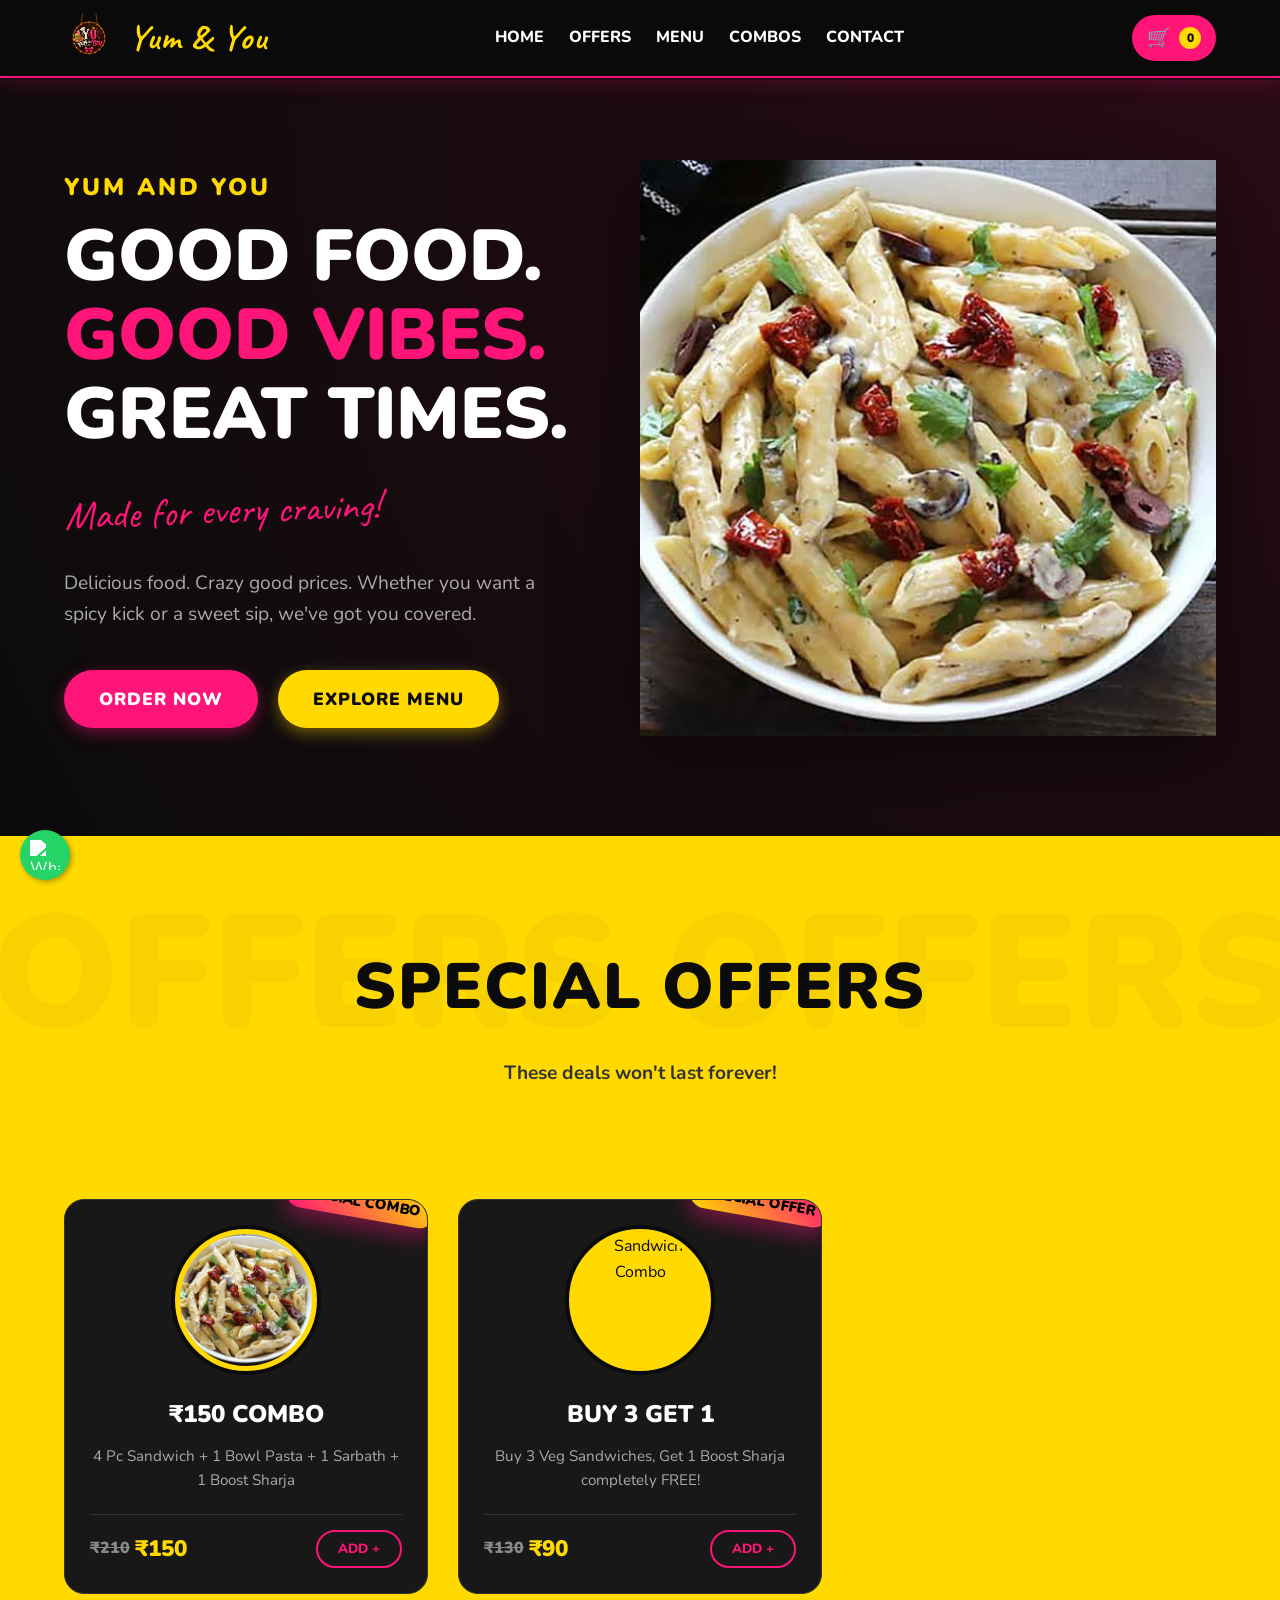
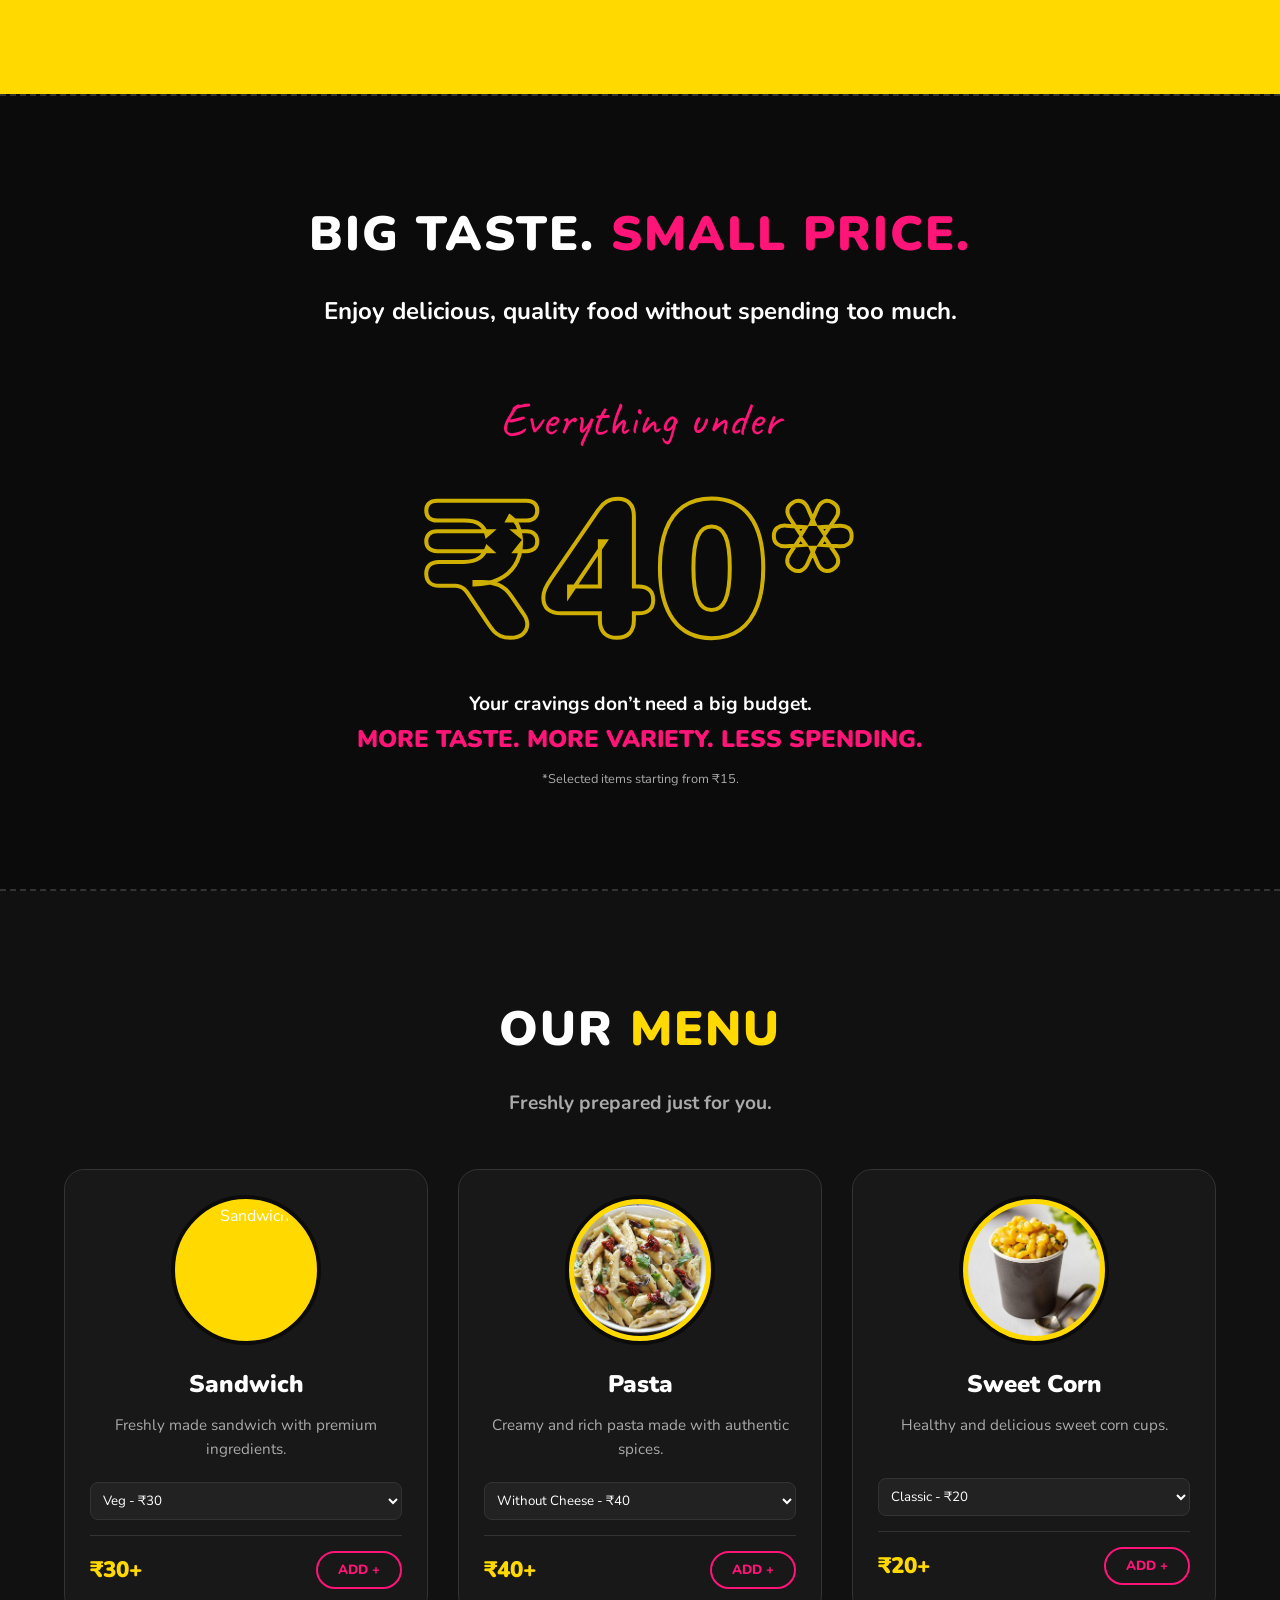
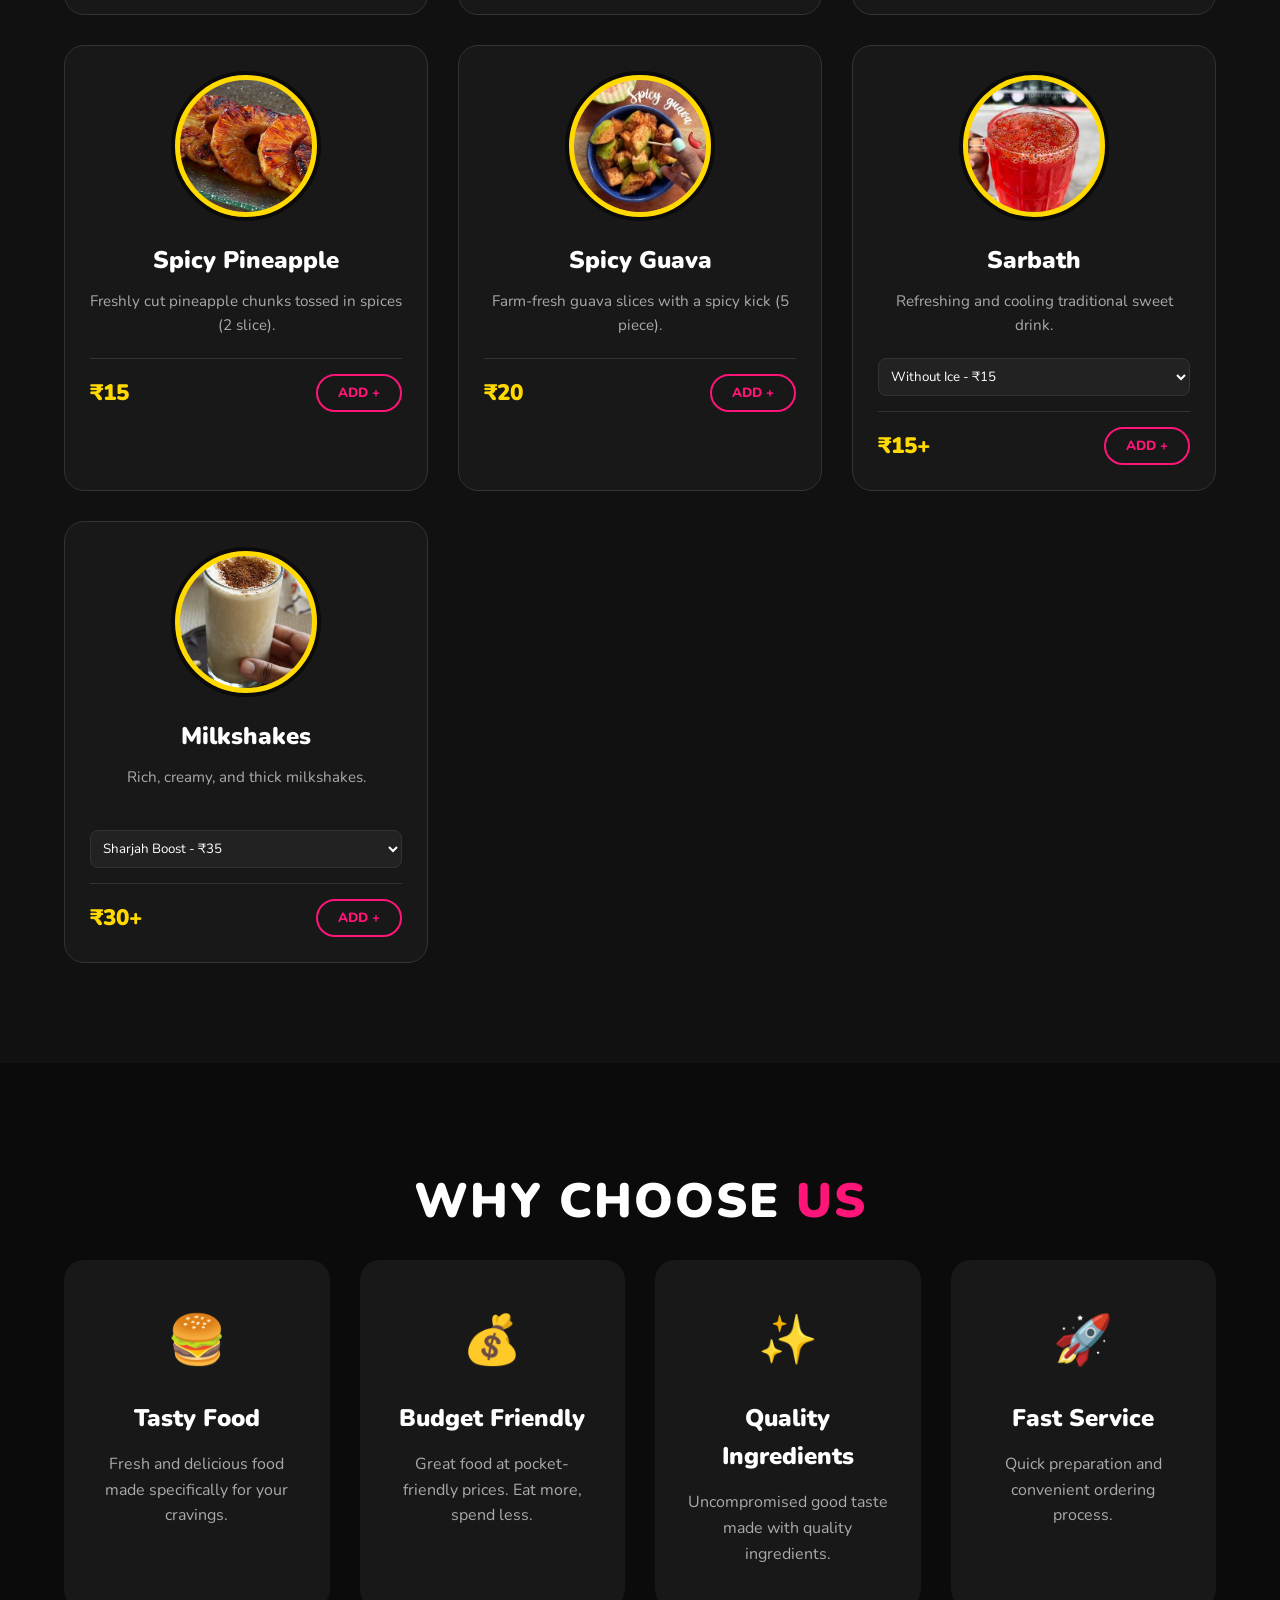
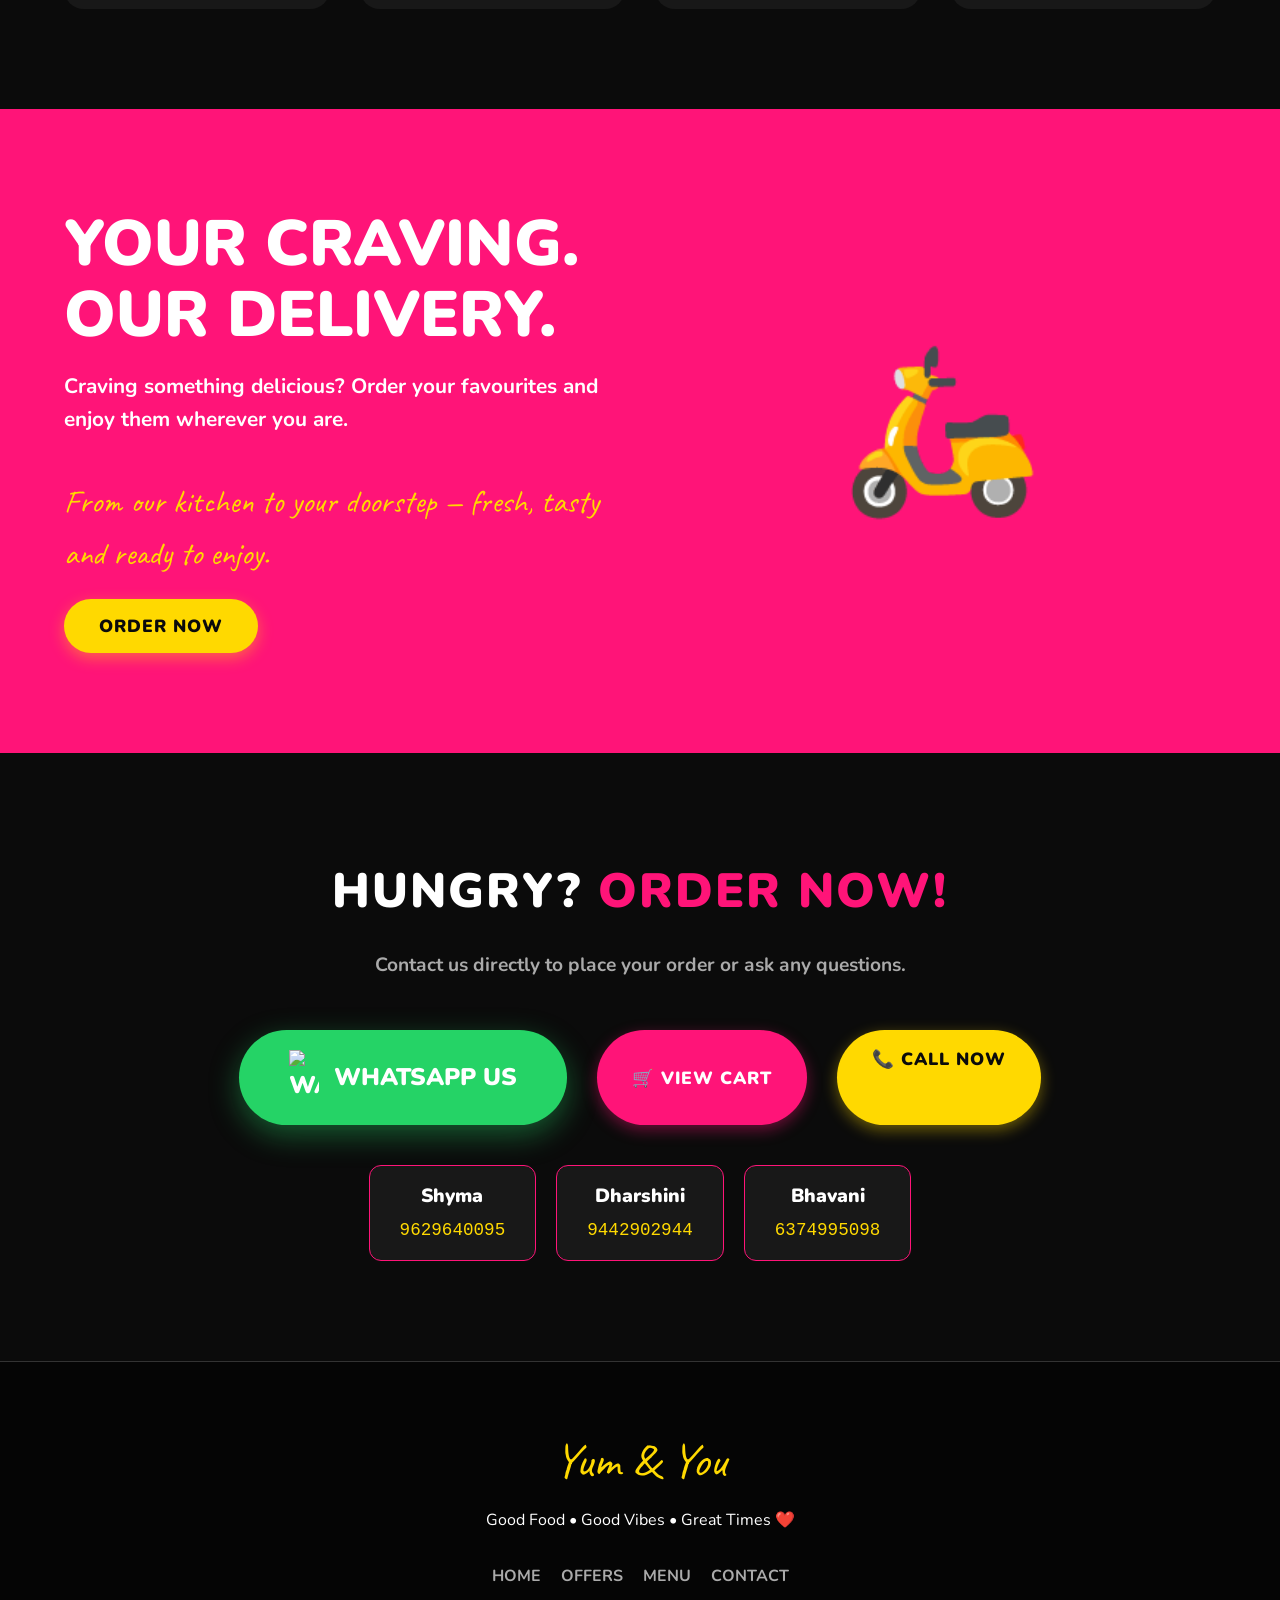
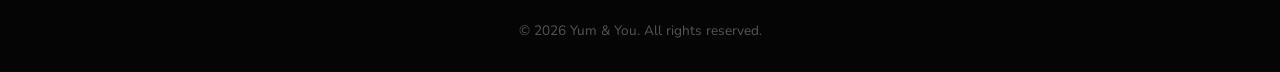
==== index.html @ 2651e168 "Update Special Offers to match menu cards with top-right badges and fix Combos link" ====
<!DOCTYPE html>
<html lang="en">
<head>
    <meta charset="UTF-8">
    <meta name="viewport" content="width=device-width, initial-scale=1.0">
    <title>YUM AND YOU | Crazy Good Prices</title>
    <link rel="stylesheet" href="style.css">
</head>
<body>

<!-- HEADER -->
<header>
    <div class="logo-container">
        <img src="Images/Logo.png" class="logo-icon" alt="Yum & You Logo" onerror="this.src='[data-uri]'">
        <span class="brand-text">Yum & You</span>
    </div>
    
    <nav class="nav-links">
        <a href="#home">Home</a>
        <a href="#offers">Offers</a>
        <a href="#menu">Menu</a>
        <a href="#offers">Combos</a>
        <a href="#contact">Contact</a>
    </nav>
    
    <div class="header-actions">
        <button class="cart-btn" onclick="openCart()">
            🛒 <span class="cart-badge-header" id="cartCount">0</span>
        </button>
    </div>
</header>

<!-- HERO SECTION -->
<section class="hero" id="home">
    <div class="hero-text">
        <div class="hero-title-top">YUM AND YOU</div>
        <h1 class="hero-title">Good Food.<br><span class="highlight-pink">Good Vibes.</span><br>Great Times.</h1>
        <div class="hero-tagline">Made for every craving!</div>
        <p class="hero-desc">Delicious food. Crazy good prices. Whether you want a spicy kick or a sweet sip, we've got you covered.</p>
        <div class="hero-buttons">
            <a href="#offers" class="btn-primary">ORDER NOW</a>
            <a href="#menu" class="btn-secondary">EXPLORE MENU</a>
        </div>
    </div>
    <div class="hero-image-wrapper">
        <img src="Images/Pasta.png" alt="Delicious Food" class="hero-image">
    </div>
</section>

<!-- SPECIAL OFFERS SECTION -->
<section class="offers-section" id="offers">
    <h2 class="section-title" style="color: var(--bg-main);">SPECIAL OFFERS</h2>
    <p class="section-subtitle" style="color: #333;">These deals won't last forever!</p>
    
    <div class="offers-grid" style="display: grid; grid-template-columns: repeat(auto-fill, minmax(280px, 1fr)); gap: 30px; margin-top: 50px;">
        <!-- OFFER 1 -->
        <div class="menu-card" style="margin-top: 60px;">
            <div class="offer-badge" style="background: linear-gradient(45deg, var(--primary-pink), var(--primary-yellow)); font-size: 0.9rem; padding: 5px 15px; top: -15px; right: -10px; transform: rotate(10deg); color: #000;">SPECIAL COMBO</div>
            <div class="menu-img"><img src="Images/Pasta.png" alt="Combo Offer"></div>
            <h3 class="menu-name">₹150 COMBO</h3>
            <p class="menu-desc" style="min-height: 50px;">4 Pc Sandwich + 1 Bowl Pasta + 1 Sarbath + 1 Boost Sharja</p>
            <div class="menu-footer" style="margin-top: 15px; border-top: 1px solid #333; padding-top: 15px;">
                <span class="menu-price" style="display: flex; align-items: center; gap: 5px;">
                    <span style="text-decoration: line-through; color: #888; font-size: 1rem;">₹210</span>
                    ₹150
                </span>
                <button class="menu-btn" onclick="addItem('₹150 Super Combo', 150)">ADD +</button>
            </div>
        </div>
        
        <!-- OFFER 2 -->
        <div class="menu-card" style="margin-top: 60px;">
            <div class="offer-badge" style="background: linear-gradient(45deg, var(--primary-yellow), var(--primary-pink)); font-size: 0.9rem; padding: 5px 15px; top: -15px; right: -10px; transform: rotate(10deg); color: #000;">SPECIAL OFFER</div>
            <div class="menu-img"><img src="https://images.unsplash.com/photo-1528735602780-2552fd46c7af?auto=format&fit=crop&w=500&q=60" alt="Sandwich Combo"></div>
            <h3 class="menu-name">BUY 3 GET 1</h3>
            <p class="menu-desc" style="min-height: 50px;">Buy 3 Veg Sandwiches, Get 1 Boost Sharja completely FREE!</p>
            <div class="menu-footer" style="margin-top: 15px; border-top: 1px solid #333; padding-top: 15px;">
                <span class="menu-price" style="display: flex; align-items: center; gap: 5px;">
                    <span style="text-decoration: line-through; color: #888; font-size: 1rem;">₹130</span>
                    ₹90
                </span>
                <button class="menu-btn" onclick="addItem('Buy 3 Sandwich Get 1 Sharja Free', 90)">ADD +</button>
            </div>
        </div>
    </div>
</section>

<!-- AFFORDABLE MESSAGE -->
<section class="affordable-section">
    <h2 class="section-title">BIG TASTE. <span class="highlight-pink">SMALL PRICE.</span></h2>
    <p class="section-subtitle" style="color: white; font-size: 1.5rem;">Enjoy delicious, quality food without spending too much.</p>
    
    <div class="affordable-text">Everything under</div>
    <div class="huge-price">₹40*</div>
    
    <p style="font-size: 1.2rem; margin-top: 20px; font-weight: 700;">Your cravings don’t need a big budget.</p>
    <p style="color: var(--primary-pink); font-weight: 900; font-size: 1.5rem; text-transform: uppercase;">More taste. More variety. Less spending.</p>
    <p style="color: var(--text-muted); font-size: 0.8rem; margin-top: 10px;">*Selected items starting from ₹15.</p>
</section>

<!-- MENU SECTION -->
<section class="menu-section" id="menu">
    <h2 class="section-title">OUR <span class="highlight-yellow">MENU</span></h2>
    <p class="section-subtitle">Freshly prepared just for you.</p>

    <div class="menu-grid">
        <div class="menu-card">
            <div class="menu-img"><img src="https://images.unsplash.com/photo-1528735602780-2552fd46c7af?auto=format&fit=crop&w=500&q=60" alt="Sandwich"></div>
            <h3 class="menu-name">Sandwich</h3>
            <p class="menu-desc">Freshly made sandwich with premium ingredients.</p>
            <select id="sandwichSelect" class="variant-select" style="width: 100%; padding: 8px; margin-bottom: 15px; background: #222; color: white; border: 1px solid var(--border-color); border-radius: 8px; outline: none; font-family: inherit;">
                <option value="Sandwich Veg|30">Veg - ₹30</option>
                <option value="Sandwich Non-Veg|35">Non Veg - ₹35</option>
            </select>
            <div class="menu-footer">
                <span class="menu-price">₹30+</span>
                <button class="menu-btn" onclick="addVariantItem('sandwichSelect')">ADD +</button>
            </div>
        </div>

        <div class="menu-card">
            <div class="menu-img"><img src="Images/Pasta.png" alt="Pasta"></div>
            <h3 class="menu-name">Pasta</h3>
            <p class="menu-desc">Creamy and rich pasta made with authentic spices.</p>
            <select id="pastaSelect" class="variant-select" style="width: 100%; padding: 8px; margin-bottom: 15px; background: #222; color: white; border: 1px solid var(--border-color); border-radius: 8px; outline: none; font-family: inherit;">
                <option value="Pasta without cheese|40">Without Cheese - ₹40</option>
                <option value="Pasta with cheese|45">With Cheese - ₹45</option>
            </select>
            <div class="menu-footer">
                <span class="menu-price">₹40+</span>
                <button class="menu-btn" onclick="addVariantItem('pastaSelect')">ADD +</button>
            </div>
        </div>

        <div class="menu-card">
            <div class="menu-img"><img src="Images/Corn.png" alt="Sweet Corn"></div>
            <h3 class="menu-name">Sweet Corn</h3>
            <p class="menu-desc">Healthy and delicious sweet corn cups.</p>
            <select id="cornSelect" class="variant-select" style="width: 100%; padding: 8px; margin-bottom: 15px; background: #222; color: white; border: 1px solid var(--border-color); border-radius: 8px; outline: none; font-family: inherit;">
                <option value="Sweet Corn|20">Classic - ₹20</option>
                <option value="Sweet Corn with cheese & masala|25">Cheese & Masala - ₹25</option>
            </select>
            <div class="menu-footer">
                <span class="menu-price">₹20+</span>
                <button class="menu-btn" onclick="addVariantItem('cornSelect')">ADD +</button>
            </div>
        </div>

        <div class="menu-card">
            <div class="menu-img"><img src="Images/Spicy Pine Apple.png" alt="Spicy Pineapple"></div>
            <h3 class="menu-name">Spicy Pineapple</h3>
            <p class="menu-desc">Freshly cut pineapple chunks tossed in spices (2 slice).</p>
            <div class="menu-footer">
                <span class="menu-price">₹15</span>
                <button class="menu-btn" onclick="addItem('Spicy Pineapple 2 slice', 15)">ADD +</button>
            </div>
        </div>

        <div class="menu-card">
            <div class="menu-img"><img src="Images/Spicy Guava.png" alt="Spicy Guava"></div>
            <h3 class="menu-name">Spicy Guava</h3>
            <p class="menu-desc">Farm-fresh guava slices with a spicy kick (5 piece).</p>
            <div class="menu-footer">
                <span class="menu-price">₹20</span>
                <button class="menu-btn" onclick="addItem('Guava 5 piece', 20)">ADD +</button>
            </div>
        </div>

        <div class="menu-card">
            <div class="menu-img"><img src="Images/Sharbath.png" alt="Sarbath"></div>
            <h3 class="menu-name">Sarbath</h3>
            <p class="menu-desc">Refreshing and cooling traditional sweet drink.</p>
            <select id="sarbathSelect" class="variant-select" style="width: 100%; padding: 8px; margin-bottom: 15px; background: #222; color: white; border: 1px solid var(--border-color); border-radius: 8px; outline: none; font-family: inherit;">
                <option value="Sarbhat without ice|15">Without Ice - ₹15</option>
                <option value="Sarbhat with ice|20">With Ice - ₹20</option>
            </select>
            <div class="menu-footer">
                <span class="menu-price">₹15+</span>
                <button class="menu-btn" onclick="addVariantItem('sarbathSelect')">ADD +</button>
            </div>
        </div>

        <div class="menu-card">
            <div class="menu-img"><img src="Images/Sharja boost.png" alt="Sharja"></div>
            <h3 class="menu-name">Milkshakes</h3>
            <p class="menu-desc">Rich, creamy, and thick milkshakes.</p>
            <select id="shakeSelect" class="variant-select" style="width: 100%; padding: 8px; margin-bottom: 15px; background: #222; color: white; border: 1px solid var(--border-color); border-radius: 8px; outline: none; font-family: inherit;">
                <option value="Sharjah boost|35">Sharjah Boost - ₹35</option>
                <option value="Horlicks|35">Horlicks - ₹35</option>
                <option value="Chocolate|30">Chocolate - ₹30</option>
            </select>
            <div class="menu-footer">
                <span class="menu-price">₹30+</span>
                <button class="menu-btn" onclick="addVariantItem('shakeSelect')">ADD +</button>
            </div>
        </div>
    </div>
</section>

<!-- FEATURES SECTION -->
<section class="features-section">
    <h2 class="section-title">WHY CHOOSE <span class="highlight-pink">US</span></h2>
    <div class="features-grid">
        <div class="feature-card">
            <div class="feature-icon">🍔</div>
            <h3 class="feature-title">Tasty Food</h3>
            <p class="feature-desc">Fresh and delicious food made specifically for your cravings.</p>
        </div>
        <div class="feature-card">
            <div class="feature-icon">💰</div>
            <h3 class="feature-title">Budget Friendly</h3>
            <p class="feature-desc">Great food at pocket-friendly prices. Eat more, spend less.</p>
        </div>
        <div class="feature-card">
            <div class="feature-icon">✨</div>
            <h3 class="feature-title">Quality Ingredients</h3>
            <p class="feature-desc">Uncompromised good taste made with quality ingredients.</p>
        </div>
        <div class="feature-card">
            <div class="feature-icon">🚀</div>
            <h3 class="feature-title">Fast Service</h3>
            <p class="feature-desc">Quick preparation and convenient ordering process.</p>
        </div>
    </div>
</section>

<!-- HOME DELIVERY SECTION -->
<section class="delivery-section">
    <div class="delivery-text">
        <h2 class="delivery-title">YOUR CRAVING.<br>OUR DELIVERY.</h2>
        <p class="delivery-desc">Craving something delicious? Order your favourites and enjoy them wherever you are.</p>
        <p style="font-family: 'Caveat', cursive; font-size: 2rem; color: var(--primary-yellow); margin-bottom: 20px;">From our kitchen to your doorstep — fresh, tasty and ready to enjoy.</p>
        <button class="btn-secondary" onclick="openCart()">ORDER NOW</button>
    </div>
    <div class="delivery-img">🛵</div>
</section>

<!-- CONTACT SECTION -->
<section class="contact-section" id="contact">
    <h2 class="section-title">HUNGRY? <span class="highlight-pink">ORDER NOW!</span></h2>
    <p class="section-subtitle">Contact us directly to place your order or ask any questions.</p>
    
    <div class="contact-buttons">
        <a href="https://wa.me/919629640095" target="_blank" class="btn-whatsapp">
            <img src="https://upload.wikimedia.org/wikipedia/commons/6/6b/WhatsApp.svg" alt="WA" width="30"> WHATSAPP US
        </a>
        <button class="btn-primary" onclick="openCart()">🛒 VIEW CART</button>
        <a href="tel:+919629640095" class="btn-secondary">📞 CALL NOW</a>
    </div>

    <div class="contact-list" style="margin-top: 40px; display: flex; justify-content: center; gap: 20px; flex-wrap: wrap;">
        <div style="background: var(--bg-card); padding: 15px 30px; border-radius: 12px; border: 1px solid var(--primary-pink); text-align: center;">
            <div style="font-weight: 900; color: white; font-size: 1.2rem; margin-bottom: 5px;">Shyma</div>
            <a href="tel:+919629640095" style="color: var(--primary-yellow); font-family: monospace; font-size: 1.1rem; text-decoration: none;">9629640095</a>
        </div>
        <div style="background: var(--bg-card); padding: 15px 30px; border-radius: 12px; border: 1px solid var(--primary-pink); text-align: center;">
            <div style="font-weight: 900; color: white; font-size: 1.2rem; margin-bottom: 5px;">Dharshini</div>
            <a href="tel:+919442902944" style="color: var(--primary-yellow); font-family: monospace; font-size: 1.1rem; text-decoration: none;">9442902944</a>
        </div>
        <div style="background: var(--bg-card); padding: 15px 30px; border-radius: 12px; border: 1px solid var(--primary-pink); text-align: center;">
            <div style="font-weight: 900; color: white; font-size: 1.2rem; margin-bottom: 5px;">Bhavani</div>
            <a href="tel:+916374995098" style="color: var(--primary-yellow); font-family: monospace; font-size: 1.1rem; text-decoration: none;">6374995098</a>
        </div>
    </div>
</section>

<!-- FOOTER -->
<footer>
    <div class="footer-brand">Yum & You</div>
    <p>Good Food • Good Vibes • Great Times ❤️</p>
    
    <div class="footer-links">
        <a href="#home">Home</a>
        <a href="#offers">Offers</a>
        <a href="#menu">Menu</a>
        <a href="#contact">Contact</a>
    </div>
    
    <p style="font-size: 0.85rem; color: #555;">&copy; 2026 Yum & You. All rights reserved.</p>
</footer>

<!-- CART MODAL -->
<div class="modal" id="cartModal">
    <div class="modal-content">
        <span class="close" onclick="closeCart()">×</span>
        
        <h2 style="color: white; margin-bottom: 20px; border-bottom: 1px solid #333; padding-bottom: 10px;">🛒 Your Order</h2>
        <div id="cartItems"></div>
        
        <div class="total">
            <span>Total</span>
            <span>₹<span id="total">0</span></span>
        </div>

        <form id="orderForm" action="https://api.web3forms.com/submit" method="POST">
            <input type="hidden" name="access_key" id="web3forms_key" value="2585b70e-91a9-4dce-9921-8d452e72c981">
            <input type="hidden" name="subject" value="New Yum & You Food Order">
            <input type="hidden" name="from_name" value="Yum & You Website">
            <input type="hidden" name="Order Details" id="orderDetails">
            
            <input type="text" name="Customer Name" id="customerName" placeholder="Customer Name *" required>
            <input type="tel" name="Customer Mobile Number" id="mobileNumber" placeholder="Mobile Number">
            <textarea name="Customer Message" id="customerMessage" placeholder="Any special requests?"></textarea>
            
            <button type="submit" class="order-button-submit" id="orderBtn">Place Order</button>
            <p style="text-align: center; color: var(--text-muted); font-size: 0.8rem; margin-top: 10px;">Your order will be securely sent via email.</p>
        </form>

        <div id="successMessage" style="display: none; text-align: center; padding: 30px 10px;">
            <h2 style="color: var(--primary-yellow);">Order Sent! 🎉</h2>
            <p>Thank you for ordering from Yum & You.</p>
            <button class="btn-primary" onclick="closeCart()" style="margin-top: 20px;">Close</button>
        </div>
    </div>
</div>

<!-- IMAGE MODAL (For Gallery) -->
<div class="modal" id="imageModal">
    <div class="modal-content">
        <span class="close" onclick="closeImageModal()">×</span>
        <img id="modalImage" src="" alt="Combo View">
        <button class="btn-primary" onclick="closeImageModal(); document.getElementById('offers').scrollIntoView();">GO TO OFFERS</button>
    </div>
</div>

<!-- WHATSAPP FLOAT (Always visible) -->
<a href="https://wa.me/919629640095" class="whatsapp-float" target="_blank" rel="noopener noreferrer">
    <img src="https://upload.wikimedia.org/wikipedia/commons/6/6b/WhatsApp.svg" alt="WhatsApp" class="whatsapp-icon">
</a>

<!-- JS File -->
<script src="script.js"></script>
</body>
</html>
---- style.css ----
/* ================= STYLE.CSS (Yum & You Redesign) ================= */
@import url('https://fonts.googleapis.com/css2?family=Nunito:wght@400;700;800;900&family=Caveat:wght@700&display=swap');

:root {
    --bg-main: #0B0B0B; /* Deep Black */
    --bg-card: #181818;
    --primary-pink: #FF1478; /* Hot Pink */
    --primary-yellow: #FFD900; /* Bright Yellow */
    --accent-orange: #FF5A1F; /* Food Orange */
    --text-light: #FFFFFF;
    --text-muted: #AAAAAA;
    --border-color: #333333;
    --transition-speed: 0.3s;
}

* {
    margin: 0;
    padding: 0;
    box-sizing: border-box;
    font-family: 'Nunito', sans-serif;
    scroll-behavior: smooth;
}

body {
    background-color: var(--bg-main);
    color: var(--text-light);
    line-height: 1.6;
    overflow-x: hidden;
    padding-top: 80px;
}

/* ================= HEADER ================= */
header {
    display: flex;
    justify-content: space-between;
    align-items: center;
    padding: 10px 5%;
    background-color: rgba(11, 11, 11, 0.9);
    backdrop-filter: blur(10px);
    position: absolute;
    top: 0;
    left: 0;
    width: 100%;
    z-index: 1000;
    border-bottom: 2px solid var(--primary-pink);
    box-shadow: 0 5px 20px rgba(255, 20, 120, 0.2);
}

.logo-container {
    display: flex;
    align-items: center;
    gap: 15px;
    color: var(--text-light);
}

.brand-text {
    font-family: 'Caveat', cursive;
    font-size: 2.2rem;
    font-weight: 700;
    color: var(--primary-yellow);
    letter-spacing: 1px;
}

.logo-icon {
    width: 50px;
    height: 50px;
    object-fit: contain;
}

.nav-links {
    display: flex;
    gap: 25px;
}

.nav-links a {
    text-decoration: none;
    color: var(--text-light);
    font-weight: 800;
    font-size: 1rem;
    text-transform: uppercase;
    transition: color 0.3s;
}

.nav-links a:hover {
    color: var(--primary-yellow);
}

.header-actions {
    display: flex;
    align-items: center;
    gap: 20px;
}

.cart-btn {
    background: var(--primary-pink);
    border: none;
    padding: 10px 15px;
    border-radius: 50px;
    font-size: 1.2rem;
    cursor: pointer;
    color: white;
    position: relative;
    transition: transform 0.2s, box-shadow 0.2s;
    display: flex;
    align-items: center;
    gap: 8px;
    font-weight: 900;
}

.cart-btn:hover {
    transform: scale(1.05);
    box-shadow: 0 5px 15px rgba(255, 20, 120, 0.5);
}

.cart-badge-header {
    background: var(--primary-yellow);
    color: var(--bg-main);
    font-size: 12px;
    width: 22px;
    height: 22px;
    border-radius: 50%;
    display: flex;
    justify-content: center;
    align-items: center;
}

/* ================= TYPOGRAPHY & BUTTONS ================= */
.section-title {
    font-family: 'Nunito', sans-serif;
    font-size: 3rem;
    font-weight: 900;
    text-align: center;
    margin-bottom: 20px;
    text-transform: uppercase;
    color: var(--text-light);
    letter-spacing: 2px;
}

.section-subtitle {
    text-align: center;
    font-size: 1.2rem;
    color: var(--text-muted);
    margin-bottom: 50px;
    font-weight: 700;
}

.highlight-pink { color: var(--primary-pink); }
.highlight-yellow { color: var(--primary-yellow); }

.btn-primary {
    background: var(--primary-pink);
    color: white;
    border: none;
    padding: 15px 35px;
    border-radius: 50px;
    font-weight: 900;
    font-size: 1.1rem;
    cursor: pointer;
    text-transform: uppercase;
    letter-spacing: 1px;
    transition: all 0.3s ease;
    box-shadow: 0 5px 15px rgba(255, 20, 120, 0.4);
    display: inline-block;
    text-decoration: none;
}

.btn-primary:hover {
    transform: translateY(-5px) scale(1.02);
    box-shadow: 0 10px 25px rgba(255, 20, 120, 0.7);
}

.btn-secondary {
    background: var(--primary-yellow);
    color: var(--bg-main);
    border: none;
    padding: 15px 35px;
    border-radius: 50px;
    font-weight: 900;
    font-size: 1.1rem;
    cursor: pointer;
    text-transform: uppercase;
    letter-spacing: 1px;
    transition: all 0.3s ease;
    box-shadow: 0 5px 15px rgba(255, 217, 0, 0.4);
    display: inline-block;
    text-decoration: none;
}

.btn-secondary:hover {
    transform: translateY(-5px) scale(1.02);
    box-shadow: 0 10px 25px rgba(255, 217, 0, 0.7);
}

/* ================= HERO SECTION ================= */
.hero {
    display: flex;
    align-items: center;
    justify-content: space-between;
    padding: 80px 5% 100px;
    background: radial-gradient(circle at top right, #2a0b16, #0B0B0B);
    position: relative;
    overflow: hidden;
}

.hero-text {
    flex: 1;
    z-index: 2;
}

.hero-title-top {
    font-size: 1.5rem;
    color: var(--primary-yellow);
    font-weight: 900;
    letter-spacing: 3px;
    margin-bottom: 10px;
}

.hero-title {
    font-size: 4.5rem;
    font-weight: 900;
    line-height: 1.1;
    margin-bottom: 20px;
    text-transform: uppercase;
}

.hero-tagline {
    font-family: 'Caveat', cursive;
    font-size: 2.5rem;
    color: var(--primary-pink);
    margin-bottom: 30px;
    transform: rotate(-2deg);
}

.hero-desc {
    font-size: 1.2rem;
    color: var(--text-muted);
    margin-bottom: 40px;
    max-width: 500px;
}

.hero-buttons {
    display: flex;
    gap: 20px;
}

.hero-image-wrapper {
    flex: 1;
    display: flex;
    justify-content: center;
    position: relative;
    z-index: 2;
}

.hero-image {
    width: 100%;
    max-width: 600px;
    filter: drop-shadow(0 20px 40px rgba(0,0,0,0.5));
    animation: float 6s ease-in-out infinite;
}

@keyframes float {
    0% { transform: translateY(0px); }
    50% { transform: translateY(-20px); }
    100% { transform: translateY(0px); }
}

/* ================= SPECIAL OFFERS (MOST IMPORTANT) ================= */
.offers-section {
    padding: 100px 5%;
    background: var(--primary-yellow);
    color: var(--bg-main);
    position: relative;
    overflow: hidden;
}

.offers-section::before {
    content: "OFFERS OFFERS OFFERS";
    position: absolute;
    top: 10px;
    left: -10px;
    font-size: 10rem;
    font-weight: 900;
    color: rgba(0,0,0,0.03);
    white-space: nowrap;
    z-index: 0;
}

.offers-section .section-title {
    color: var(--bg-main);
    font-size: 4rem;
    position: relative;
    z-index: 1;
}

.offers-grid {
    display: grid;
    grid-template-columns: repeat(auto-fit, minmax(400px, 1fr));
    gap: 40px;
    position: relative;
    z-index: 1;
    margin-top: 50px;
}

.offer-card {
    background: var(--bg-main);
    border-radius: 30px;
    overflow: hidden;
    display: flex;
    flex-direction: column;
    box-shadow: 0 20px 40px rgba(0,0,0,0.3);
    border: 4px solid var(--primary-pink);
    transform: scale(1);
    transition: transform 0.3s cubic-bezier(0.175, 0.885, 0.32, 1.275);
}

.offer-card:hover {
    transform: scale(1.05) translateY(-10px);
}

.offer-img-container {
    height: 250px;
    width: 100%;
    position: relative;
}

.offer-img-container img {
    width: 100%;
    height: 100%;
    object-fit: cover;
}

.offer-badge {
    position: absolute;
    top: 20px;
    right: 20px;
    background: var(--primary-pink);
    color: white;
    padding: 10px 20px;
    font-weight: 900;
    font-size: 1.2rem;
    border-radius: 50px;
    transform: rotate(5deg);
    box-shadow: 0 10px 20px rgba(255,20,120,0.4);
    animation: pulse 2s infinite;
}

@keyframes pulse {
    0% { transform: rotate(5deg) scale(1); }
    50% { transform: rotate(5deg) scale(1.1); }
    100% { transform: rotate(5deg) scale(1); }
}

.offer-content {
    padding: 30px;
    text-align: center;
    color: white;
}

.offer-title {
    font-size: 2rem;
    font-weight: 900;
    color: var(--primary-yellow);
    margin-bottom: 15px;
    text-transform: uppercase;
}

.offer-desc {
    font-size: 1.1rem;
    color: var(--text-muted);
    margin-bottom: 25px;
}

.offer-price-row {
    display: flex;
    justify-content: center;
    align-items: center;
    gap: 15px;
    margin-bottom: 25px;
}

.offer-old-price {
    font-size: 1.5rem;
    color: var(--text-muted);
    text-decoration: line-through;
    font-weight: 700;
}

.offer-new-price {
    font-size: 3rem;
    color: var(--primary-pink);
    font-weight: 900;
}

/* ================= AFFORDABLE SECTION ================= */
.affordable-section {
    padding: 100px 5%;
    background: var(--bg-main);
    text-align: center;
    border-top: 2px dashed #333;
    border-bottom: 2px dashed #333;
    position: relative;
}

.huge-price {
    font-size: 12rem;
    font-weight: 900;
    color: transparent;
    -webkit-text-stroke: 4px var(--primary-yellow);
    line-height: 1;
    margin: 20px 0;
    font-family: 'Nunito', sans-serif;
    opacity: 0.8;
}

.affordable-text {
    font-family: 'Caveat', cursive;
    font-size: 3rem;
    color: var(--primary-pink);
    margin-bottom: 20px;
}

/* ================= MENU SECTION ================= */
.menu-section {
    padding: 100px 5%;
    background: #111;
}

.menu-grid {
    display: grid;
    grid-template-columns: repeat(auto-fill, minmax(280px, 1fr));
    gap: 30px;
}

.menu-card {
    background: var(--bg-card);
    border-radius: 20px;
    padding: 25px;
    text-align: center;
    border: 1px solid var(--border-color);
    transition: all 0.3s ease;
    position: relative;
    overflow: hidden;
}

.menu-card::before {
    content: '';
    position: absolute;
    top: 0; left: 0; width: 100%; height: 5px;
    background: var(--primary-pink);
    transform: scaleX(0);
    transform-origin: left;
    transition: transform 0.3s ease;
}

.menu-card:hover {
    transform: translateY(-10px);
    border-color: var(--primary-pink);
    box-shadow: 0 15px 30px rgba(0,0,0,0.5);
}

.menu-card:hover::before {
    transform: scaleX(1);
}

.menu-img {
    width: 150px;
    height: 150px;
    margin: 0 auto 20px;
    border-radius: 50%;
    border: 4px solid var(--bg-main);
    padding: 5px;
    background: var(--primary-yellow);
    display: flex;
    justify-content: center;
    align-items: center;
}

.menu-img img {
    width: 100%;
    height: 100%;
    object-fit: cover;
    border-radius: 50%;
}

.menu-name {
    font-size: 1.5rem;
    font-weight: 900;
    margin-bottom: 10px;
    color: white;
}

.menu-desc {
    color: var(--text-muted);
    font-size: 0.95rem;
    margin-bottom: 20px;
    min-height: 45px;
}

.menu-footer {
    display: flex;
    justify-content: space-between;
    align-items: center;
    border-top: 1px solid var(--border-color);
    padding-top: 15px;
}

.menu-price {
    font-size: 1.4rem;
    font-weight: 900;
    color: var(--primary-yellow);
}

.menu-btn {
    background: transparent;
    color: var(--primary-pink);
    border: 2px solid var(--primary-pink);
    padding: 8px 20px;
    border-radius: 50px;
    font-weight: 800;
    cursor: pointer;
    text-transform: uppercase;
    transition: all 0.3s ease;
}

.menu-btn:hover {
    background: var(--primary-pink);
    color: white;
}

/* ================= FEATURES SECTION ================= */
.features-section {
    padding: 100px 5%;
    background: var(--bg-main);
}

.features-grid {
    display: grid;
    grid-template-columns: repeat(auto-fit, minmax(250px, 1fr));
    gap: 30px;
}

.feature-card {
    background: var(--bg-card);
    padding: 40px 30px;
    border-radius: 20px;
    text-align: center;
    border: 2px solid transparent;
    transition: all 0.3s ease;
}

.feature-card:hover {
    border-color: var(--primary-yellow);
    transform: translateY(-5px);
}

.feature-icon {
    font-size: 3rem;
    margin-bottom: 20px;
}

.feature-title {
    font-size: 1.5rem;
    font-weight: 900;
    color: var(--text-light);
    margin-bottom: 15px;
}

.feature-desc {
    color: var(--text-muted);
}

/* ================= DELIVERY SECTION ================= */
.delivery-section {
    padding: 100px 5%;
    background: var(--primary-pink);
    color: white;
    display: flex;
    align-items: center;
    justify-content: space-between;
    gap: 50px;
}

.delivery-text {
    flex: 1;
}

.delivery-title {
    font-size: 4rem;
    font-weight: 900;
    line-height: 1.1;
    margin-bottom: 20px;
}

.delivery-desc {
    font-size: 1.3rem;
    margin-bottom: 40px;
    font-weight: 700;
}

.delivery-img {
    flex: 1;
    font-size: 10rem;
    text-align: center;
    animation: bounce 3s infinite;
}

@keyframes bounce {
    0%, 100% { transform: translateY(0); }
    50% { transform: translateY(-20px); }
}

/* ================= COMBO GALLERY ================= */
.gallery-section {
    padding: 100px 5%;
    background: #111;
}

.gallery-grid {
    display: grid;
    grid-template-columns: repeat(auto-fit, minmax(300px, 1fr));
    gap: 30px;
}

.gallery-item {
    border-radius: 20px;
    overflow: hidden;
    cursor: pointer;
    position: relative;
    border: 2px solid #333;
}

.gallery-item img {
    width: 100%;
    display: block;
    transition: transform 0.5s ease;
}

.gallery-overlay {
    position: absolute;
    inset: 0;
    background: rgba(255, 20, 120, 0.8);
    display: flex;
    justify-content: center;
    align-items: center;
    opacity: 0;
    transition: opacity 0.3s ease;
    font-weight: 900;
    font-size: 1.5rem;
    text-transform: uppercase;
}

.gallery-item:hover img {
    transform: scale(1.1);
}

.gallery-item:hover .gallery-overlay {
    opacity: 1;
}

/* ================= ORDER / CONTACT ================= */
.contact-section {
    padding: 100px 5%;
    background: var(--bg-main);
    text-align: center;
}

.contact-buttons {
    display: flex;
    justify-content: center;
    gap: 30px;
    flex-wrap: wrap;
    margin-top: 50px;
}

.btn-whatsapp {
    background: #25D366;
    color: white;
    border: none;
    padding: 20px 50px;
    border-radius: 50px;
    font-weight: 900;
    font-size: 1.5rem;
    text-transform: uppercase;
    display: inline-flex;
    align-items: center;
    gap: 15px;
    text-decoration: none;
    box-shadow: 0 10px 30px rgba(37, 211, 102, 0.4);
    transition: transform 0.3s ease;
}

.btn-whatsapp:hover {
    transform: scale(1.05);
}

/* ================= FOOTER ================= */
footer {
    background: #050505;
    padding: 60px 5% 30px;
    text-align: center;
    border-top: 1px solid var(--border-color);
}

.footer-brand {
    font-family: 'Caveat', cursive;
    font-size: 3rem;
    color: var(--primary-yellow);
    margin-bottom: 10px;
}

.footer-links {
    margin: 30px 0;
    display: flex;
    justify-content: center;
    gap: 20px;
}

.footer-links a {
    color: var(--text-muted);
    text-decoration: none;
    font-weight: 700;
    text-transform: uppercase;
}

.footer-links a:hover {
    color: var(--primary-pink);
}

/* ================= CART MODAL ================= */
.modal {
    display: none;
    position: fixed;
    z-index: 2000;
    inset: 0;
    background: rgba(0,0,0, 0.8);
    backdrop-filter: blur(10px);
    padding: 20px;
    overflow-y: auto;
}

.modal.show {
    display: block;
}

.modal-content {
    background: var(--bg-card);
    width: 100%;
    max-width: 600px;
    margin: 40px auto;
    padding: 40px;
    border-radius: 24px;
    position: relative;
    border: 2px solid var(--border-color);
}

.close {
    position: absolute;
    right: 25px;
    top: 20px;
    font-size: 32px;
    color: var(--text-muted);
    cursor: pointer;
}

.close:hover { color: var(--primary-pink); }

.cart-item {
    display: flex;
    justify-content: space-between;
    align-items: center;
    border-bottom: 1px solid var(--border-color);
    padding: 15px 0;
}

.quantity {
    display: flex;
    align-items: center;
    gap: 10px;
    background: #222;
    padding: 5px;
    border-radius: 10px;
}

.quantity button {
    background: transparent;
    color: white;
    border: none;
    width: 30px;
    height: 30px;
    font-size: 20px;
    cursor: pointer;
}

.total {
    display: flex;
    justify-content: space-between;
    font-size: 1.5rem;
    font-weight: 900;
    padding: 25px 0;
    color: var(--primary-yellow);
}

input, textarea {
    width: 100%;
    padding: 15px;
    border-radius: 8px;
    border: 1px solid var(--border-color);
    background: #111;
    color: white;
    margin: 10px 0 20px;
}

input:focus, textarea:focus {
    border-color: var(--primary-pink);
    outline: none;
}

.order-button-submit {
    width: 100%;
    padding: 20px;
    border: none;
    border-radius: 10px;
    background: var(--primary-pink);
    color: white;
    font-size: 1.2rem;
    font-weight: 900;
    cursor: pointer;
    text-transform: uppercase;
}

/* ================= IMAGE MODAL ================= */
#imageModal .modal-content {
    background: transparent;
    border: none;
    padding: 0;
    max-width: 800px;
    text-align: center;
}

#imageModal img {
    width: 100%;
    border-radius: 20px;
    margin-bottom: 20px;
    border: 4px solid var(--primary-pink);
}

/* ================= WHATSAPP FLOAT ================= */
.whatsapp-float {
    position: fixed;
    bottom: 20px;
    left: 20px;
    background-color: #25d366;
    color: #fff;
    border-radius: 50%;
    width: 50px;
    height: 50px;
    display: flex;
    align-items: center;
    justify-content: center;
    box-shadow: 2px 2px 5px rgba(0,0,0,0.3);
    z-index: 1000;
    transition: transform 0.3s ease;
}

.whatsapp-float:hover {
    transform: scale(1.1);
}

.whatsapp-icon {
    width: 30px;
    height: 30px;
    filter: brightness(0) invert(1);
}

/* ================= RESPONSIVE ================= */
@media(max-width: 900px) {
    .hero { flex-direction: column; text-align: center; }
    .hero-title { font-size: 3rem; }
    .hero-buttons { justify-content: center; }
    .delivery-section { flex-direction: column; text-align: center; }
    .offers-section .section-title { font-size: 3rem; }
    .huge-price { font-size: 8rem; }
}
@media(max-width: 600px) {
    header { flex-direction: column; gap: 15px; padding: 15px; text-align: center; }
    .nav-links { display: flex; flex-wrap: wrap; justify-content: center; gap: 15px; }
    .hero-title { font-size: 2.2rem; }
    .btn-whatsapp { padding: 15px; font-size: 1.1rem; }
    .hero-image-wrapper { margin-top: 30px; }
    .section-title, .offers-section .section-title { font-size: 2.2rem; }
    .offers-section, .affordable-section, .menu-section, .features-section, .delivery-section, .gallery-section, .contact-section {
        padding: 60px 5%;
    }
    .huge-price { font-size: 4.5rem; -webkit-text-stroke: 2px var(--primary-yellow); }
    .affordable-text { font-size: 2.2rem; }
    .delivery-title { font-size: 2.5rem; }
    .contact-buttons { flex-direction: column; gap: 15px; }
    .contact-buttons a, .contact-buttons button { width: 100%; justify-content: center; display: flex; }
    .contact-list { flex-direction: column; }
    .contact-list > div { width: 100%; }
}
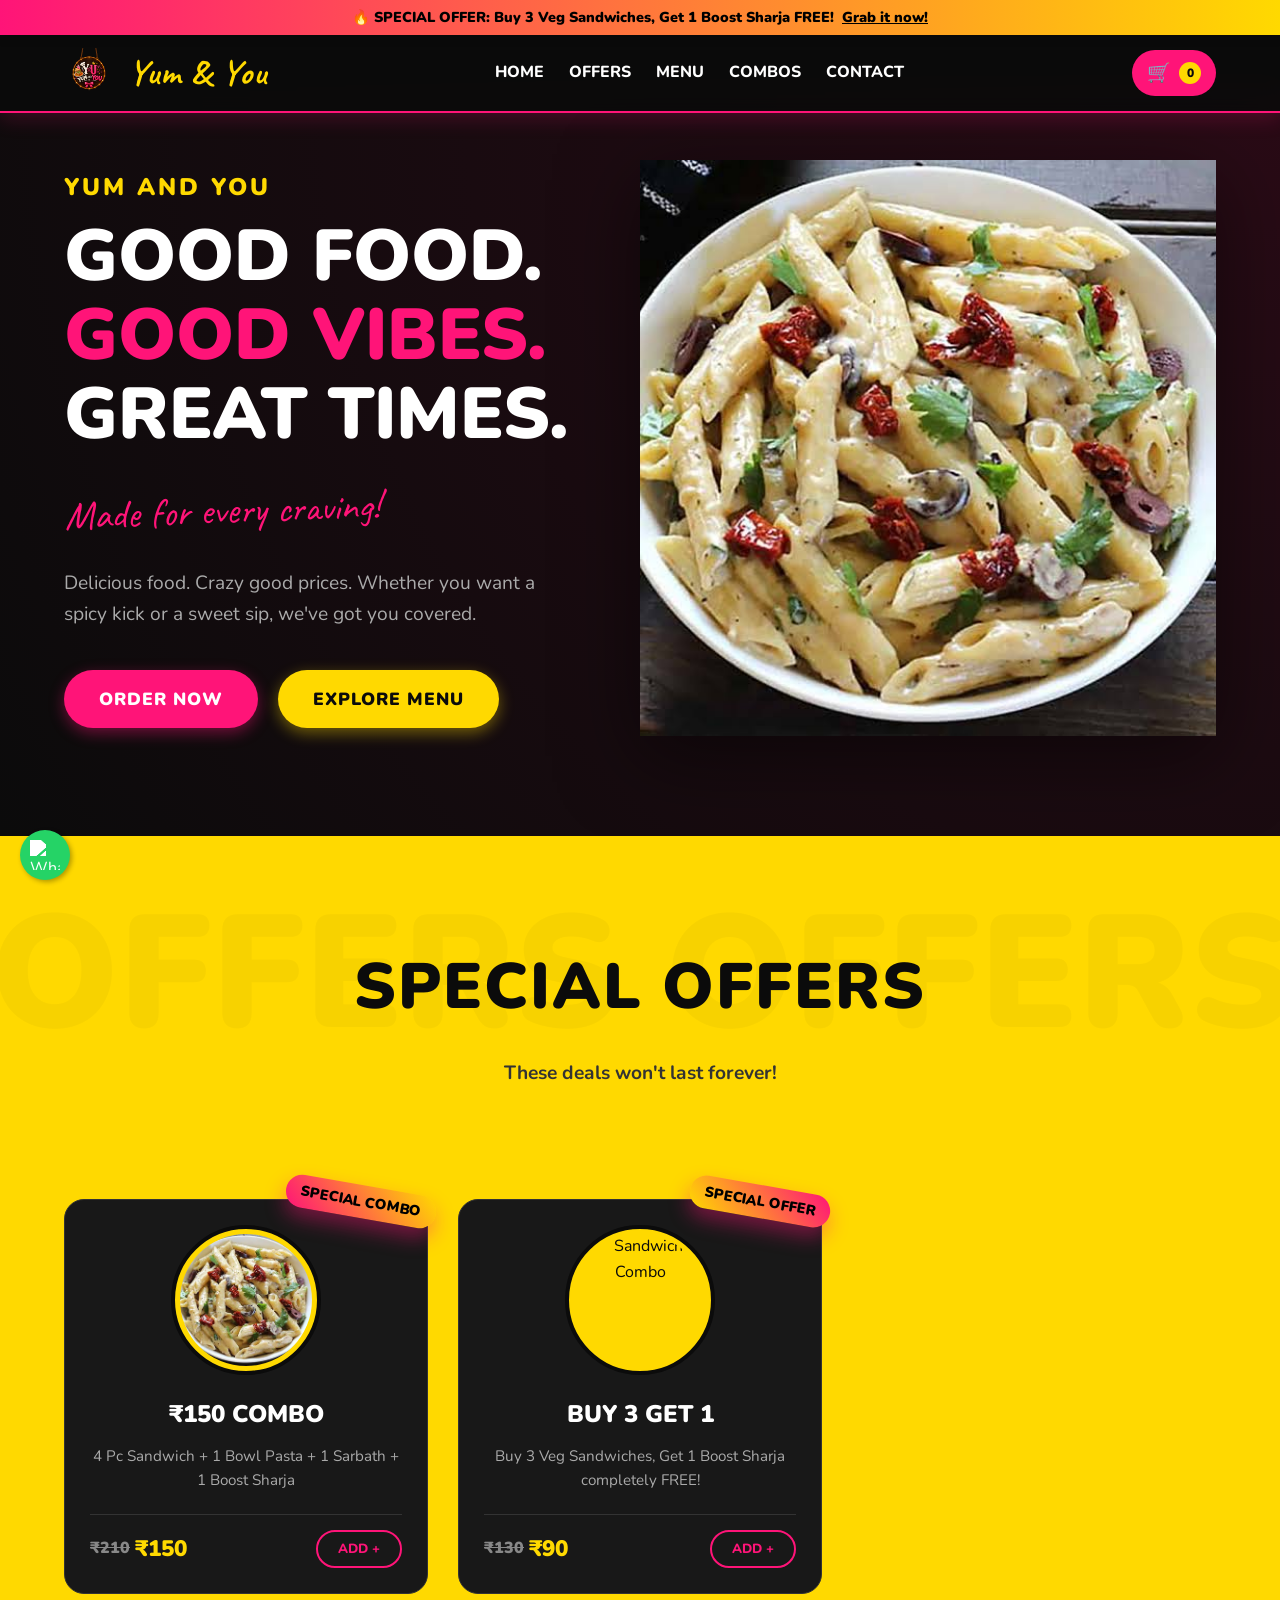
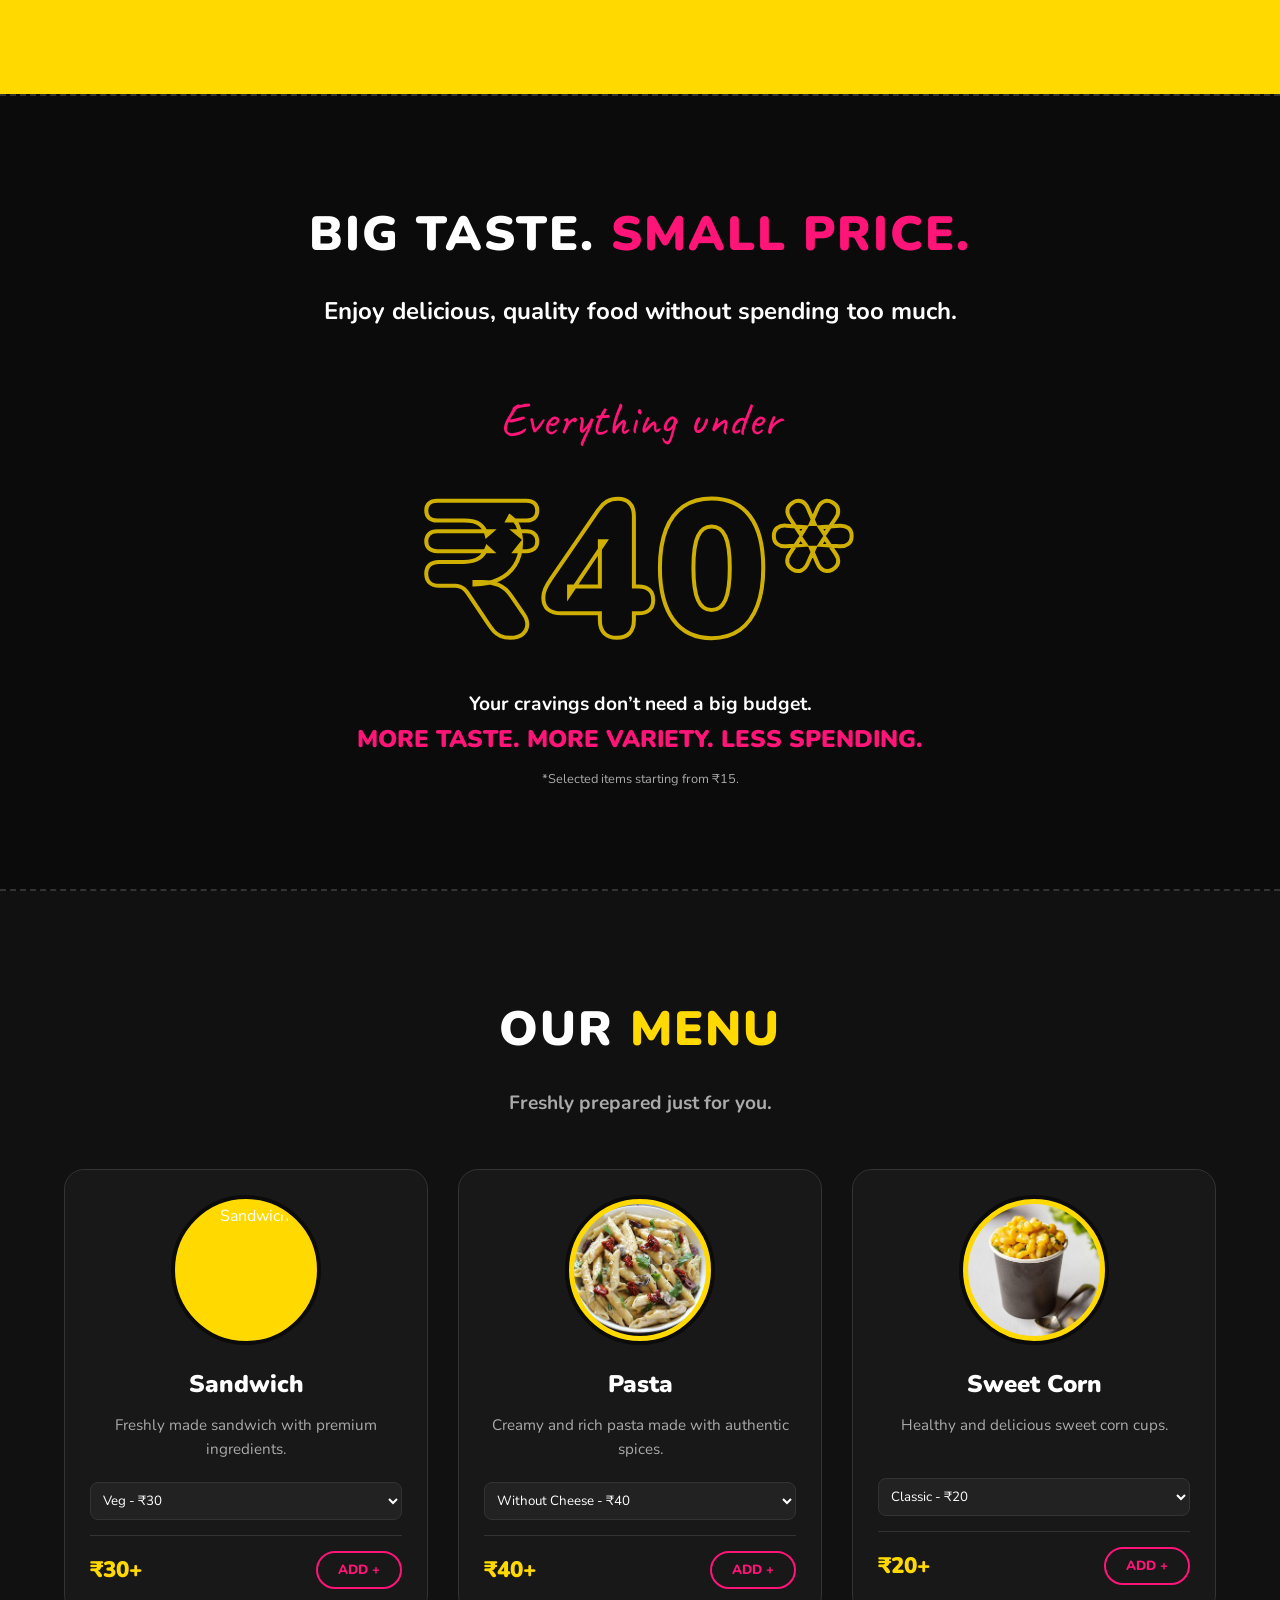
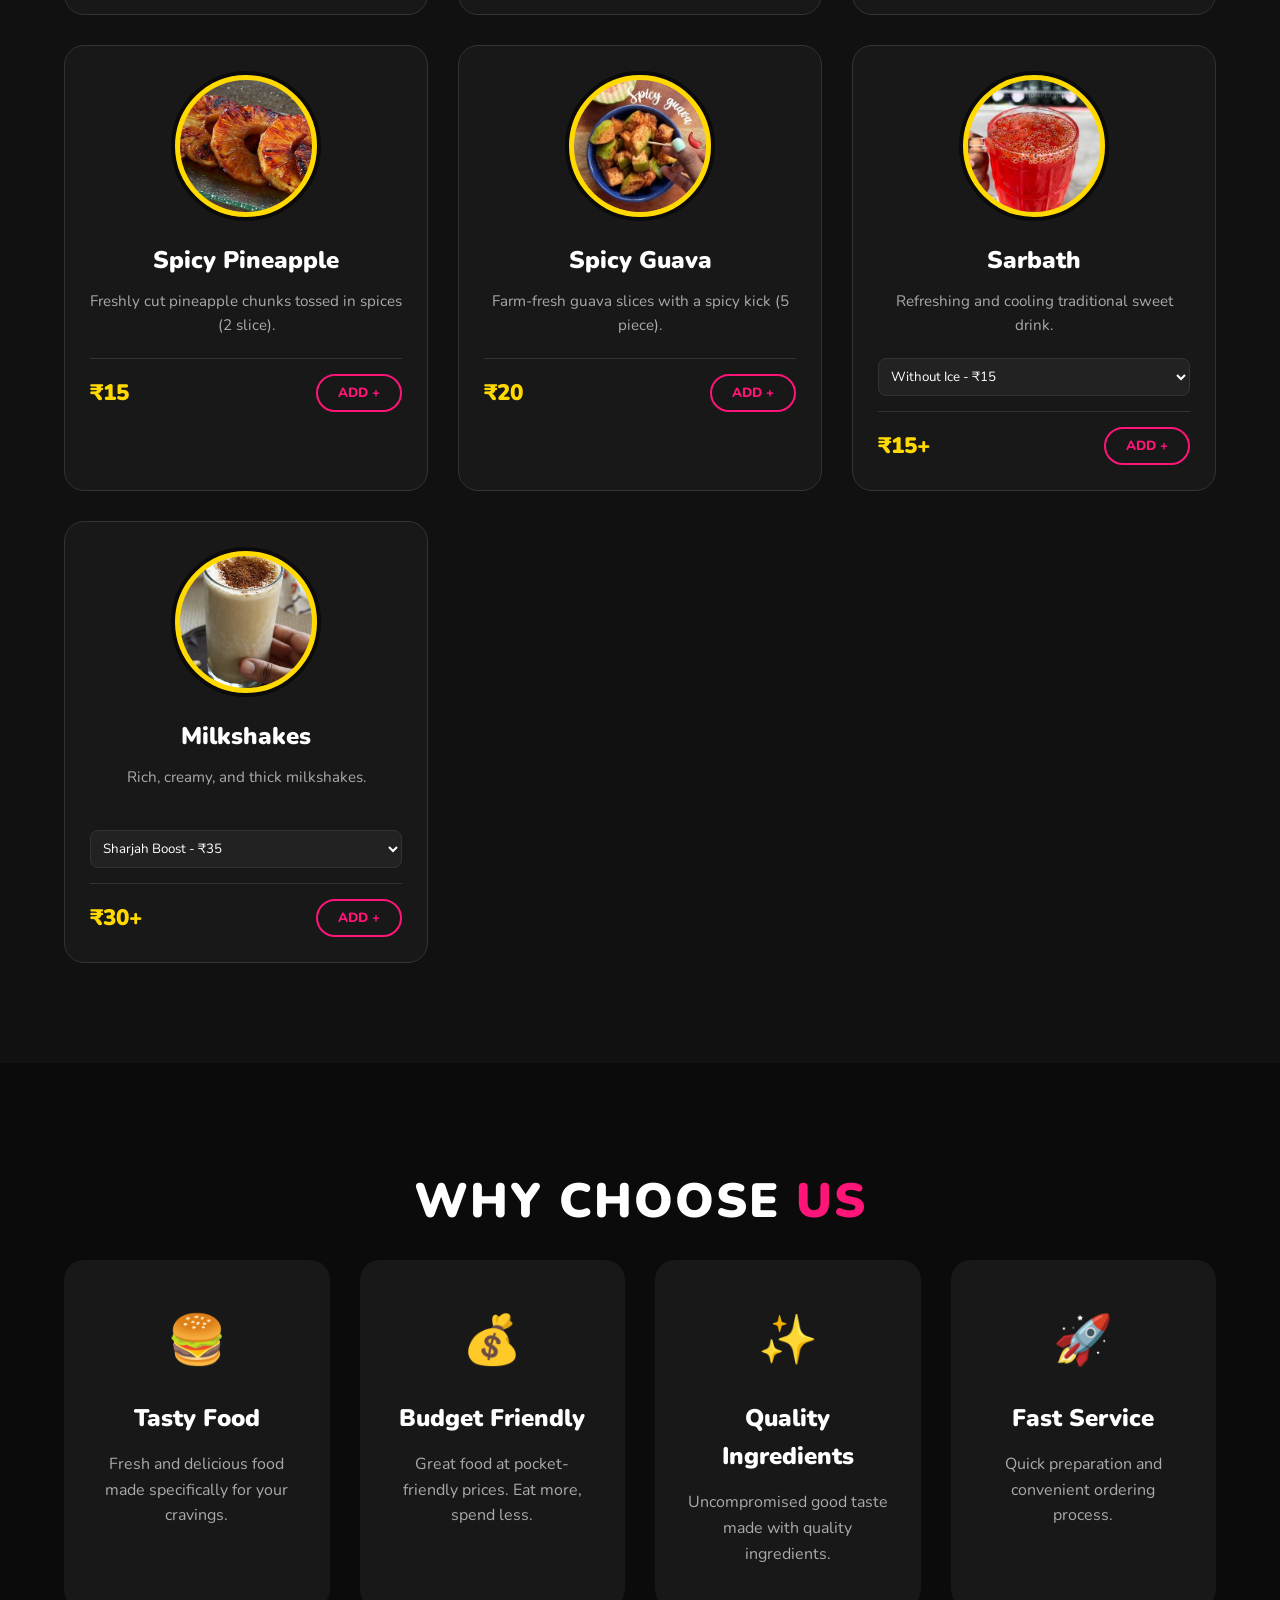
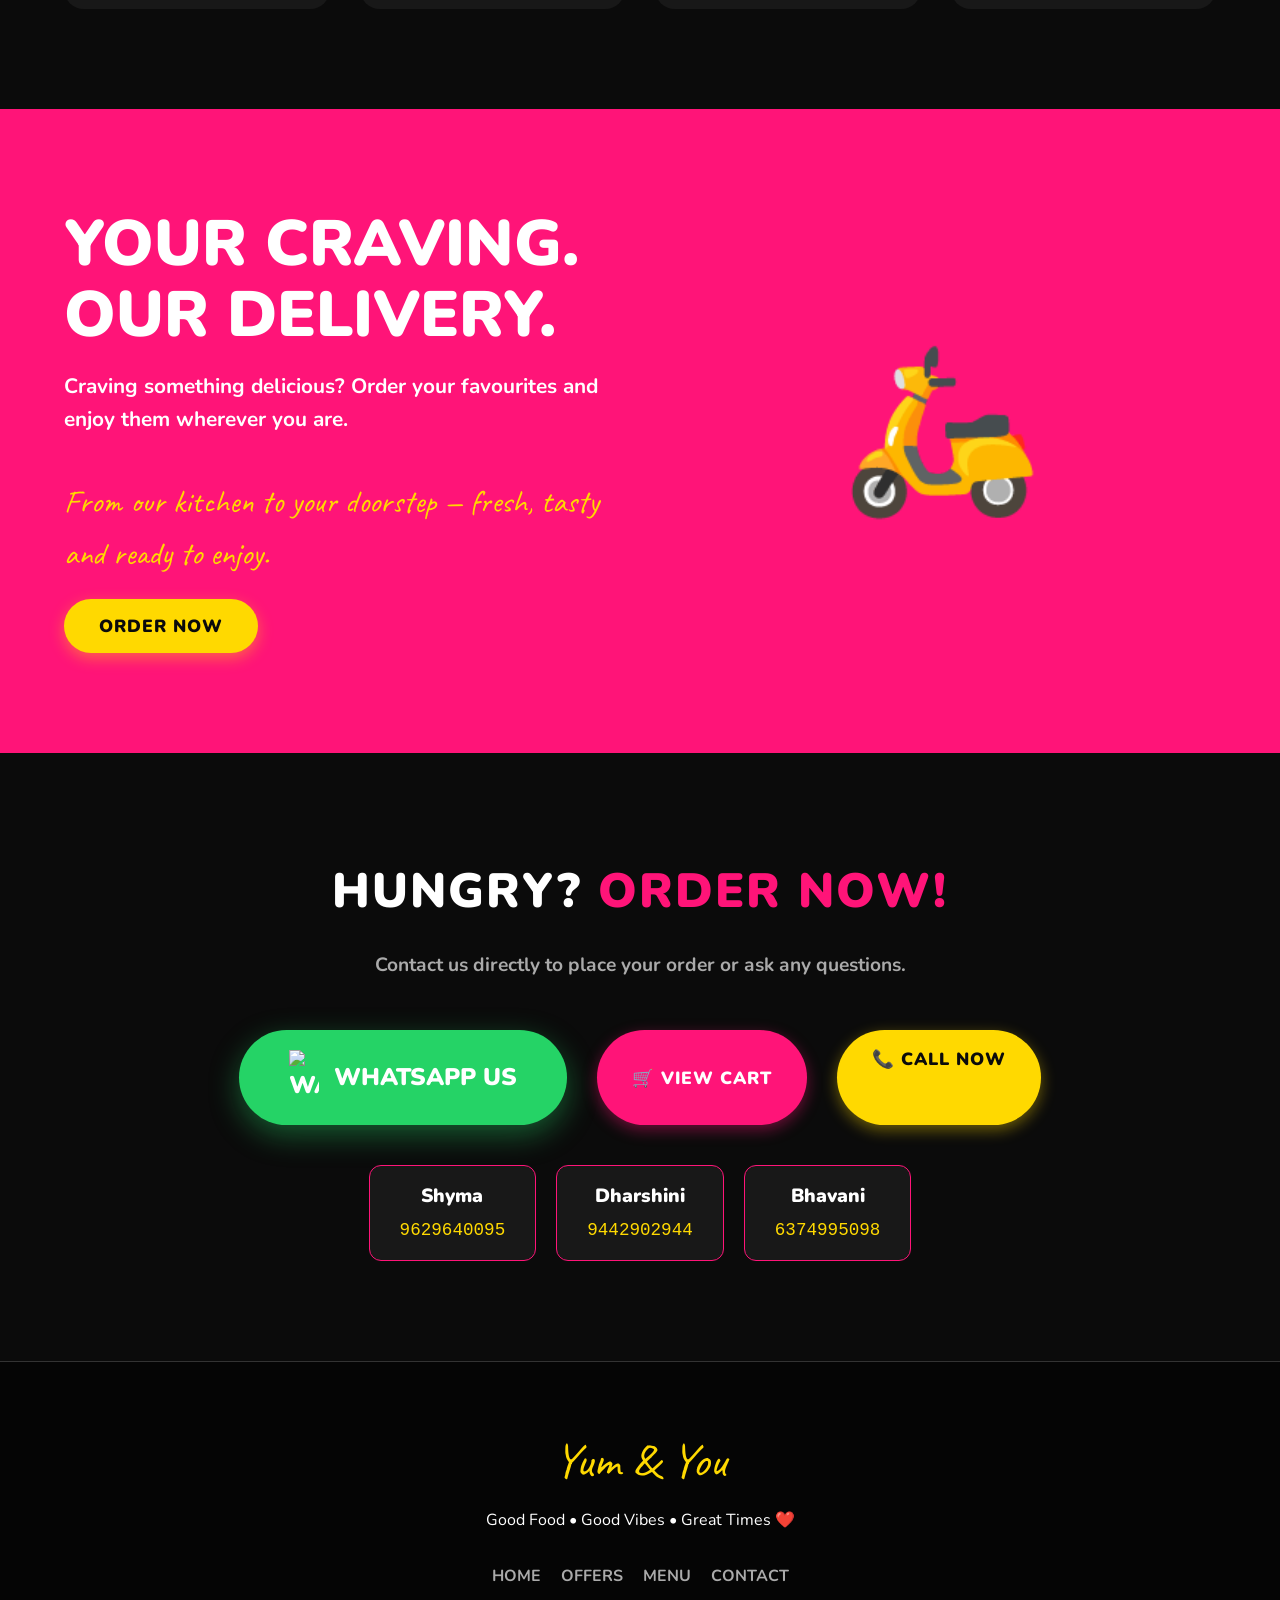
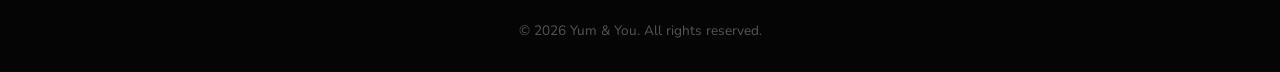
==== commit bfe6291d: "Add special offer announcement bar to header" ====
--- a/index.html
+++ b/index.html
@@ -8,8 +8,13 @@
 </head>
 <body>
 
+<!-- ANNOUNCEMENT BAR -->
+<div style="position: absolute; top: 0; left: 0; width: 100%; height: 35px; background: linear-gradient(90deg, var(--primary-pink), var(--primary-yellow)); color: #000; display: flex; justify-content: center; align-items: center; font-weight: 900; font-size: 0.9rem; z-index: 1001; box-shadow: 0 2px 10px rgba(0,0,0,0.2);">
+    🔥 SPECIAL OFFER: Buy 3 Veg Sandwiches, Get 1 Boost Sharja FREE! &nbsp;<a href="#offers" style="color: #000; text-decoration: underline;">Grab it now!</a>
+</div>
+
 <!-- HEADER -->
-<header>
+<header style="top: 35px;">
     <div class="logo-container">
         <img src="Images/Logo.png" class="logo-icon" alt="Yum & You Logo" onerror="this.src='[data-uri]'">
         <span class="brand-text">Yum & You</span>
@@ -54,7 +59,7 @@
     
     <div class="offers-grid" style="display: grid; grid-template-columns: repeat(auto-fill, minmax(280px, 1fr)); gap: 30px; margin-top: 50px;">
         <!-- OFFER 1 -->
-        <div class="menu-card" style="margin-top: 60px;">
+        <div class="menu-card offer-combo-card" style="margin-top: 60px;">
             <div class="offer-badge" style="background: linear-gradient(45deg, var(--primary-pink), var(--primary-yellow)); font-size: 0.9rem; padding: 5px 15px; top: -15px; right: -10px; transform: rotate(10deg); color: #000;">SPECIAL COMBO</div>
             <div class="menu-img"><img src="Images/Pasta.png" alt="Combo Offer"></div>
             <h3 class="menu-name">₹150 COMBO</h3>
@@ -69,7 +74,7 @@
         </div>
         
         <!-- OFFER 2 -->
-        <div class="menu-card" style="margin-top: 60px;">
+        <div class="menu-card offer-combo-card" style="margin-top: 60px;">
             <div class="offer-badge" style="background: linear-gradient(45deg, var(--primary-yellow), var(--primary-pink)); font-size: 0.9rem; padding: 5px 15px; top: -15px; right: -10px; transform: rotate(10deg); color: #000;">SPECIAL OFFER</div>
             <div class="menu-img"><img src="https://images.unsplash.com/photo-1528735602780-2552fd46c7af?auto=format&fit=crop&w=500&q=60" alt="Sandwich Combo"></div>
             <h3 class="menu-name">BUY 3 GET 1</h3>
--- a/style.css
+++ b/style.css
@@ -342,6 +342,18 @@
     transform: rotate(5deg);
     box-shadow: 0 10px 20px rgba(255,20,120,0.4);
     animation: pulse 2s infinite;
+}
+
+.offer-combo-card {
+    overflow: visible !important;
+    animation: float-glow 3s ease-in-out infinite;
+    border: 2px solid var(--primary-pink);
+}
+
+@keyframes float-glow {
+    0% { transform: translateY(0); box-shadow: 0 5px 15px rgba(255, 20, 120, 0.2); border-color: var(--primary-pink); }
+    50% { transform: translateY(-10px); box-shadow: 0 15px 30px rgba(255, 217, 0, 0.4); border-color: var(--primary-yellow); }
+    100% { transform: translateY(0); box-shadow: 0 5px 15px rgba(255, 20, 120, 0.2); border-color: var(--primary-pink); }
 }
 
 @keyframes pulse {
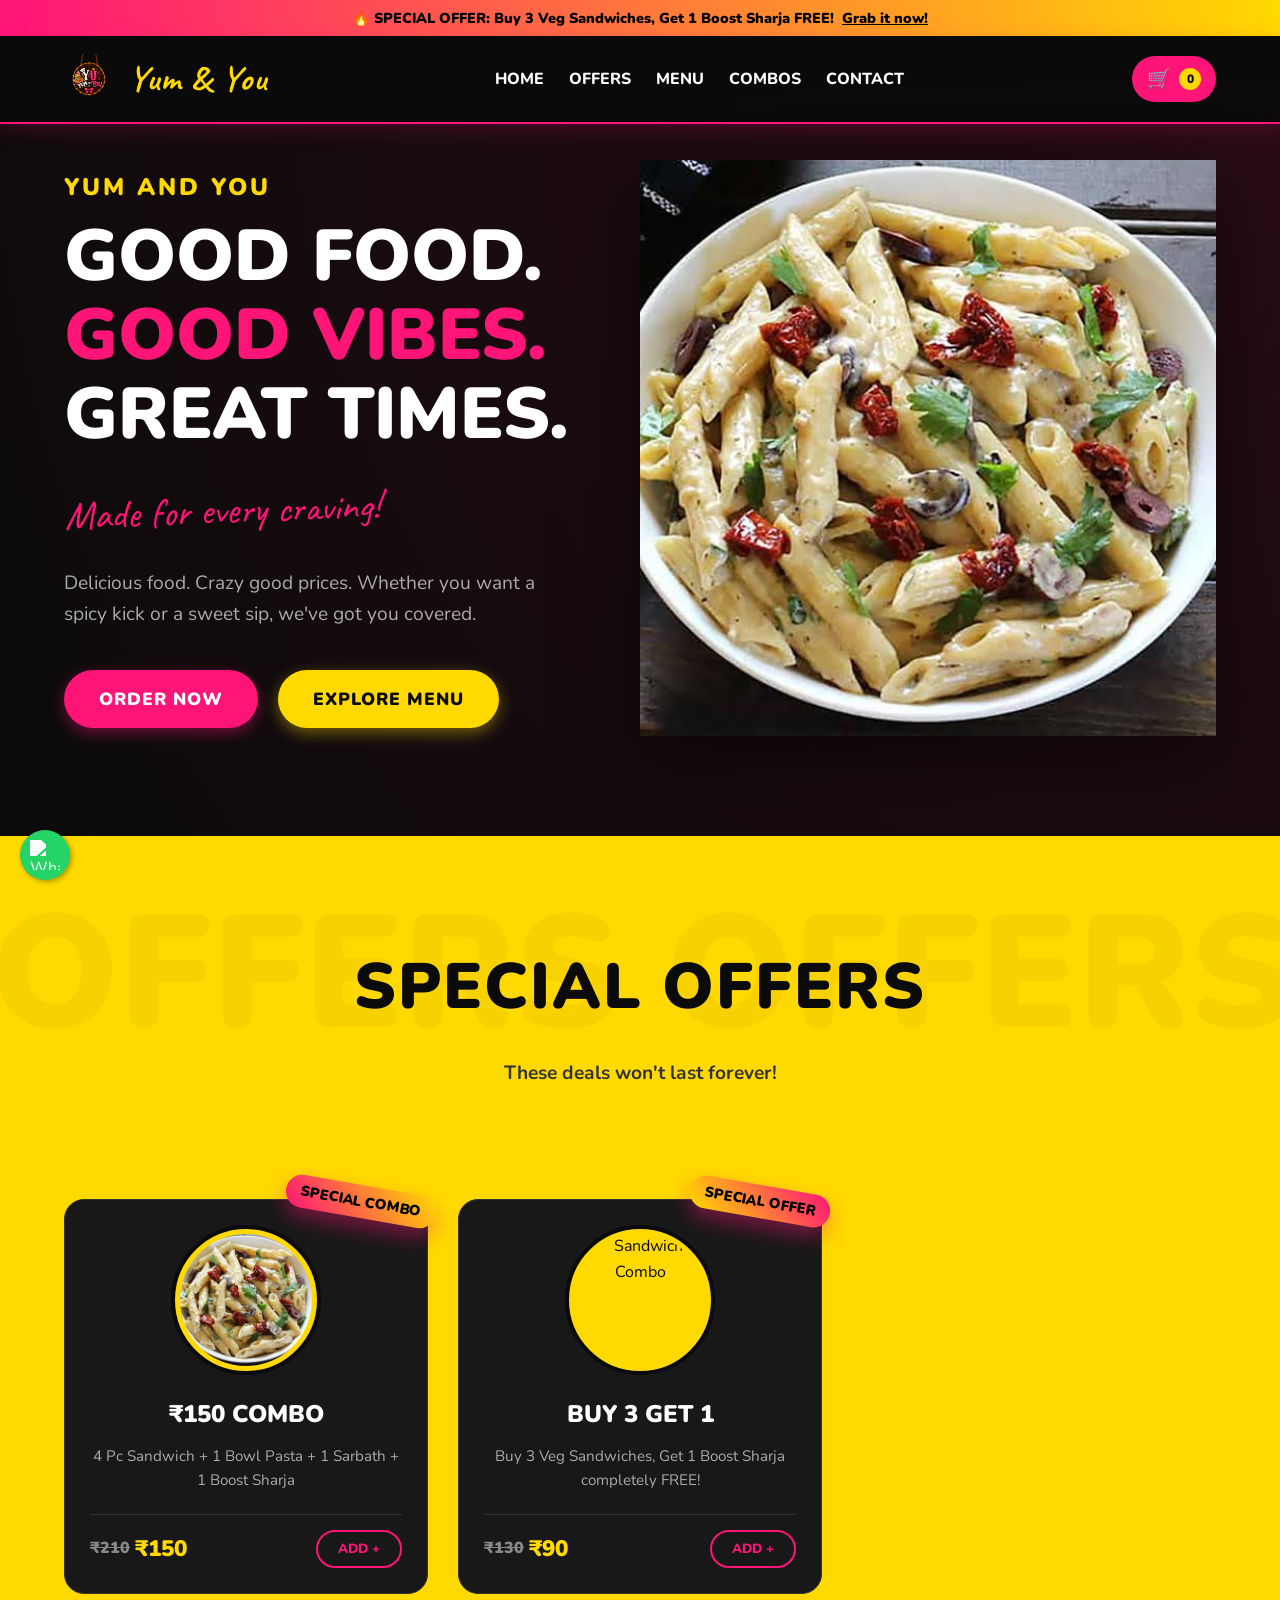
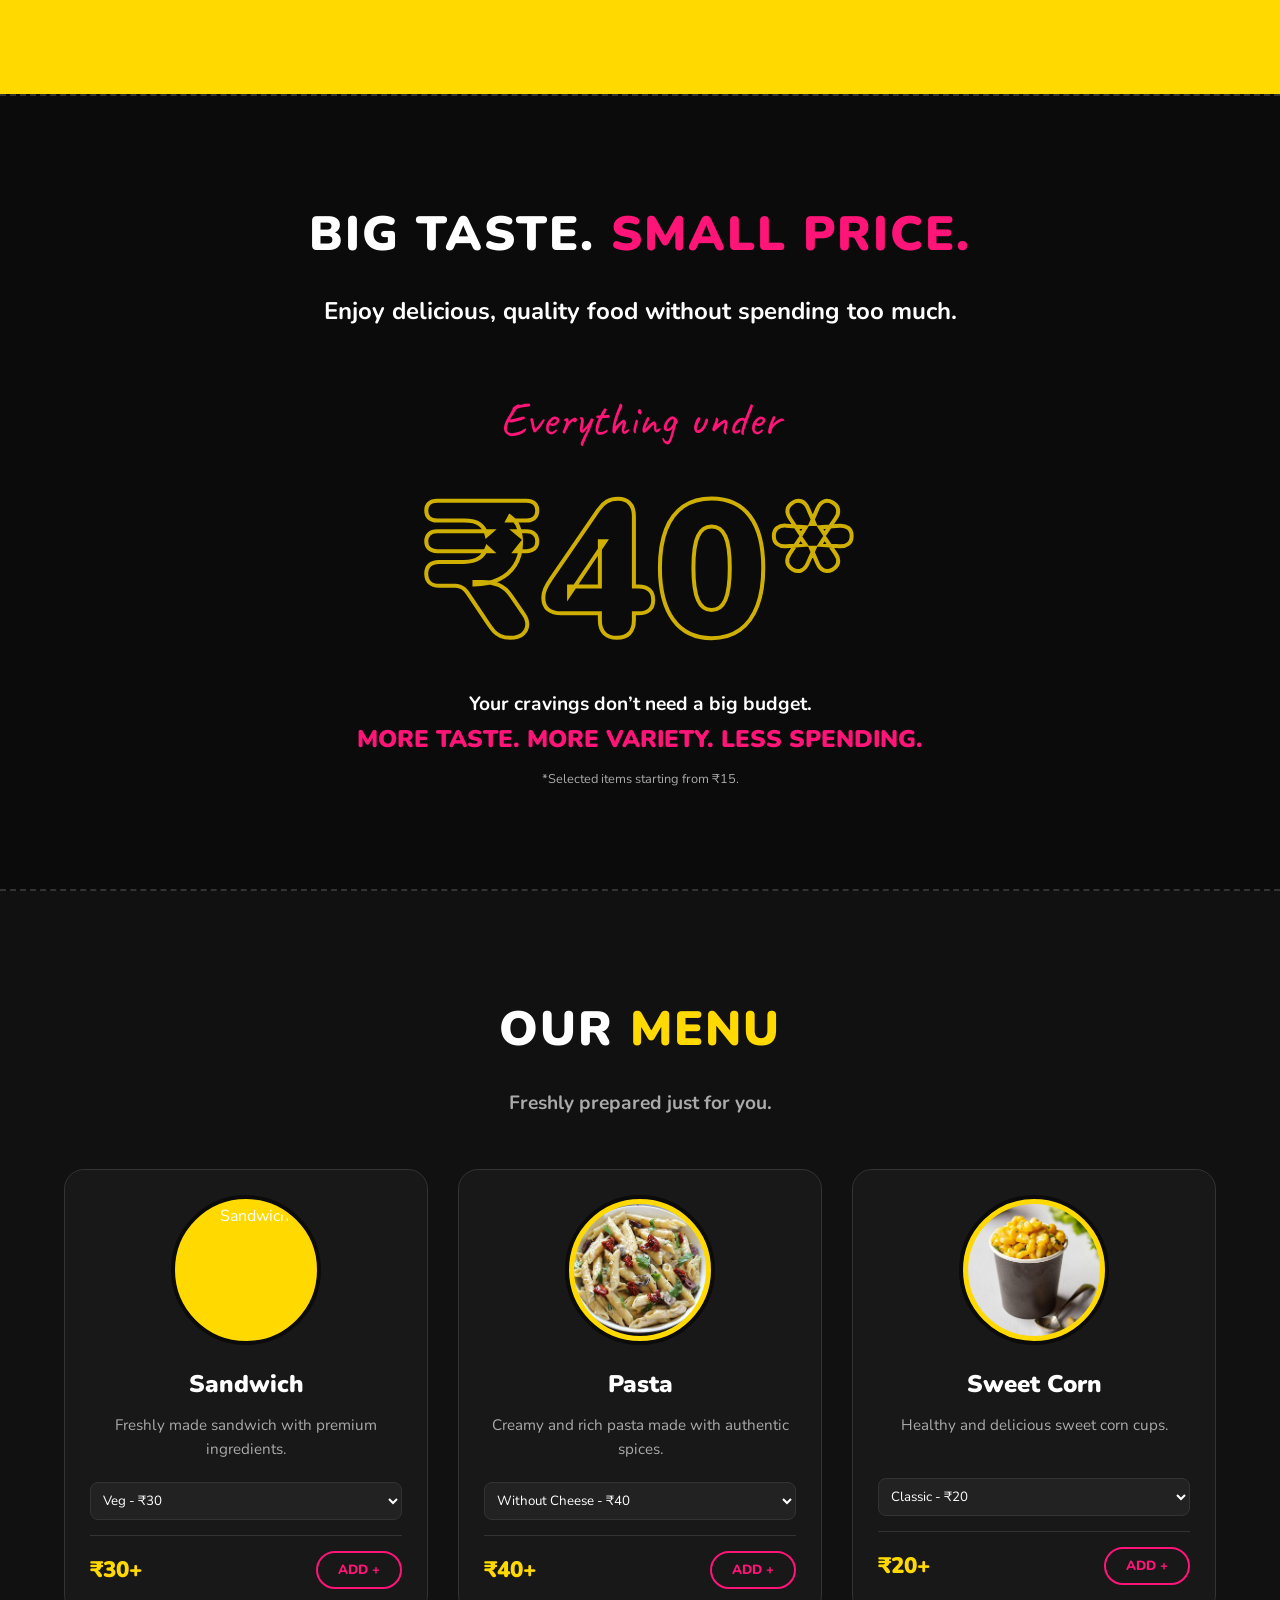
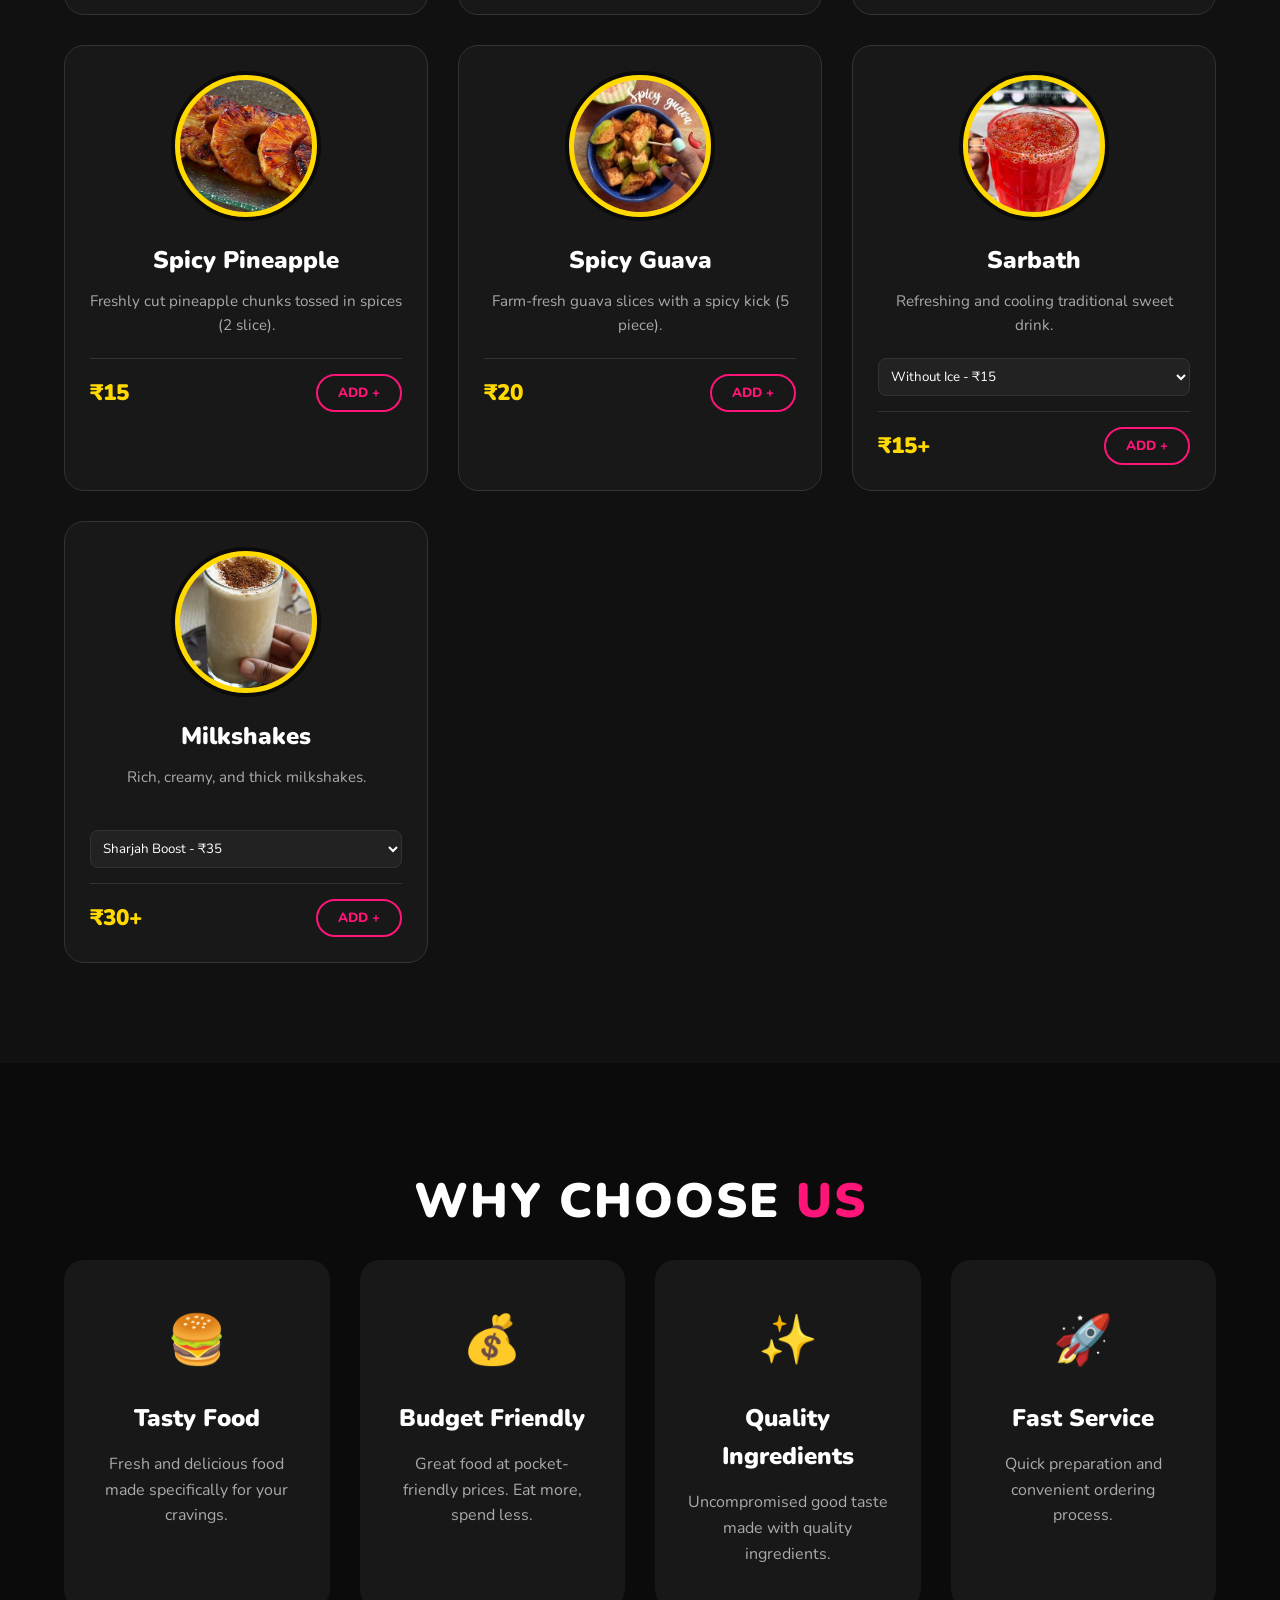
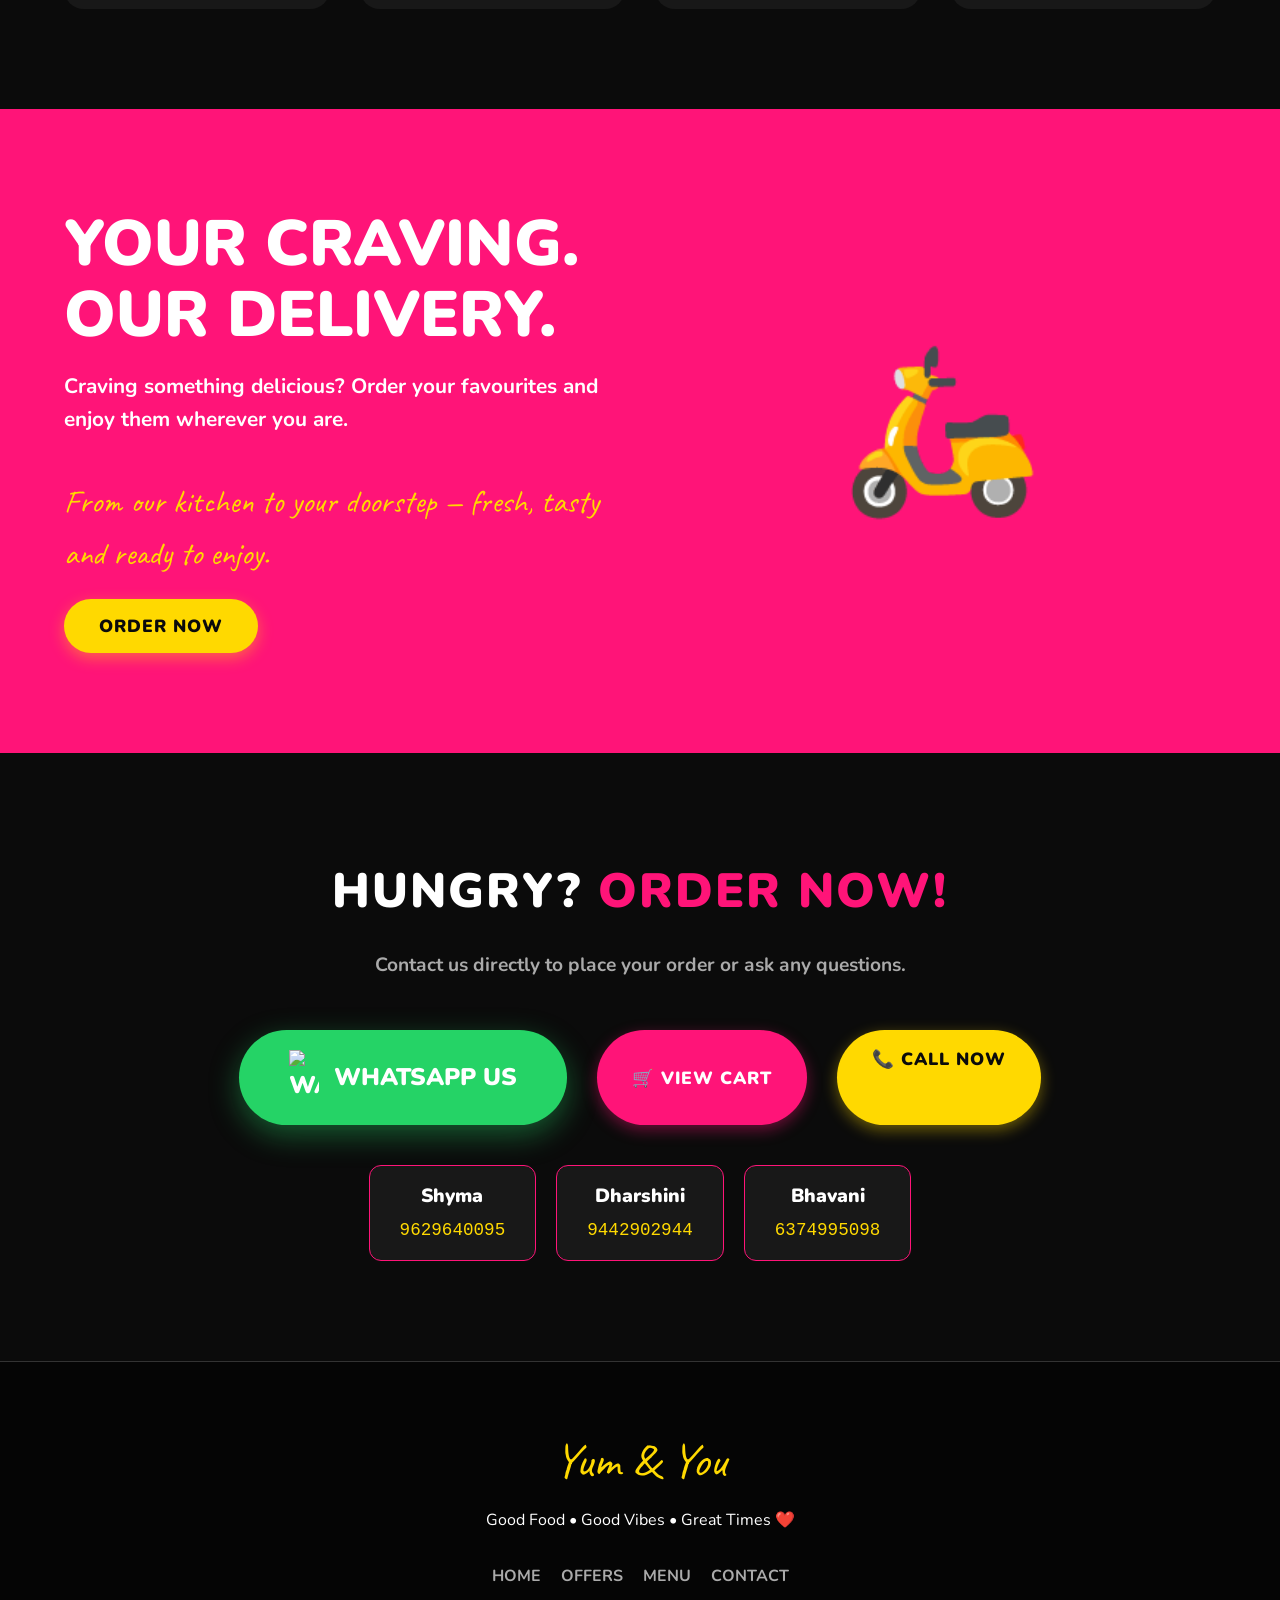
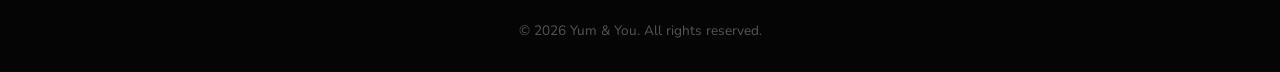
==== commit 6ee343d6: "Push index.html changes for header and sticky CTA" ====
--- a/index.html
+++ b/index.html
@@ -5,16 +5,15 @@
     <meta name="viewport" content="width=device-width, initial-scale=1.0">
     <title>YUM AND YOU | Crazy Good Prices</title>
     <link rel="stylesheet" href="style.css">
-</head>
-<body>
-
-<!-- ANNOUNCEMENT BAR -->
-<div style="position: absolute; top: 0; left: 0; width: 100%; height: 35px; background: linear-gradient(90deg, var(--primary-pink), var(--primary-yellow)); color: #000; display: flex; justify-content: center; align-items: center; font-weight: 900; font-size: 0.9rem; z-index: 1001; box-shadow: 0 2px 10px rgba(0,0,0,0.2);">
-    🔥 SPECIAL OFFER: Buy 3 Veg Sandwiches, Get 1 Boost Sharja FREE! &nbsp;<a href="#offers" style="color: #000; text-decoration: underline;">Grab it now!</a>
-</div>
-
-<!-- HEADER -->
-<header style="top: 35px;">
+<!-- TOP BAR WRAPPER -->
+<div id="top-bar-wrapper" style="position: absolute; top: 0; left: 0; width: 100%; z-index: 1001;">
+    <!-- ANNOUNCEMENT BAR -->
+    <div style="width: 100%; background: linear-gradient(90deg, var(--primary-pink), var(--primary-yellow)); color: #000; display: flex; justify-content: center; align-items: center; font-weight: 900; font-size: 0.9rem; padding: 8px 15px; box-shadow: 0 2px 10px rgba(0,0,0,0.2); text-align: center; line-height: 1.4;">
+        🔥 SPECIAL OFFER: Buy 3 Veg Sandwiches, Get 1 Boost Sharja FREE! &nbsp;<a href="#offers" style="color: #000; text-decoration: underline; white-space: nowrap;">Grab it now!</a>
+    </div>
+
+    <!-- HEADER -->
+    <header style="position: relative; top: 0; padding: 15px 5%;">
     <div class="logo-container">
         <img src="Images/Logo.png" class="logo-icon" alt="Yum & You Logo" onerror="this.src='[data-uri]'">
         <span class="brand-text">Yum & You</span>
@@ -34,6 +33,7 @@
         </button>
     </div>
 </header>
+</div>
 
 <!-- HERO SECTION -->
 <section class="hero" id="home">
@@ -333,6 +333,17 @@
     <img src="https://upload.wikimedia.org/wikipedia/commons/6/6b/WhatsApp.svg" alt="WhatsApp" class="whatsapp-icon">
 </a>
 
+<!-- MOBILE STICKY CTA -->
+<div class="mobile-sticky-cta" onclick="openCart()">
+    <div class="cta-cart-info">
+        <span class="sticky-cart-icon">🛒</span> 
+        <span id="stickyItemCount">0</span> Items
+    </div>
+    <div class="cta-action">
+        VIEW CART <span>→</span>
+    </div>
+</div>
+
 <!-- JS File -->
 <script src="script.js"></script>
 </body>
--- a/style.css
+++ b/style.css
@@ -911,3 +911,59 @@
     .contact-list { flex-direction: column; }
     .contact-list > div { width: 100%; }
 }
+
+/* ================= MOBILE STICKY CTA ================= */
+.mobile-sticky-cta {
+    display: none;
+    position: fixed;
+    bottom: 0;
+    left: 0;
+    width: 100%;
+    background: rgba(20, 20, 20, 0.95);
+    backdrop-filter: blur(10px);
+    border-top: 2px solid var(--primary-pink);
+    padding: 15px 20px;
+    z-index: 1000;
+    justify-content: space-between;
+    align-items: center;
+    box-shadow: 0 -5px 20px rgba(255, 20, 120, 0.2);
+    cursor: pointer;
+}
+
+.cta-cart-info {
+    font-size: 1.2rem;
+    font-weight: 700;
+    color: var(--primary-yellow);
+    display: flex;
+    align-items: center;
+    gap: 10px;
+}
+
+.cta-action {
+    background: linear-gradient(90deg, var(--primary-pink), #ff4d94);
+    color: white;
+    padding: 10px 20px;
+    border-radius: 30px;
+    font-weight: 900;
+    font-size: 1rem;
+    display: flex;
+    align-items: center;
+    gap: 5px;
+}
+
+@media(max-width: 600px) {
+    .mobile-sticky-cta { display: flex; }
+    /* Prevent bottom CTA from overlapping important footer content by adding padding to body */
+    body { padding-bottom: 70px; }
+}
+
+/* ================= CART ANIMATION ================= */
+.cart-bounce {
+    animation: cartBounce 0.5s cubic-bezier(0.175, 0.885, 0.32, 1.275);
+}
+
+@keyframes cartBounce {
+    0% { transform: scale(1); }
+    50% { transform: scale(1.5) translateY(-5px); color: var(--primary-pink); }
+    100% { transform: scale(1); }
+}
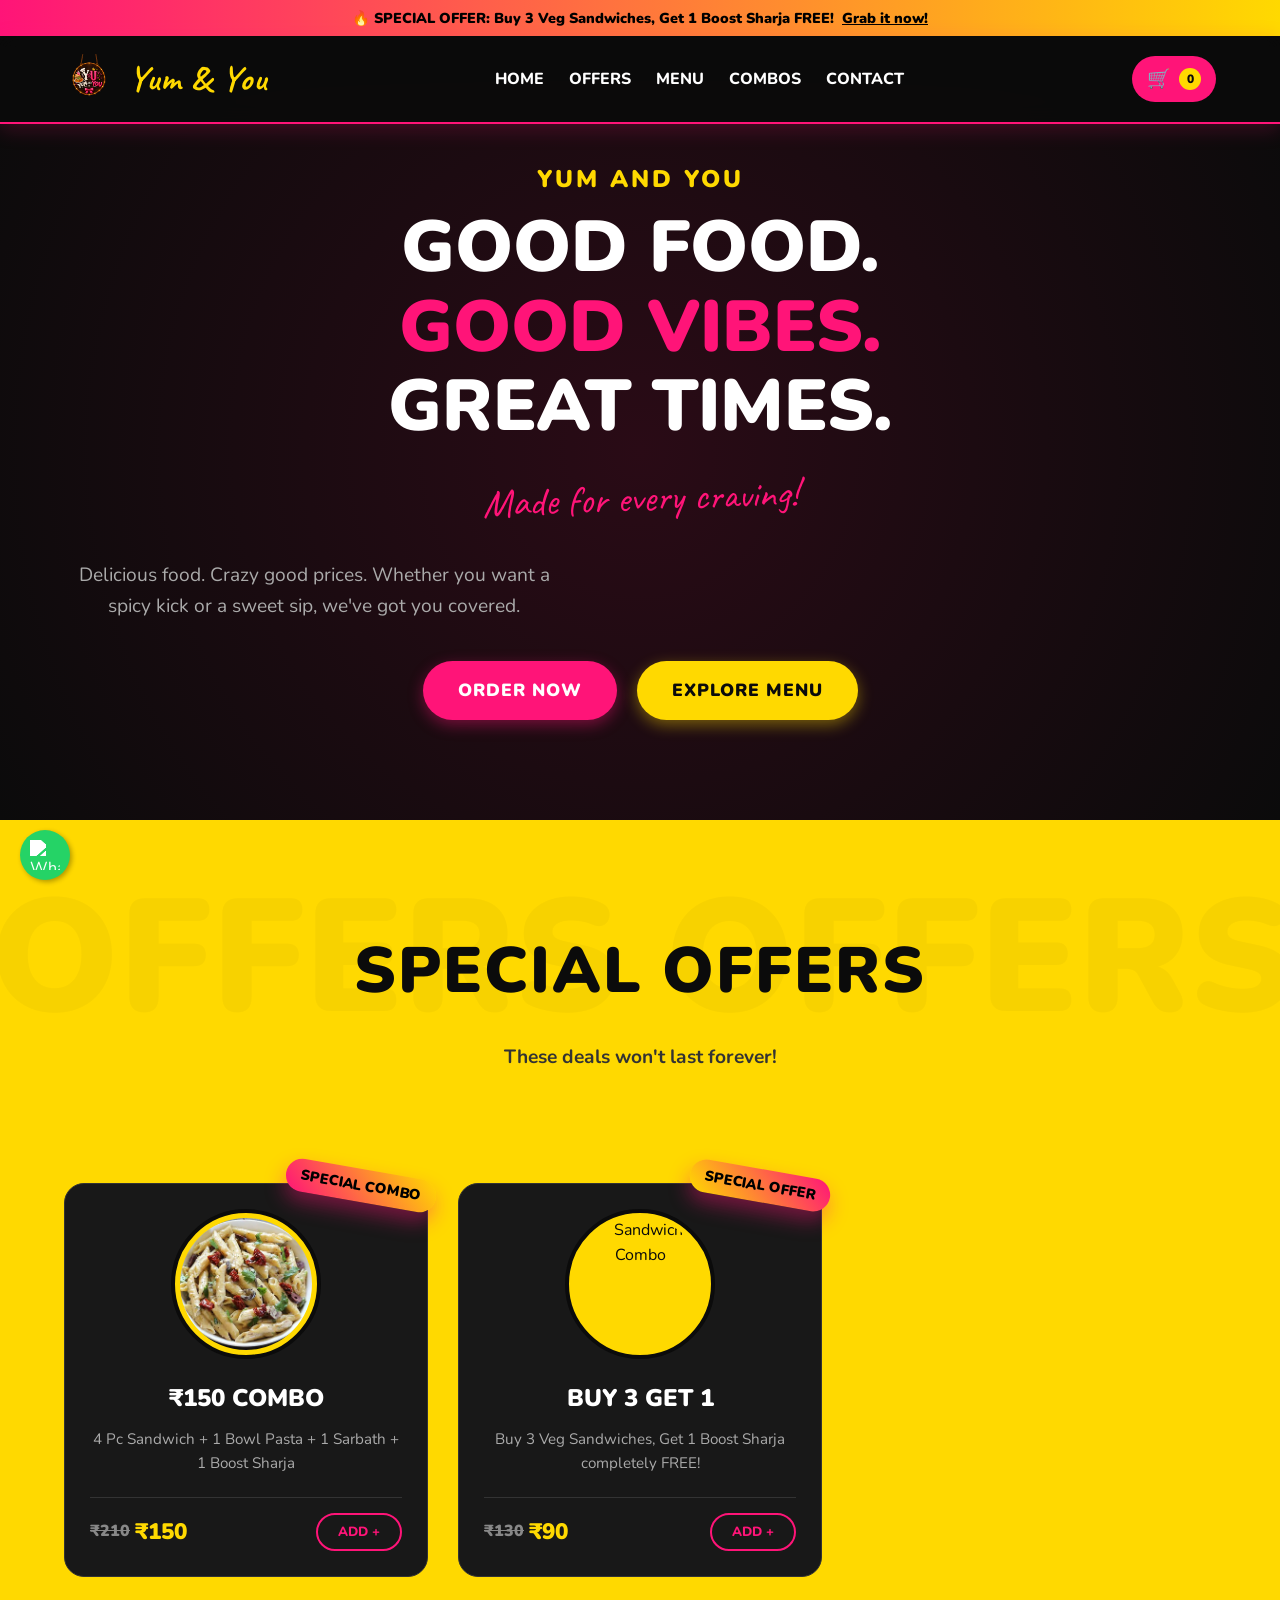
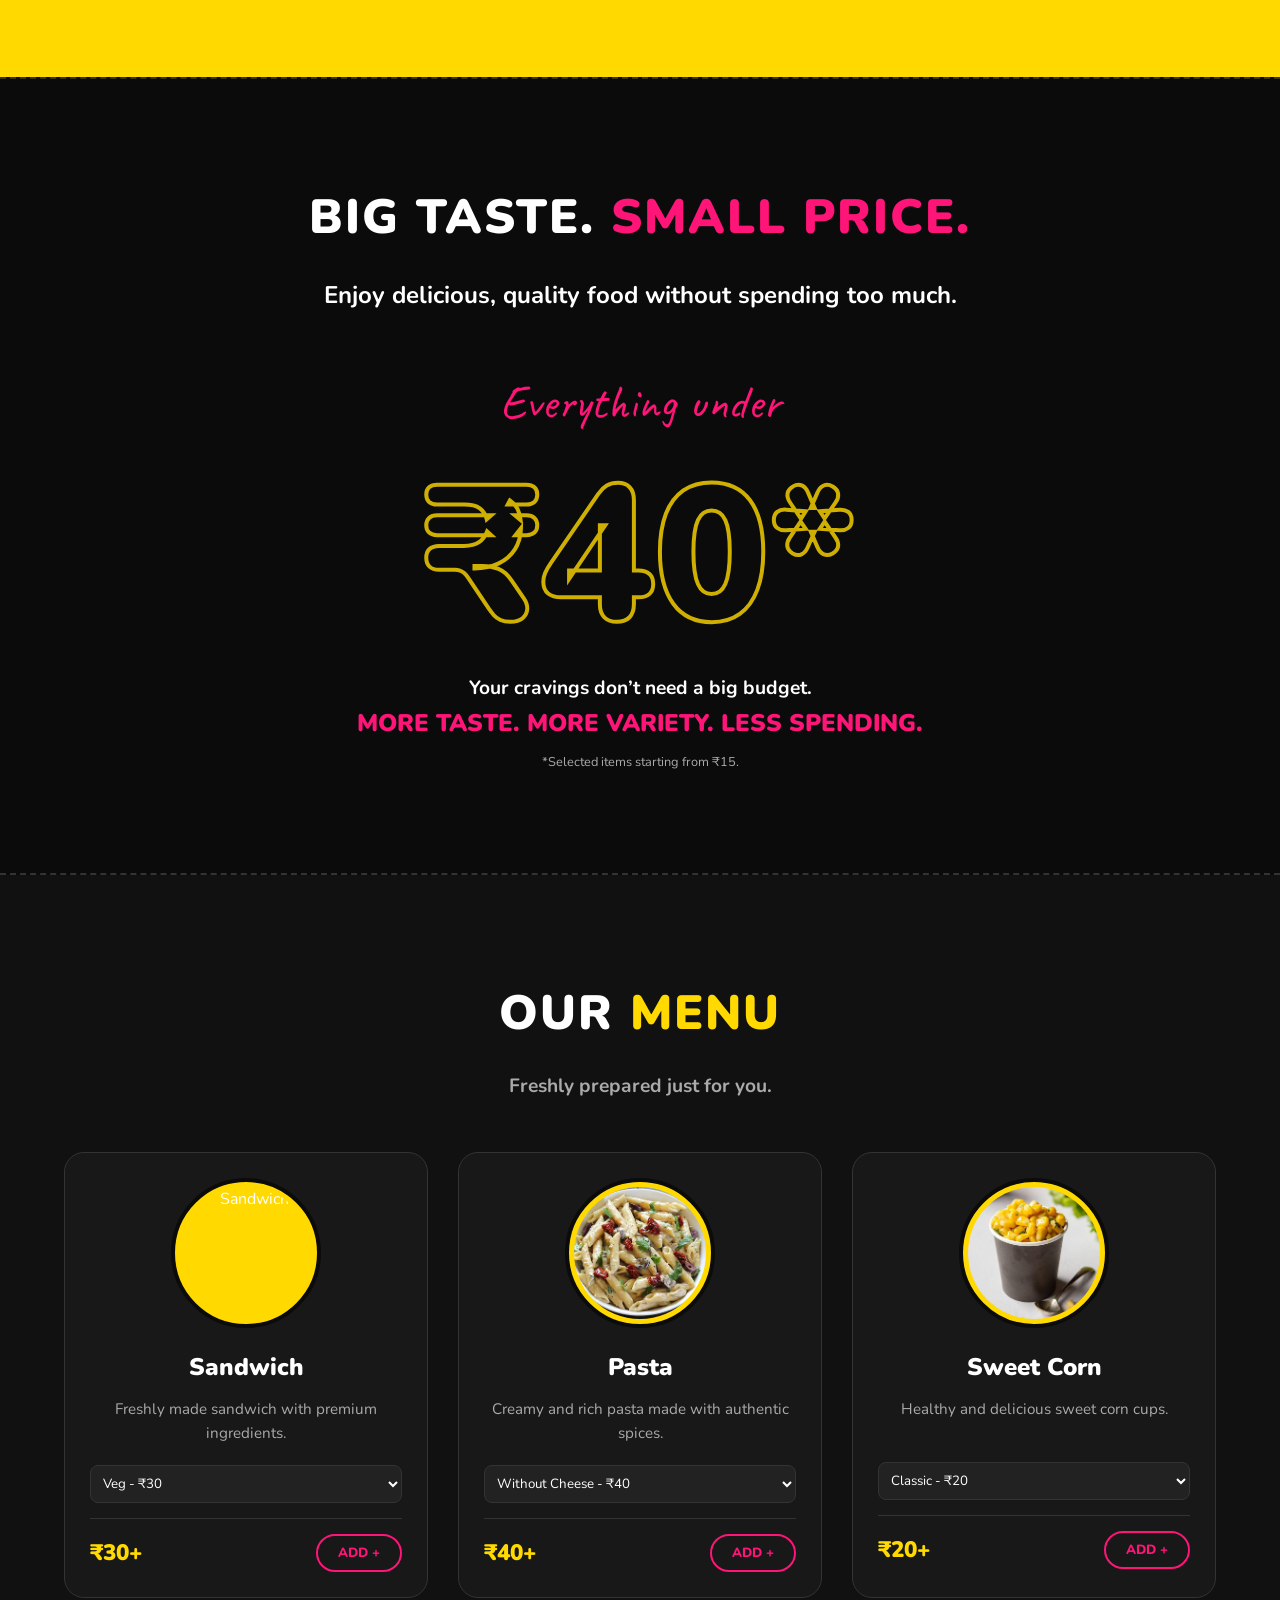
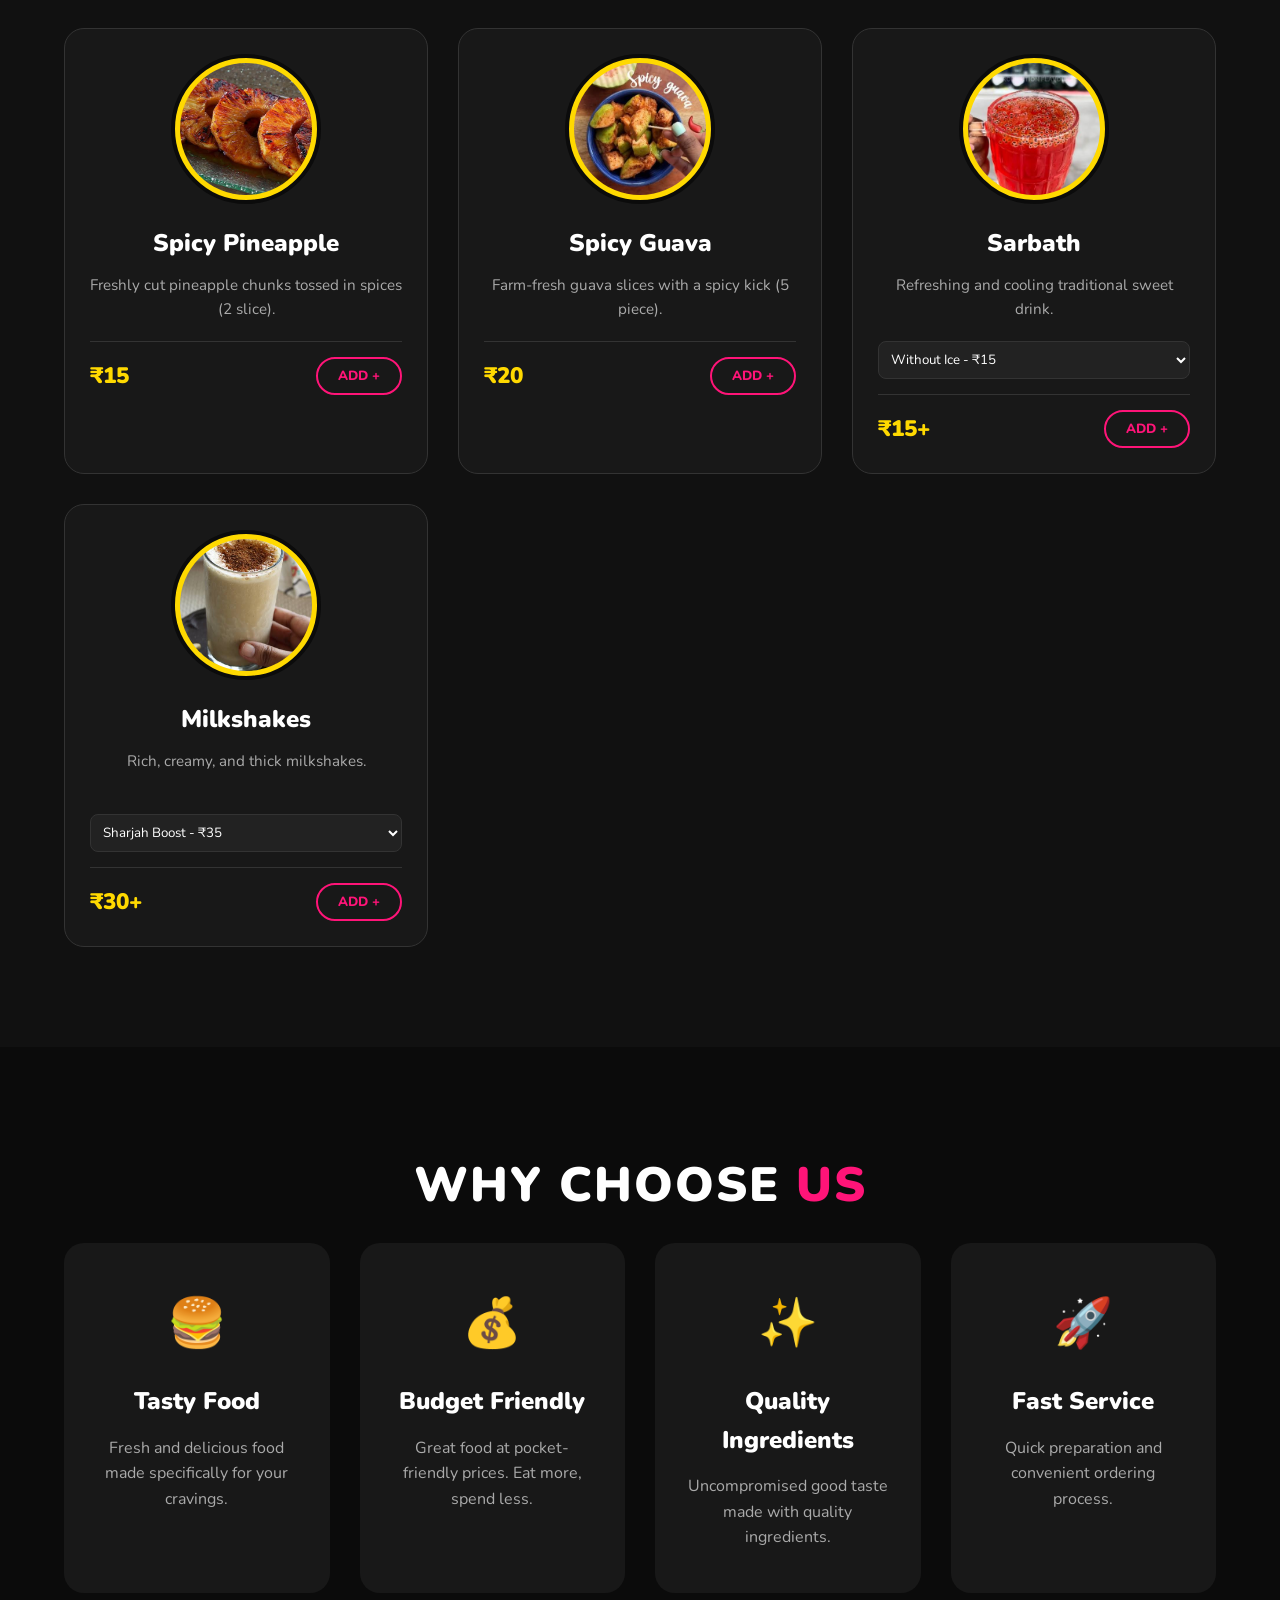
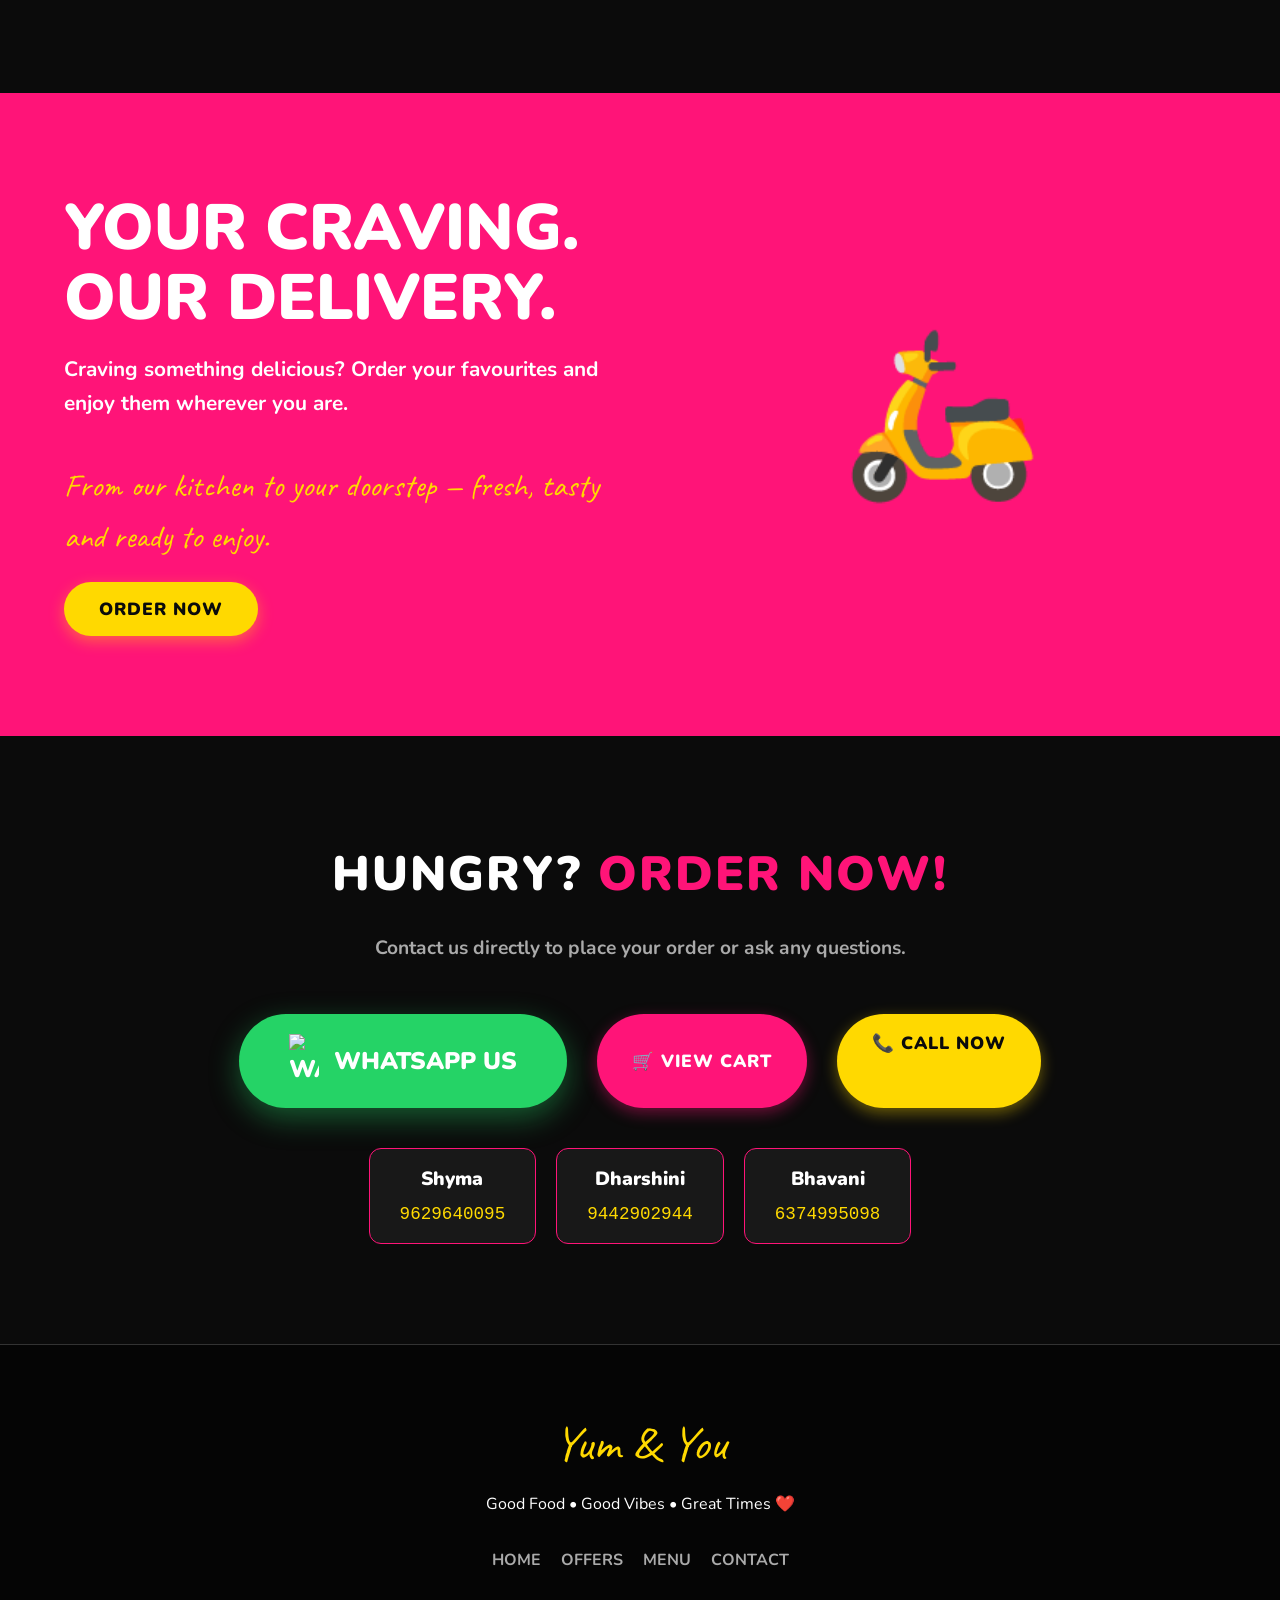
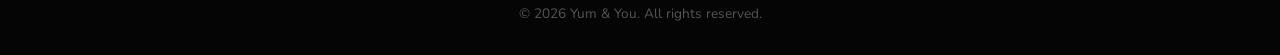
==== commit 76856b51: "Remove pasta image from hero section and center text for consistency" ====
--- a/index.html
+++ b/index.html
@@ -46,9 +46,6 @@
             <a href="#offers" class="btn-primary">ORDER NOW</a>
             <a href="#menu" class="btn-secondary">EXPLORE MENU</a>
         </div>
-    </div>
-    <div class="hero-image-wrapper">
-        <img src="Images/Pasta.png" alt="Delicious Food" class="hero-image">
     </div>
 </section>
 
--- a/style.css
+++ b/style.css
@@ -195,9 +195,10 @@
 .hero {
     display: flex;
     align-items: center;
-    justify-content: space-between;
+    justify-content: center;
+    text-align: center;
     padding: 80px 5% 100px;
-    background: radial-gradient(circle at top right, #2a0b16, #0B0B0B);
+    background: radial-gradient(circle at center, #2a0b16, #0B0B0B);
     position: relative;
     overflow: hidden;
 }
@@ -241,6 +242,7 @@
 .hero-buttons {
     display: flex;
     gap: 20px;
+    justify-content: center;
 }
 
 .hero-image-wrapper {
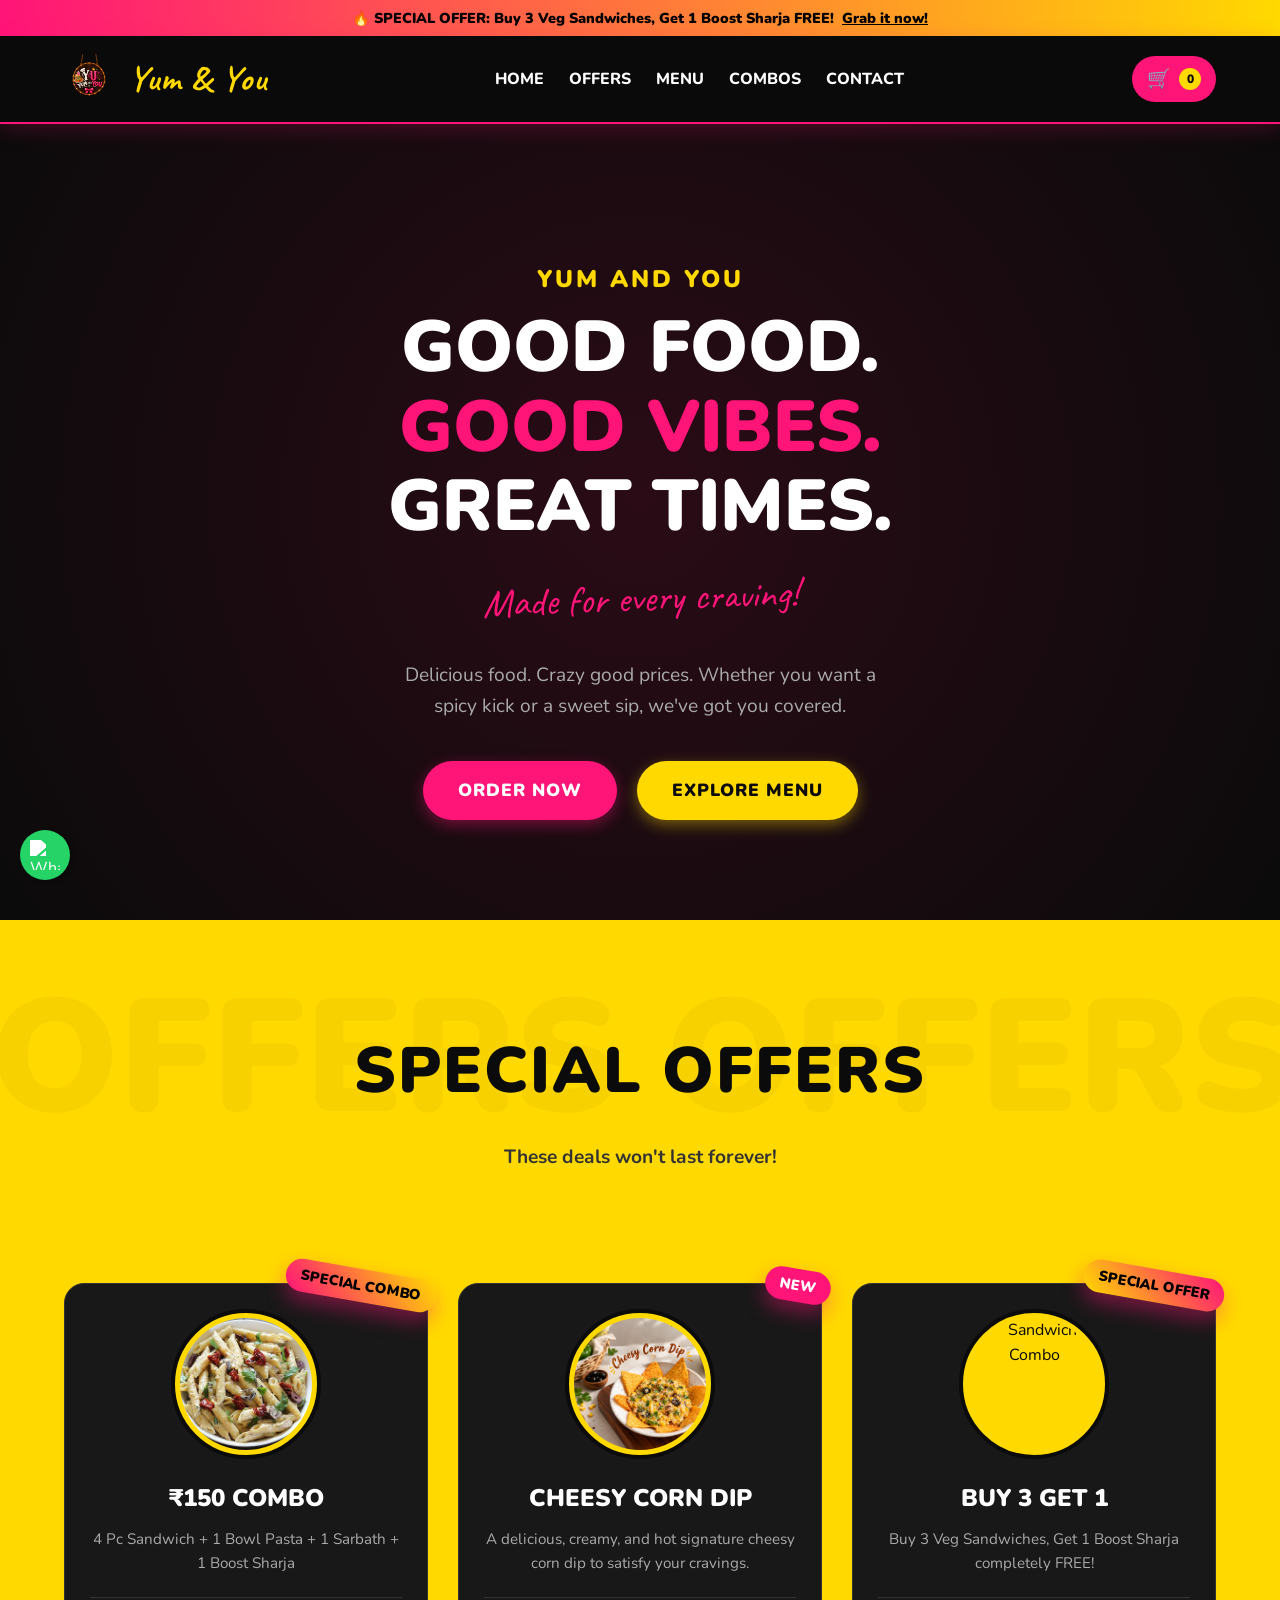
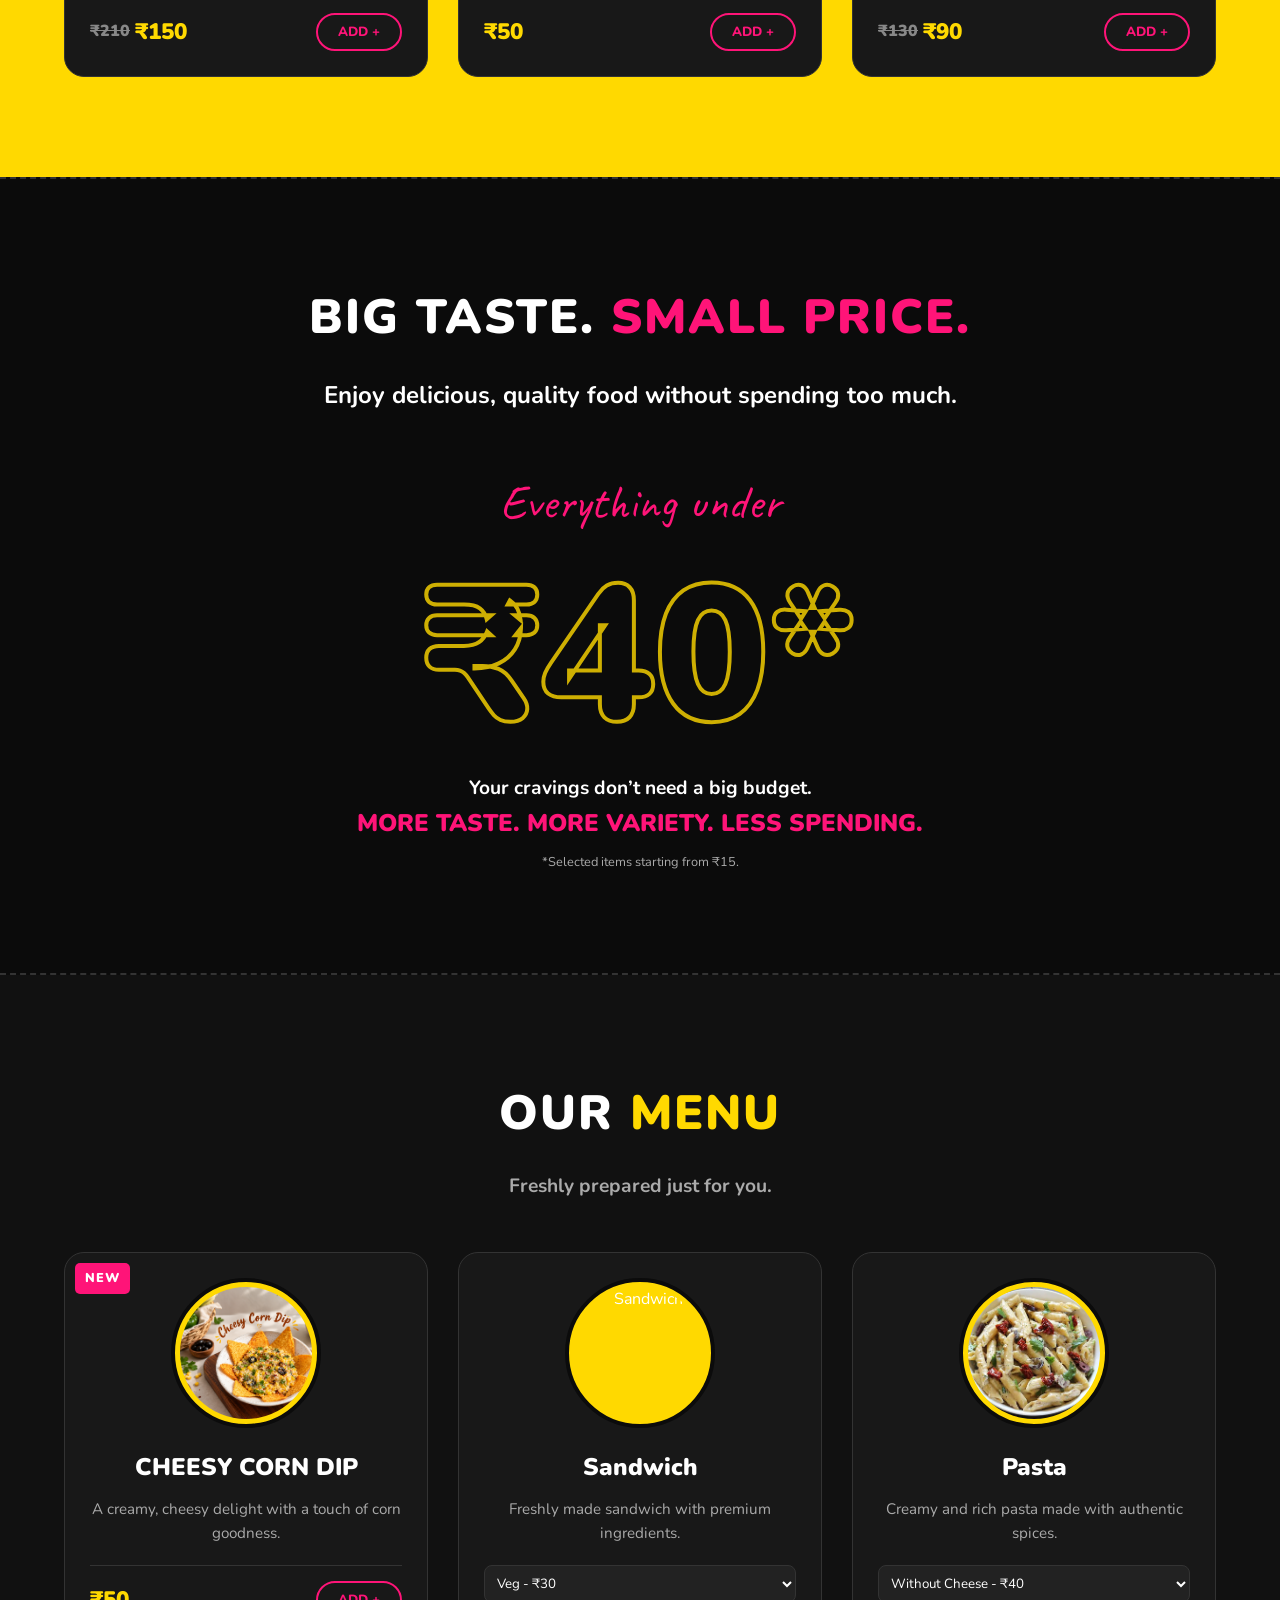
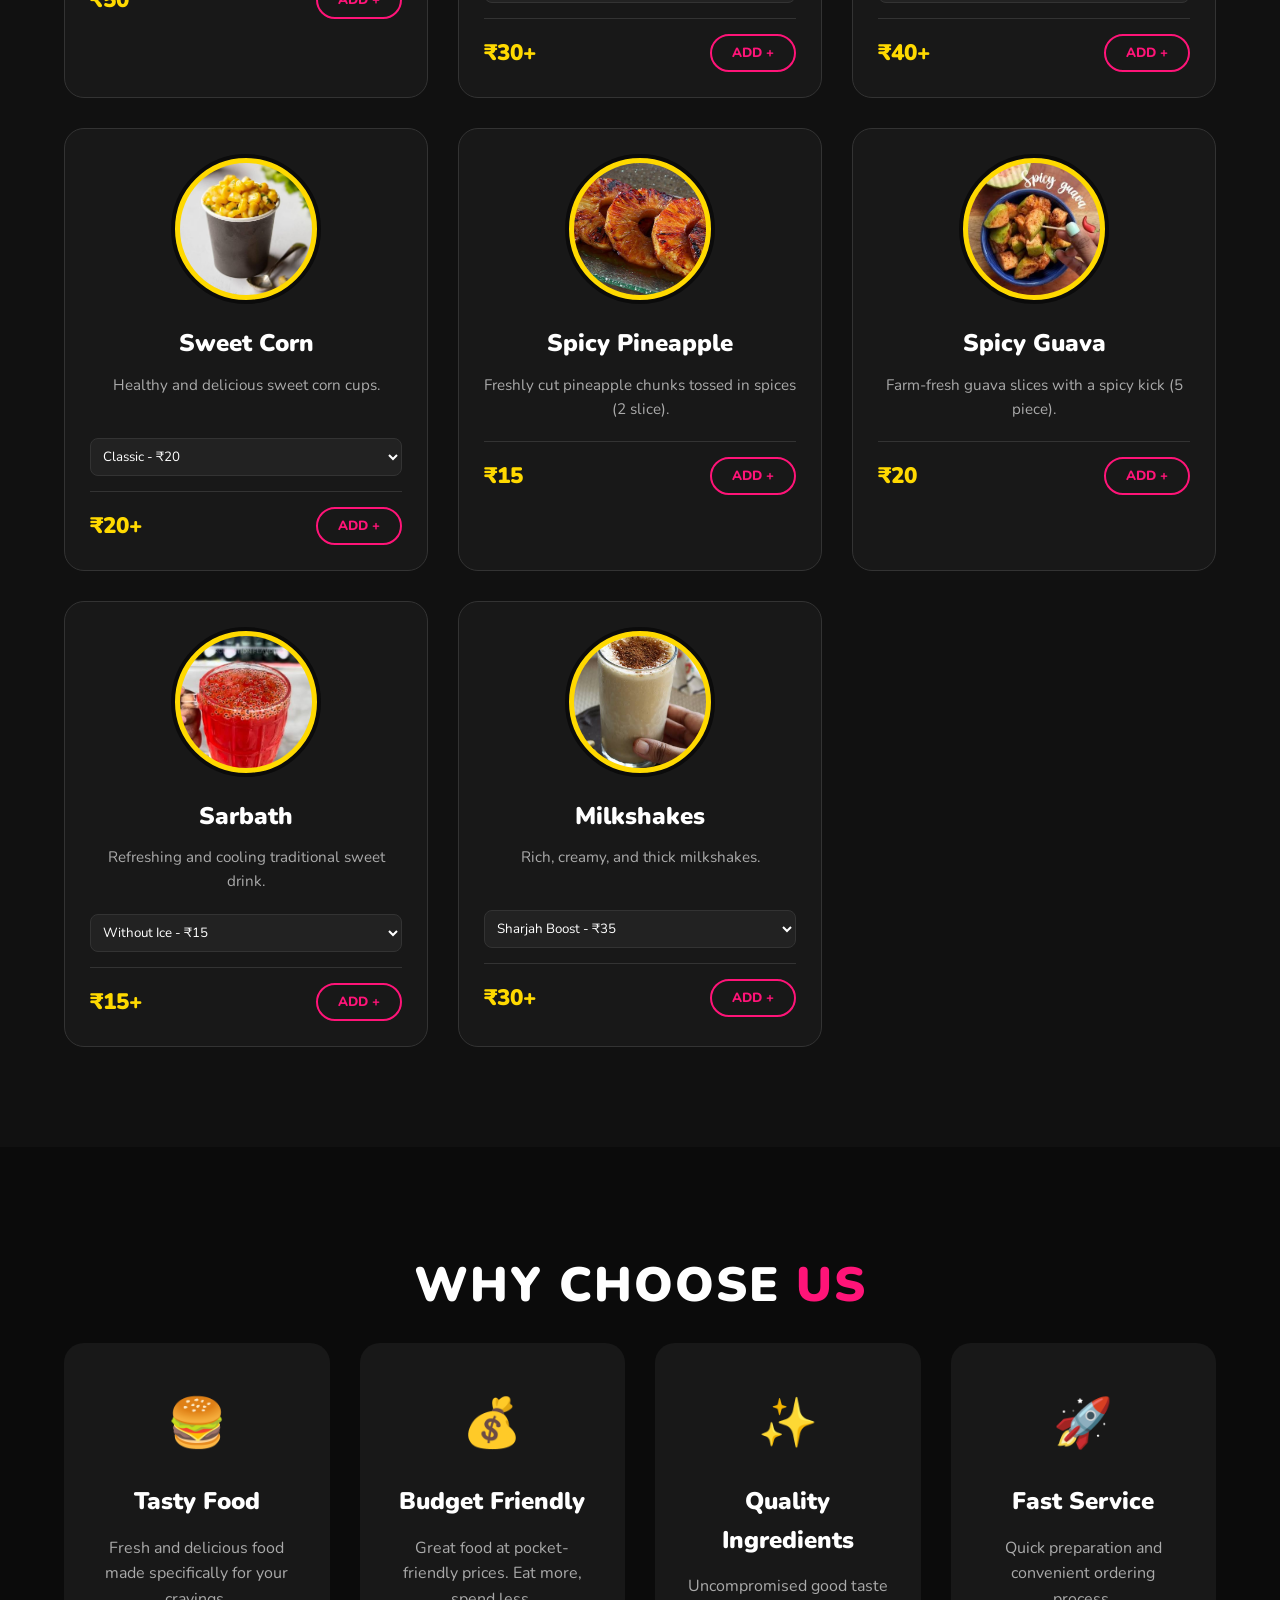
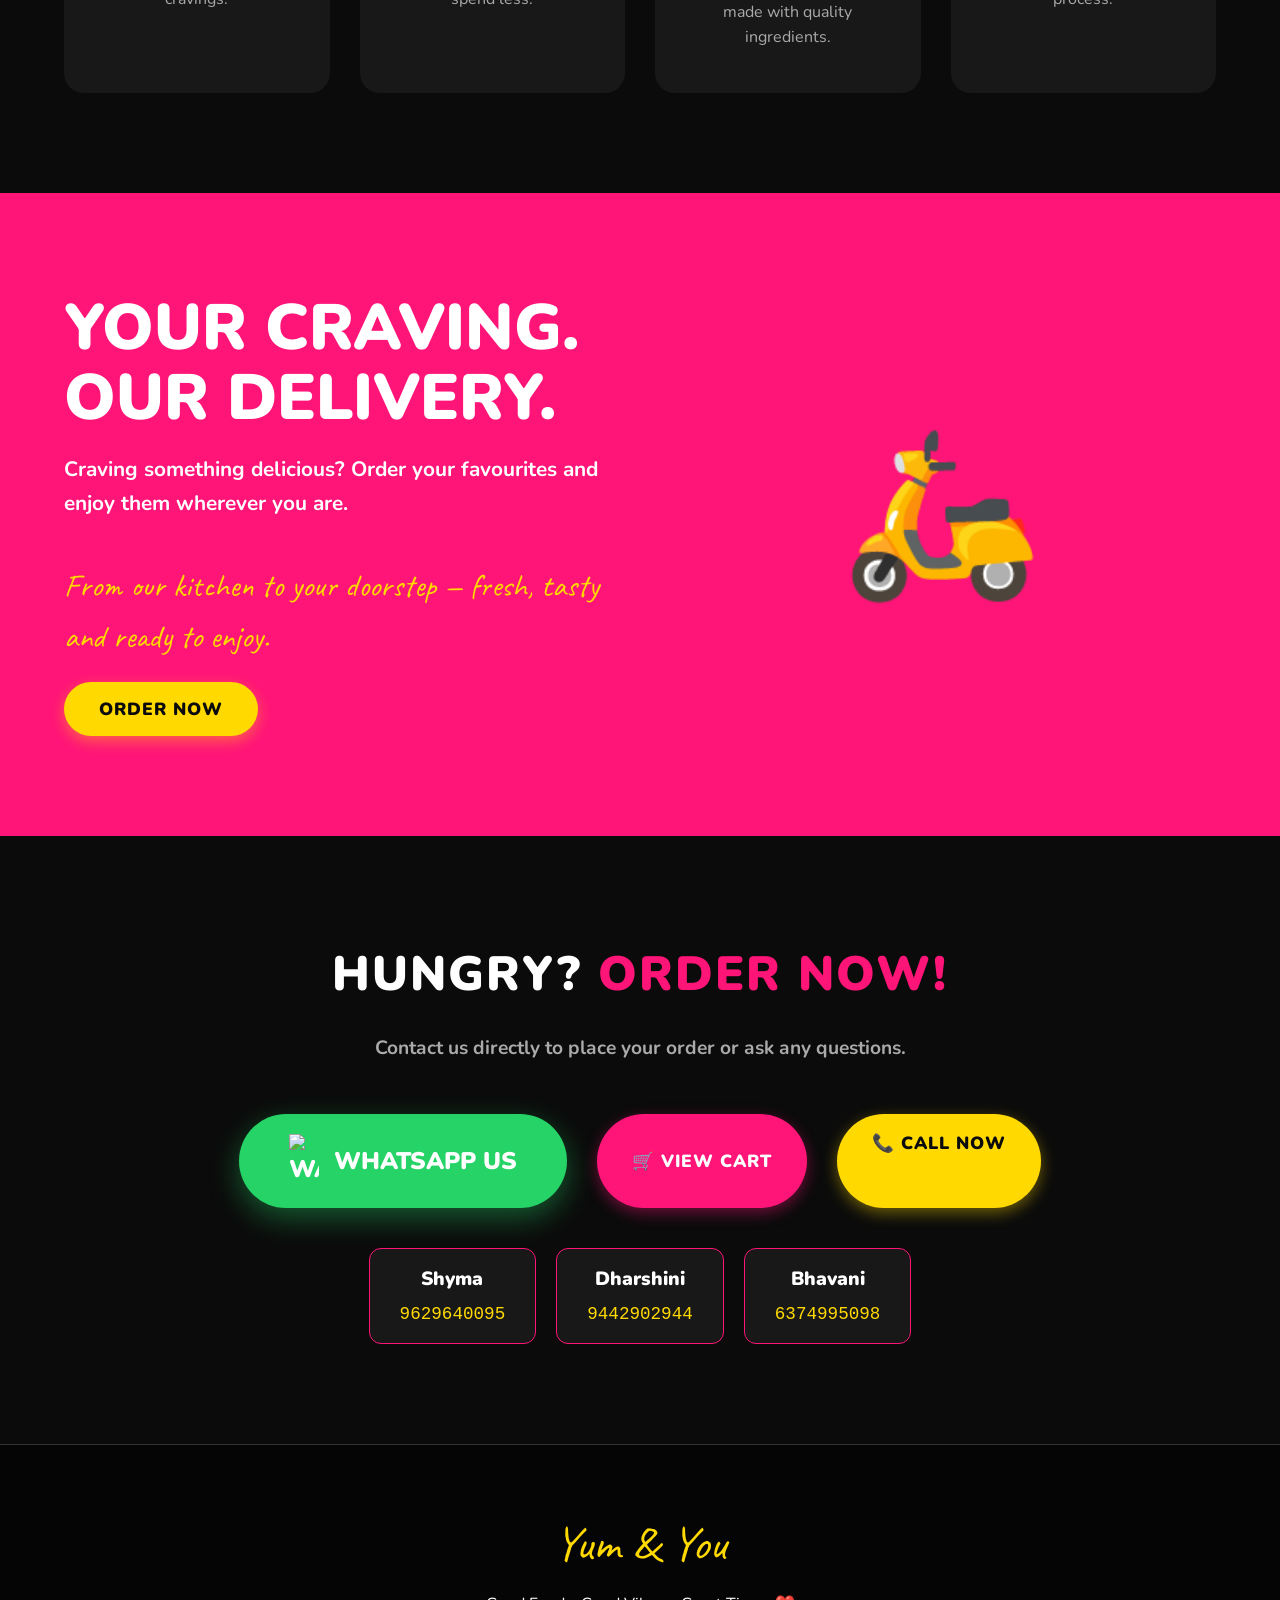
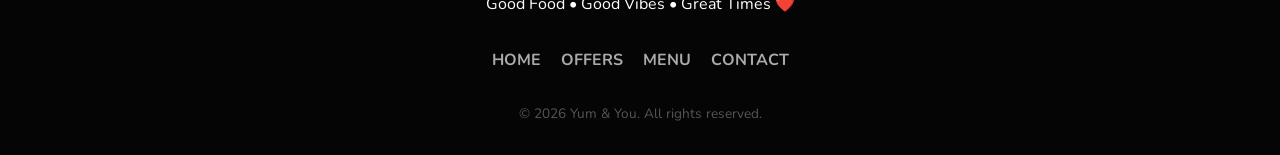
==== commit 746e7f14: "Add Cheesy Corn Dip and fix hero description alignment" ====
--- a/index.html
+++ b/index.html
@@ -72,6 +72,20 @@
         
         <!-- OFFER 2 -->
         <div class="menu-card offer-combo-card" style="margin-top: 60px;">
+            <div class="offer-badge" style="background: var(--primary-pink); font-size: 0.9rem; padding: 5px 15px; top: -15px; right: -10px; transform: rotate(10deg); color: #fff;">NEW</div>
+            <div class="menu-img"><img src="Images/Cheesy%20Corn.png" alt="Cheesy Corn Dip"></div>
+            <h3 class="menu-name">CHEESY CORN DIP</h3>
+            <p class="menu-desc" style="min-height: 50px;">A delicious, creamy, and hot signature cheesy corn dip to satisfy your cravings.</p>
+            <div class="menu-footer" style="margin-top: 15px; border-top: 1px solid #333; padding-top: 15px;">
+                <span class="menu-price" style="display: flex; align-items: center; gap: 5px;">
+                    ₹50
+                </span>
+                <button class="menu-btn" onclick="addItem('Cheesy Corn Dip', 50)">ADD +</button>
+            </div>
+        </div>
+
+        <!-- OFFER 3 -->
+        <div class="menu-card offer-combo-card" style="margin-top: 60px;">
             <div class="offer-badge" style="background: linear-gradient(45deg, var(--primary-yellow), var(--primary-pink)); font-size: 0.9rem; padding: 5px 15px; top: -15px; right: -10px; transform: rotate(10deg); color: #000;">SPECIAL OFFER</div>
             <div class="menu-img"><img src="https://images.unsplash.com/photo-1528735602780-2552fd46c7af?auto=format&fit=crop&w=500&q=60" alt="Sandwich Combo"></div>
             <h3 class="menu-name">BUY 3 GET 1</h3>
@@ -106,6 +120,18 @@
     <p class="section-subtitle">Freshly prepared just for you.</p>
 
     <div class="menu-grid">
+        <!-- CHEESY CORN DIP -->
+        <div class="menu-card" style="position: relative;">
+            <div style="position: absolute; top: 10px; left: 10px; background: var(--primary-pink); color: white; padding: 5px 10px; border-radius: 5px; font-weight: 900; font-size: 0.8rem; z-index: 10; letter-spacing: 1px;">NEW</div>
+            <div class="menu-img"><img src="Images/Cheesy%20Corn.png" alt="Cheesy Corn Dip"></div>
+            <h3 class="menu-name">CHEESY CORN DIP</h3>
+            <p class="menu-desc">A creamy, cheesy delight with a touch of corn goodness.</p>
+            <div class="menu-footer">
+                <span class="menu-price">₹50</span>
+                <button class="menu-btn" onclick="addItem('Cheesy Corn Dip', 50)">ADD +</button>
+            </div>
+        </div>
+
         <div class="menu-card">
             <div class="menu-img"><img src="https://images.unsplash.com/photo-1528735602780-2552fd46c7af?auto=format&fit=crop&w=500&q=60" alt="Sandwich"></div>
             <h3 class="menu-name">Sandwich</h3>
--- a/style.css
+++ b/style.css
@@ -197,7 +197,7 @@
     align-items: center;
     justify-content: center;
     text-align: center;
-    padding: 80px 5% 100px;
+    padding: 180px 5% 100px;
     background: radial-gradient(circle at center, #2a0b16, #0B0B0B);
     position: relative;
     overflow: hidden;
@@ -235,8 +235,9 @@
 .hero-desc {
     font-size: 1.2rem;
     color: var(--text-muted);
-    margin-bottom: 40px;
+    margin: 0 auto 40px auto;
     max-width: 500px;
+    text-align: center;
 }
 
 .hero-buttons {
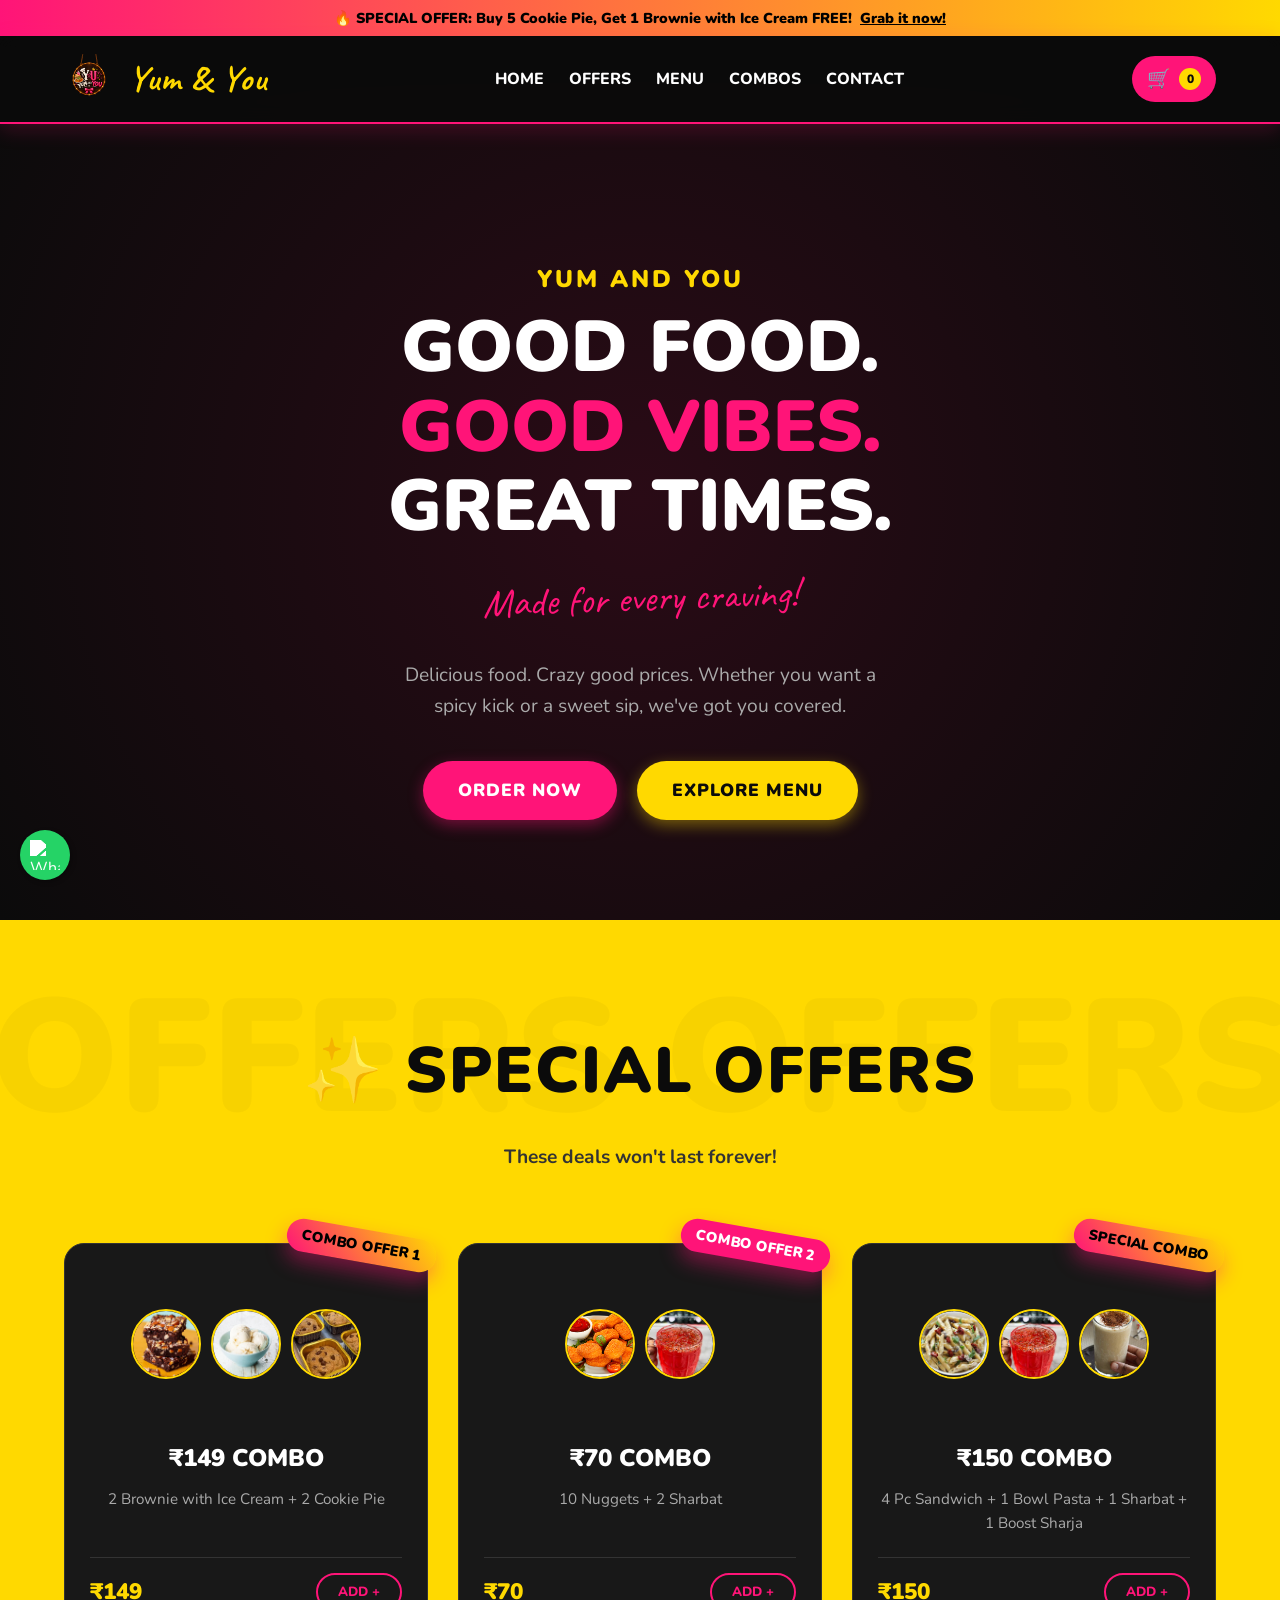
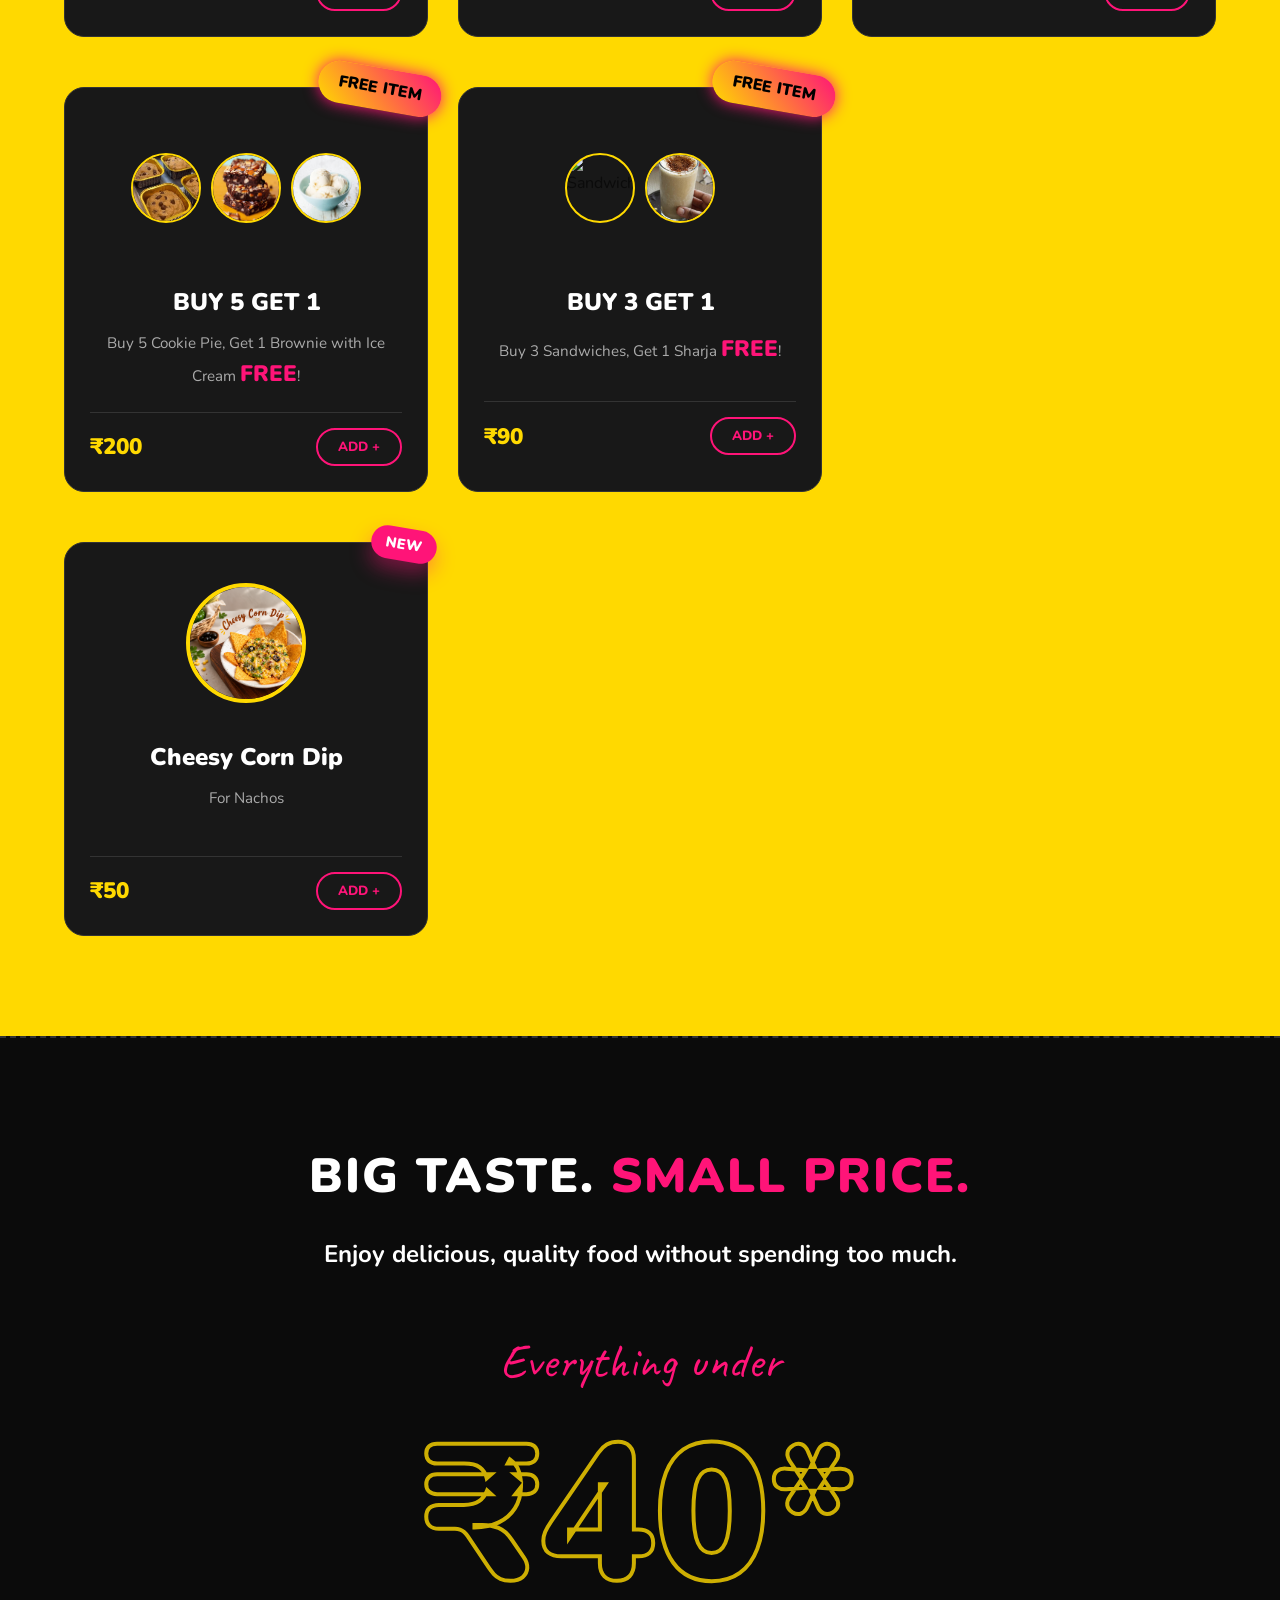
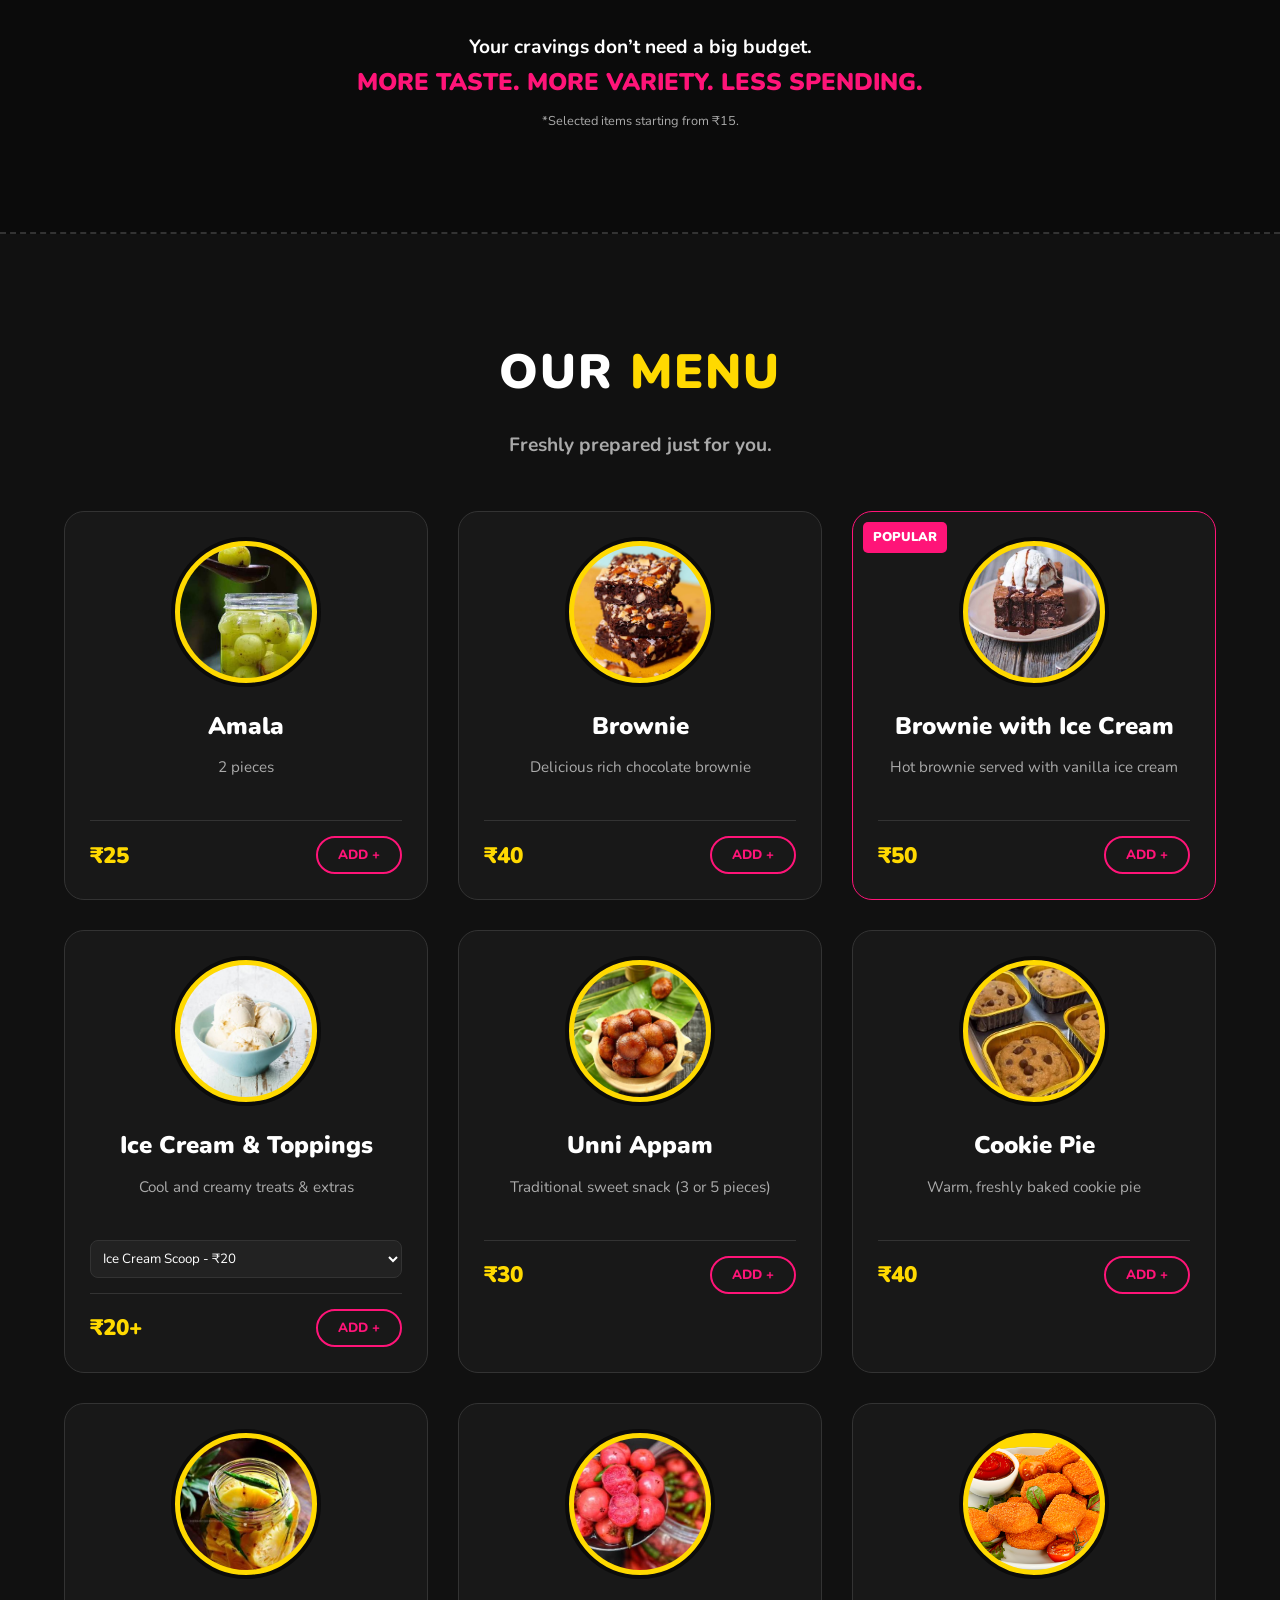
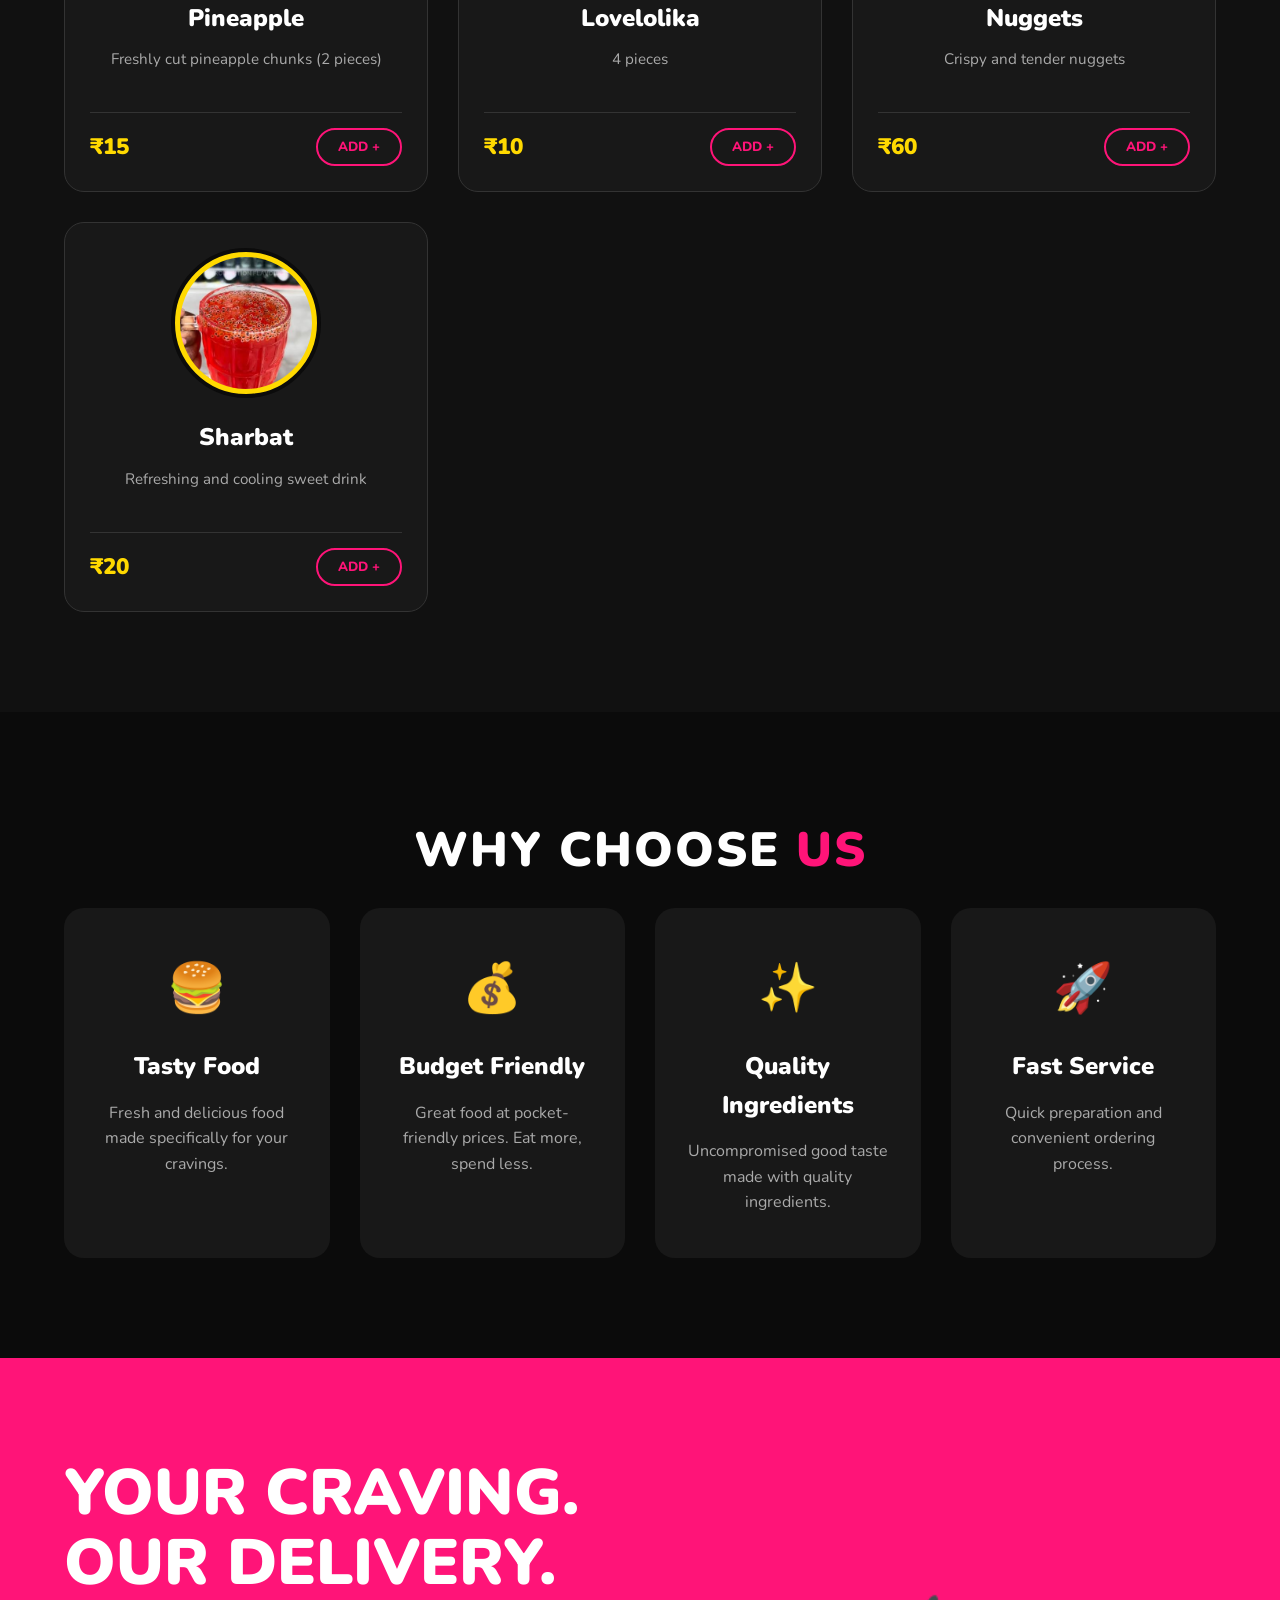
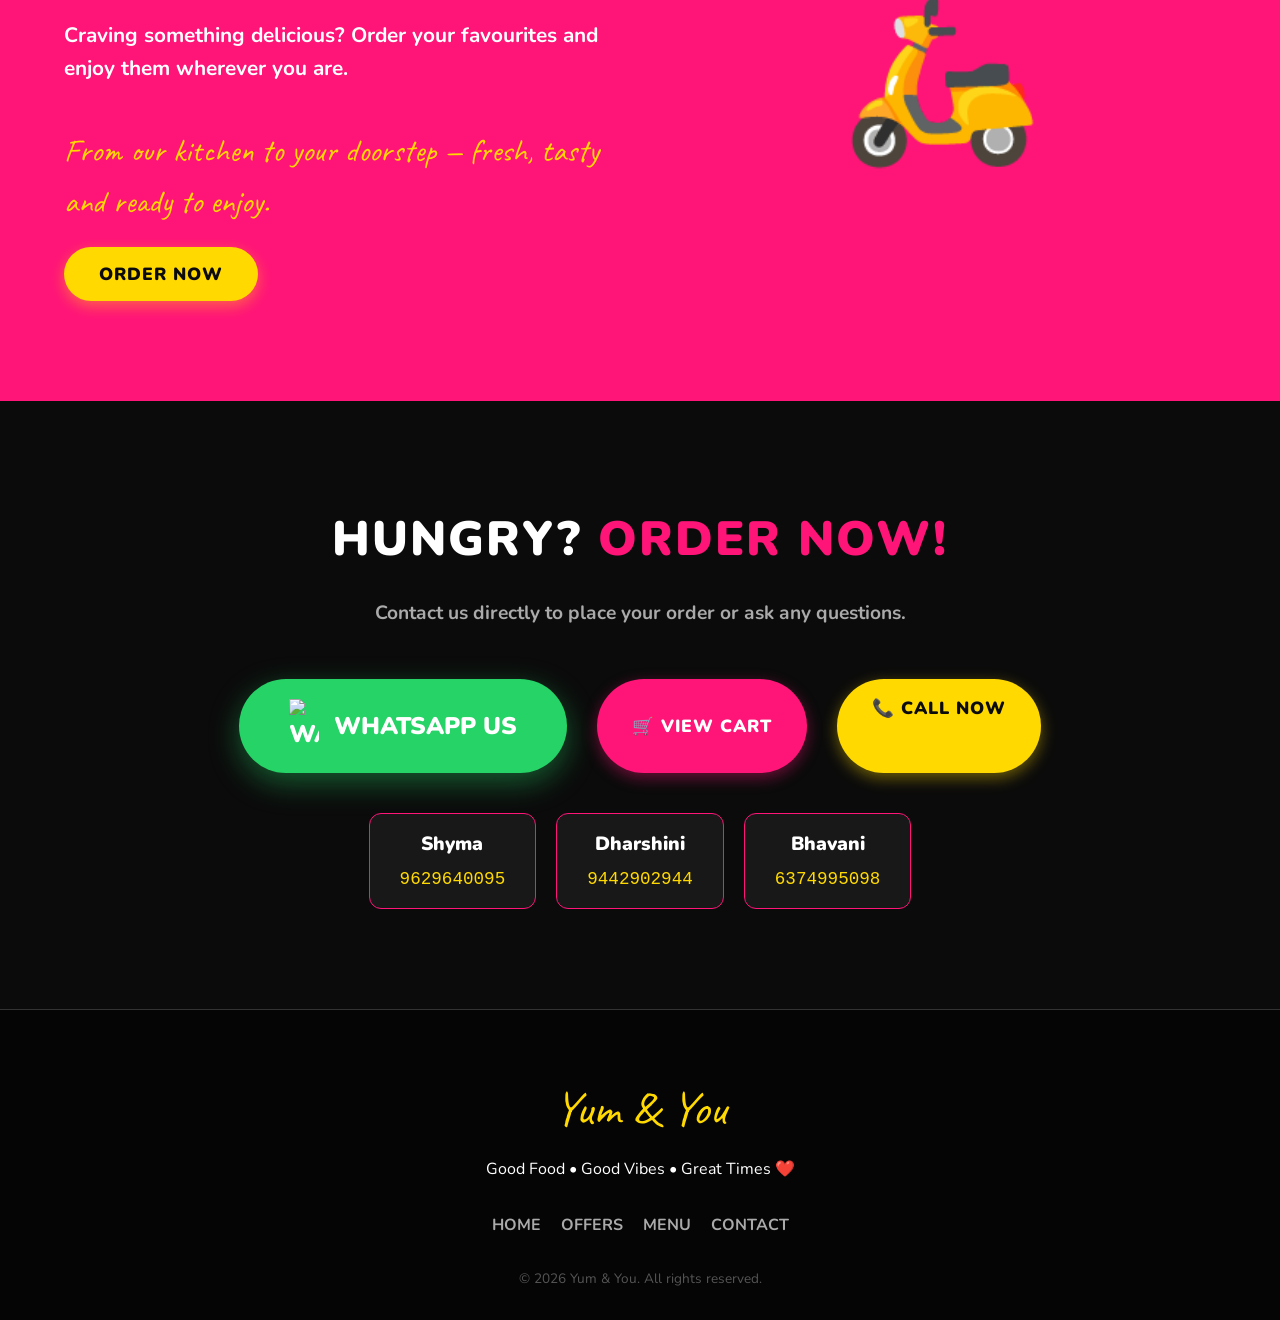
==== commit 3bc2182e: "Update menu items and restructure special offers section" ====
--- a/index.html
+++ b/index.html
@@ -9,7 +9,7 @@
 <div id="top-bar-wrapper" style="position: absolute; top: 0; left: 0; width: 100%; z-index: 1001;">
     <!-- ANNOUNCEMENT BAR -->
     <div style="width: 100%; background: linear-gradient(90deg, var(--primary-pink), var(--primary-yellow)); color: #000; display: flex; justify-content: center; align-items: center; font-weight: 900; font-size: 0.9rem; padding: 8px 15px; box-shadow: 0 2px 10px rgba(0,0,0,0.2); text-align: center; line-height: 1.4;">
-        🔥 SPECIAL OFFER: Buy 3 Veg Sandwiches, Get 1 Boost Sharja FREE! &nbsp;<a href="#offers" style="color: #000; text-decoration: underline; white-space: nowrap;">Grab it now!</a>
+        🔥 SPECIAL OFFER: Buy 5 Cookie Pie, Get 1 Brownie with Ice Cream FREE! &nbsp;<a href="#offers" style="color: #000; text-decoration: underline; white-space: nowrap;">Grab it now!</a>
     </div>
 
     <!-- HEADER -->
@@ -51,51 +51,106 @@
 
 <!-- SPECIAL OFFERS SECTION -->
 <section class="offers-section" id="offers">
-    <h2 class="section-title" style="color: var(--bg-main);">SPECIAL OFFERS</h2>
+    <h2 class="section-title" style="color: var(--bg-main);">✨ SPECIAL OFFERS</h2>
     <p class="section-subtitle" style="color: #333;">These deals won't last forever!</p>
     
-    <div class="offers-grid" style="display: grid; grid-template-columns: repeat(auto-fill, minmax(280px, 1fr)); gap: 30px; margin-top: 50px;">
-        <!-- OFFER 1 -->
-        <div class="menu-card offer-combo-card" style="margin-top: 60px;">
+    <!-- COMBO OFFERS -->
+    <div class="offers-grid" style="display: grid; grid-template-columns: repeat(auto-fill, minmax(280px, 1fr)); gap: 30px; margin-top: 30px;">
+        <!-- COMBO 1 -->
+        <div class="menu-card offer-combo-card" style="margin-top: 20px;">
+            <div class="offer-badge" style="background: linear-gradient(45deg, var(--primary-pink), var(--primary-yellow)); font-size: 0.9rem; padding: 5px 15px; top: -15px; right: -10px; transform: rotate(10deg); color: #000;">COMBO OFFER 1</div>
+            <div class="menu-img" style="background:transparent; border:none; border-radius:0; width:auto; gap:10px; padding:0;">
+                <img src="Images/Brownie.png" alt="Brownie" style="width:70px; height:70px; border:2px solid var(--primary-yellow);">
+                <img src="Images/IceCream.png" alt="Ice Cream" style="width:70px; height:70px; border:2px solid var(--primary-yellow);">
+                <img src="Images/Cookie Pie.png" alt="Cookie Pie" style="width:70px; height:70px; border:2px solid var(--primary-yellow);">
+            </div>
+            <h3 class="menu-name">₹149 COMBO</h3>
+            <p class="menu-desc" style="min-height: 50px;">2 Brownie with Ice Cream + 2 Cookie Pie</p>
+            <div class="menu-footer" style="margin-top: 15px; border-top: 1px solid #333; padding-top: 15px;">
+                <span class="menu-price">₹149</span>
+                <button class="menu-btn" onclick="addItem('2 Brownie w/ Ice Cream + 2 Cookie Pie', 149)">ADD +</button>
+            </div>
+        </div>
+        
+        <!-- COMBO 2 -->
+        <div class="menu-card offer-combo-card" style="margin-top: 20px;">
+            <div class="offer-badge" style="background: var(--primary-pink); font-size: 0.9rem; padding: 5px 15px; top: -15px; right: -10px; transform: rotate(10deg); color: #fff;">COMBO OFFER 2</div>
+            <div class="menu-img" style="background:transparent; border:none; border-radius:0; width:auto; gap:10px; padding:0;">
+                <img src="Images/Nuggets.png" alt="Nuggets" style="width:70px; height:70px; border:2px solid var(--primary-yellow);">
+                <img src="Images/Sharbath.png" alt="Sharbat" style="width:70px; height:70px; border:2px solid var(--primary-yellow);">
+            </div>
+            <h3 class="menu-name">₹70 COMBO</h3>
+            <p class="menu-desc" style="min-height: 50px;">10 Nuggets + 2 Sharbat</p>
+            <div class="menu-footer" style="margin-top: 15px; border-top: 1px solid #333; padding-top: 15px;">
+                <span class="menu-price">₹70</span>
+                <button class="menu-btn" onclick="addItem('10 Nuggets + 2 Sharbat', 70)">ADD +</button>
+            </div>
+        </div>
+
+        <!-- SPECIAL COMBO OFFER -->
+        <div class="menu-card offer-combo-card" style="margin-top: 20px;">
             <div class="offer-badge" style="background: linear-gradient(45deg, var(--primary-pink), var(--primary-yellow)); font-size: 0.9rem; padding: 5px 15px; top: -15px; right: -10px; transform: rotate(10deg); color: #000;">SPECIAL COMBO</div>
-            <div class="menu-img"><img src="Images/Pasta.png" alt="Combo Offer"></div>
+            <div class="menu-img" style="background:transparent; border:none; border-radius:0; width:auto; gap:10px; padding:0;">
+                <img src="Images/Pasta.png" alt="Pasta" style="width:70px; height:70px; border:2px solid var(--primary-yellow);">
+                <img src="Images/Sharbath.png" alt="Sharbat" style="width:70px; height:70px; border:2px solid var(--primary-yellow);">
+                <img src="Images/Sharja boost.png" alt="Sharja" style="width:70px; height:70px; border:2px solid var(--primary-yellow);">
+            </div>
             <h3 class="menu-name">₹150 COMBO</h3>
-            <p class="menu-desc" style="min-height: 50px;">4 Pc Sandwich + 1 Bowl Pasta + 1 Sarbath + 1 Boost Sharja</p>
-            <div class="menu-footer" style="margin-top: 15px; border-top: 1px solid #333; padding-top: 15px;">
-                <span class="menu-price" style="display: flex; align-items: center; gap: 5px;">
-                    <span style="text-decoration: line-through; color: #888; font-size: 1rem;">₹210</span>
-                    ₹150
-                </span>
-                <button class="menu-btn" onclick="addItem('₹150 Super Combo', 150)">ADD +</button>
-            </div>
-        </div>
-        
-        <!-- OFFER 2 -->
-        <div class="menu-card offer-combo-card" style="margin-top: 60px;">
+            <p class="menu-desc" style="min-height: 50px;">4 Pc Sandwich + 1 Bowl Pasta + 1 Sharbat + 1 Boost Sharja</p>
+            <div class="menu-footer" style="margin-top: 15px; border-top: 1px solid #333; padding-top: 15px;">
+                <span class="menu-price">₹150</span>
+                <button class="menu-btn" onclick="addItem('Special Combo Offer', 150)">ADD +</button>
+            </div>
+        </div>
+    </div>
+
+    <!-- SPECIAL OFFERS -->
+    <div class="offers-grid" style="display: grid; grid-template-columns: repeat(auto-fill, minmax(280px, 1fr)); gap: 30px; margin-top: 30px;">
+        <!-- SPECIAL OFFER 1 -->
+        <div class="menu-card offer-combo-card" style="margin-top: 20px;">
+            <div class="offer-badge" style="background: linear-gradient(45deg, var(--primary-yellow), var(--primary-pink)); font-size: 1rem; padding: 8px 20px; top: -20px; right: -15px; transform: rotate(10deg); color: #000; font-weight: 900; box-shadow: 0 0 15px var(--primary-pink);">FREE ITEM</div>
+            <div class="menu-img" style="background:transparent; border:none; border-radius:0; width:auto; gap:10px; padding:0;">
+                <img src="Images/Cookie Pie.png" alt="Cookie Pie" style="width:70px; height:70px; border:2px solid var(--primary-yellow);">
+                <img src="Images/Brownie.png" alt="Brownie" style="width:70px; height:70px; border:2px solid var(--primary-yellow);">
+                <img src="Images/IceCream.png" alt="Ice Cream" style="width:70px; height:70px; border:2px solid var(--primary-yellow);">
+            </div>
+            <h3 class="menu-name">BUY 5 GET 1</h3>
+            <p class="menu-desc" style="min-height: 50px;">Buy 5 Cookie Pie, Get 1 Brownie with Ice Cream <span class="highlight-pink" style="font-weight:900; font-size:1.4rem; text-transform: uppercase;">FREE</span>!</p>
+            <div class="menu-footer" style="margin-top: 15px; border-top: 1px solid #333; padding-top: 15px;">
+                <span class="menu-price">₹200</span>
+                <button class="menu-btn" onclick="addItem('Buy 5 Cookie Pie Get 1 Brownie w/ Ice Cream Free', 200)">ADD +</button>
+            </div>
+        </div>
+
+        <!-- SPECIAL OFFER 2 -->
+        <div class="menu-card offer-combo-card" style="margin-top: 20px;">
+            <div class="offer-badge" style="background: linear-gradient(45deg, var(--primary-yellow), var(--primary-pink)); font-size: 1rem; padding: 8px 20px; top: -20px; right: -15px; transform: rotate(10deg); color: #000; font-weight: 900; box-shadow: 0 0 15px var(--primary-pink);">FREE ITEM</div>
+            <div class="menu-img" style="background:transparent; border:none; border-radius:0; width:auto; gap:10px; padding:0;">
+                <img src="https://images.unsplash.com/photo-1528735602780-2552fd46c7af?auto=format&fit=crop&w=500&q=60" alt="Sandwich" style="width:70px; height:70px; border:2px solid var(--primary-yellow); object-fit:cover;">
+                <img src="Images/Sharja boost.png" alt="Sharja Boost" style="width:70px; height:70px; border:2px solid var(--primary-yellow);">
+            </div>
+            <h3 class="menu-name">BUY 3 GET 1</h3>
+            <p class="menu-desc" style="min-height: 50px;">Buy 3 Sandwiches, Get 1 Sharja <span class="highlight-pink" style="font-weight:900; font-size:1.4rem; text-transform: uppercase;">FREE</span>!</p>
+            <div class="menu-footer" style="margin-top: 15px; border-top: 1px solid #333; padding-top: 15px;">
+                <span class="menu-price">₹90</span>
+                <button class="menu-btn" onclick="addItem('Buy 3 Sandwiches Get 1 Sharja Free', 90)">ADD +</button>
+            </div>
+        </div>
+    </div>
+
+    <!-- NEWLY INTRODUCED -->
+    <div class="offers-grid" style="display: grid; grid-template-columns: repeat(auto-fill, minmax(280px, 1fr)); gap: 30px; margin-top: 30px;">
+        <!-- CHEESY CORN DIP -->
+        <div class="menu-card offer-combo-card" style="margin-top: 20px;">
             <div class="offer-badge" style="background: var(--primary-pink); font-size: 0.9rem; padding: 5px 15px; top: -15px; right: -10px; transform: rotate(10deg); color: #fff;">NEW</div>
-            <div class="menu-img"><img src="Images/Cheesy%20Corn.png" alt="Cheesy Corn Dip"></div>
-            <h3 class="menu-name">CHEESY CORN DIP</h3>
-            <p class="menu-desc" style="min-height: 50px;">A delicious, creamy, and hot signature cheesy corn dip to satisfy your cravings.</p>
-            <div class="menu-footer" style="margin-top: 15px; border-top: 1px solid #333; padding-top: 15px;">
-                <span class="menu-price" style="display: flex; align-items: center; gap: 5px;">
-                    ₹50
-                </span>
+            <div class="menu-img" style="background:transparent; border:none; border-radius:0; width:auto; padding:0;">
+                <img src="Images/Cheesy Corn.png" alt="Cheesy Corn Dip" style="width:120px; height:120px; border-radius:50%; border:4px solid var(--primary-yellow); object-fit:cover;">
+            </div>
+            <h3 class="menu-name">Cheesy Corn Dip</h3>
+            <p class="menu-desc" style="min-height: 50px;">For Nachos</p>
+            <div class="menu-footer" style="margin-top: 15px; border-top: 1px solid #333; padding-top: 15px;">
+                <span class="menu-price">₹50</span>
                 <button class="menu-btn" onclick="addItem('Cheesy Corn Dip', 50)">ADD +</button>
-            </div>
-        </div>
-
-        <!-- OFFER 3 -->
-        <div class="menu-card offer-combo-card" style="margin-top: 60px;">
-            <div class="offer-badge" style="background: linear-gradient(45deg, var(--primary-yellow), var(--primary-pink)); font-size: 0.9rem; padding: 5px 15px; top: -15px; right: -10px; transform: rotate(10deg); color: #000;">SPECIAL OFFER</div>
-            <div class="menu-img"><img src="https://images.unsplash.com/photo-1528735602780-2552fd46c7af?auto=format&fit=crop&w=500&q=60" alt="Sandwich Combo"></div>
-            <h3 class="menu-name">BUY 3 GET 1</h3>
-            <p class="menu-desc" style="min-height: 50px;">Buy 3 Veg Sandwiches, Get 1 Boost Sharja completely FREE!</p>
-            <div class="menu-footer" style="margin-top: 15px; border-top: 1px solid #333; padding-top: 15px;">
-                <span class="menu-price" style="display: flex; align-items: center; gap: 5px;">
-                    <span style="text-decoration: line-through; color: #888; font-size: 1rem;">₹130</span>
-                    ₹90
-                </span>
-                <button class="menu-btn" onclick="addItem('Buy 3 Sandwich Get 1 Sharja Free', 90)">ADD +</button>
             </div>
         </div>
     </div>
@@ -120,106 +175,118 @@
     <p class="section-subtitle">Freshly prepared just for you.</p>
 
     <div class="menu-grid">
-        <!-- CHEESY CORN DIP -->
-        <div class="menu-card" style="position: relative;">
-            <div style="position: absolute; top: 10px; left: 10px; background: var(--primary-pink); color: white; padding: 5px 10px; border-radius: 5px; font-weight: 900; font-size: 0.8rem; z-index: 10; letter-spacing: 1px;">NEW</div>
-            <div class="menu-img"><img src="Images/Cheesy%20Corn.png" alt="Cheesy Corn Dip"></div>
-            <h3 class="menu-name">CHEESY CORN DIP</h3>
-            <p class="menu-desc">A creamy, cheesy delight with a touch of corn goodness.</p>
+        <!-- AMALA -->
+        <div class="menu-card">
+            <div class="menu-img"><img src="Images/Gooseberry salty.png" alt="Amala"></div>
+            <h3 class="menu-name">Amala</h3>
+            <p class="menu-desc">2 pieces</p>
+            <div class="menu-footer">
+                <span class="menu-price">₹25</span>
+                <button class="menu-btn" onclick="addItem('Amala (2 pieces)', 25)">ADD +</button>
+            </div>
+        </div>
+
+        <!-- BROWNIE -->
+        <div class="menu-card">
+            <div class="menu-img"><img src="Images/Brownie.png" alt="Brownie"></div>
+            <h3 class="menu-name">Brownie</h3>
+            <p class="menu-desc">Delicious rich chocolate brownie</p>
+            <div class="menu-footer">
+                <span class="menu-price">₹40</span>
+                <button class="menu-btn" onclick="addItem('Brownie', 40)">ADD +</button>
+            </div>
+        </div>
+
+        <!-- BROWNIE WITH ICE CREAM -->
+        <div class="menu-card" style="border-color: var(--primary-pink);">
+            <div style="position: absolute; top: 10px; left: 10px; background: var(--primary-pink); color: white; padding: 5px 10px; border-radius: 5px; font-weight: 900; font-size: 0.8rem; z-index: 10;">POPULAR</div>
+            <div class="menu-img"><img src="Images/Browine With Icecream.png" alt="Brownie with Ice Cream"></div>
+            <h3 class="menu-name">Brownie with Ice Cream</h3>
+            <p class="menu-desc">Hot brownie served with vanilla ice cream</p>
             <div class="menu-footer">
                 <span class="menu-price">₹50</span>
-                <button class="menu-btn" onclick="addItem('Cheesy Corn Dip', 50)">ADD +</button>
-            </div>
-        </div>
-
-        <div class="menu-card">
-            <div class="menu-img"><img src="https://images.unsplash.com/photo-1528735602780-2552fd46c7af?auto=format&fit=crop&w=500&q=60" alt="Sandwich"></div>
-            <h3 class="menu-name">Sandwich</h3>
-            <p class="menu-desc">Freshly made sandwich with premium ingredients.</p>
-            <select id="sandwichSelect" class="variant-select" style="width: 100%; padding: 8px; margin-bottom: 15px; background: #222; color: white; border: 1px solid var(--border-color); border-radius: 8px; outline: none; font-family: inherit;">
-                <option value="Sandwich Veg|30">Veg - ₹30</option>
-                <option value="Sandwich Non-Veg|35">Non Veg - ₹35</option>
+                <button class="menu-btn" onclick="addItem('Brownie with Ice Cream', 50)">ADD +</button>
+            </div>
+        </div>
+
+        <!-- ICE CREAM & TOPPINGS -->
+        <div class="menu-card">
+            <div class="menu-img"><img src="Images/IceCream.png" alt="Ice Cream"></div>
+            <h3 class="menu-name">Ice Cream & Toppings</h3>
+            <p class="menu-desc">Cool and creamy treats & extras</p>
+            <select id="icecreamSelect" class="variant-select" style="width: 100%; padding: 8px; margin-bottom: 15px; background: #222; color: white; border: 1px solid var(--border-color); border-radius: 8px; outline: none; font-family: inherit;">
+                <option value="Ice Cream Scoop|20">Ice Cream Scoop - ₹20</option>
+                <option value="Toppings|25">Toppings - ₹25</option>
             </select>
             <div class="menu-footer">
-                <span class="menu-price">₹30+</span>
-                <button class="menu-btn" onclick="addVariantItem('sandwichSelect')">ADD +</button>
-            </div>
-        </div>
-
-        <div class="menu-card">
-            <div class="menu-img"><img src="Images/Pasta.png" alt="Pasta"></div>
-            <h3 class="menu-name">Pasta</h3>
-            <p class="menu-desc">Creamy and rich pasta made with authentic spices.</p>
-            <select id="pastaSelect" class="variant-select" style="width: 100%; padding: 8px; margin-bottom: 15px; background: #222; color: white; border: 1px solid var(--border-color); border-radius: 8px; outline: none; font-family: inherit;">
-                <option value="Pasta without cheese|40">Without Cheese - ₹40</option>
-                <option value="Pasta with cheese|45">With Cheese - ₹45</option>
-            </select>
-            <div class="menu-footer">
-                <span class="menu-price">₹40+</span>
-                <button class="menu-btn" onclick="addVariantItem('pastaSelect')">ADD +</button>
-            </div>
-        </div>
-
-        <div class="menu-card">
-            <div class="menu-img"><img src="Images/Corn.png" alt="Sweet Corn"></div>
-            <h3 class="menu-name">Sweet Corn</h3>
-            <p class="menu-desc">Healthy and delicious sweet corn cups.</p>
-            <select id="cornSelect" class="variant-select" style="width: 100%; padding: 8px; margin-bottom: 15px; background: #222; color: white; border: 1px solid var(--border-color); border-radius: 8px; outline: none; font-family: inherit;">
-                <option value="Sweet Corn|20">Classic - ₹20</option>
-                <option value="Sweet Corn with cheese & masala|25">Cheese & Masala - ₹25</option>
-            </select>
-            <div class="menu-footer">
                 <span class="menu-price">₹20+</span>
-                <button class="menu-btn" onclick="addVariantItem('cornSelect')">ADD +</button>
-            </div>
-        </div>
-
-        <div class="menu-card">
-            <div class="menu-img"><img src="Images/Spicy Pine Apple.png" alt="Spicy Pineapple"></div>
-            <h3 class="menu-name">Spicy Pineapple</h3>
-            <p class="menu-desc">Freshly cut pineapple chunks tossed in spices (2 slice).</p>
+                <button class="menu-btn" onclick="addVariantItem('icecreamSelect')">ADD +</button>
+            </div>
+        </div>
+
+        <!-- UNNI APPAM -->
+        <div class="menu-card">
+            <div class="menu-img"><img src="Images/Unniappam.png" alt="Unni Appam"></div>
+            <h3 class="menu-name">Unni Appam</h3>
+            <p class="menu-desc">Traditional sweet snack (3 or 5 pieces)</p>
+            <div class="menu-footer">
+                <span class="menu-price">₹30</span>
+                <button class="menu-btn" onclick="addItem('Unni Appam', 30)">ADD +</button>
+            </div>
+        </div>
+
+        <!-- COOKIE PIE -->
+        <div class="menu-card">
+            <div class="menu-img"><img src="Images/Cookie Pie.png" alt="Cookie Pie"></div>
+            <h3 class="menu-name">Cookie Pie</h3>
+            <p class="menu-desc">Warm, freshly baked cookie pie</p>
+            <div class="menu-footer">
+                <span class="menu-price">₹40</span>
+                <button class="menu-btn" onclick="addItem('Cookie Pie', 40)">ADD +</button>
+            </div>
+        </div>
+
+        <!-- PINEAPPLE -->
+        <div class="menu-card">
+            <div class="menu-img"><img src="Images/Pineapple Salty.png" alt="Pineapple"></div>
+            <h3 class="menu-name">Pineapple</h3>
+            <p class="menu-desc">Freshly cut pineapple chunks (2 pieces)</p>
             <div class="menu-footer">
                 <span class="menu-price">₹15</span>
-                <button class="menu-btn" onclick="addItem('Spicy Pineapple 2 slice', 15)">ADD +</button>
-            </div>
-        </div>
-
-        <div class="menu-card">
-            <div class="menu-img"><img src="Images/Spicy Guava.png" alt="Spicy Guava"></div>
-            <h3 class="menu-name">Spicy Guava</h3>
-            <p class="menu-desc">Farm-fresh guava slices with a spicy kick (5 piece).</p>
+                <button class="menu-btn" onclick="addItem('Pineapple (2 pieces)', 15)">ADD +</button>
+            </div>
+        </div>
+
+        <!-- LOVELOLIKA -->
+        <div class="menu-card">
+            <div class="menu-img"><img src="Images/Lovelolika Salty.png" alt="Lovelolika"></div>
+            <h3 class="menu-name">Lovelolika</h3>
+            <p class="menu-desc">4 pieces</p>
+            <div class="menu-footer">
+                <span class="menu-price">₹10</span>
+                <button class="menu-btn" onclick="addItem('Lovelolika (4 pieces)', 10)">ADD +</button>
+            </div>
+        </div>
+
+        <!-- NUGGETS -->
+        <div class="menu-card">
+            <div class="menu-img"><img src="Images/Nuggets.png" alt="Nuggets"></div>
+            <h3 class="menu-name">Nuggets</h3>
+            <p class="menu-desc">Crispy and tender nuggets</p>
+            <div class="menu-footer">
+                <span class="menu-price">₹60</span>
+                <button class="menu-btn" onclick="addItem('Nuggets', 60)">ADD +</button>
+            </div>
+        </div>
+
+        <!-- SHARBAT -->
+        <div class="menu-card">
+            <div class="menu-img"><img src="Images/Sharbath.png" alt="Sharbat"></div>
+            <h3 class="menu-name">Sharbat</h3>
+            <p class="menu-desc">Refreshing and cooling sweet drink</p>
             <div class="menu-footer">
                 <span class="menu-price">₹20</span>
-                <button class="menu-btn" onclick="addItem('Guava 5 piece', 20)">ADD +</button>
-            </div>
-        </div>
-
-        <div class="menu-card">
-            <div class="menu-img"><img src="Images/Sharbath.png" alt="Sarbath"></div>
-            <h3 class="menu-name">Sarbath</h3>
-            <p class="menu-desc">Refreshing and cooling traditional sweet drink.</p>
-            <select id="sarbathSelect" class="variant-select" style="width: 100%; padding: 8px; margin-bottom: 15px; background: #222; color: white; border: 1px solid var(--border-color); border-radius: 8px; outline: none; font-family: inherit;">
-                <option value="Sarbhat without ice|15">Without Ice - ₹15</option>
-                <option value="Sarbhat with ice|20">With Ice - ₹20</option>
-            </select>
-            <div class="menu-footer">
-                <span class="menu-price">₹15+</span>
-                <button class="menu-btn" onclick="addVariantItem('sarbathSelect')">ADD +</button>
-            </div>
-        </div>
-
-        <div class="menu-card">
-            <div class="menu-img"><img src="Images/Sharja boost.png" alt="Sharja"></div>
-            <h3 class="menu-name">Milkshakes</h3>
-            <p class="menu-desc">Rich, creamy, and thick milkshakes.</p>
-            <select id="shakeSelect" class="variant-select" style="width: 100%; padding: 8px; margin-bottom: 15px; background: #222; color: white; border: 1px solid var(--border-color); border-radius: 8px; outline: none; font-family: inherit;">
-                <option value="Sharjah boost|35">Sharjah Boost - ₹35</option>
-                <option value="Horlicks|35">Horlicks - ₹35</option>
-                <option value="Chocolate|30">Chocolate - ₹30</option>
-            </select>
-            <div class="menu-footer">
-                <span class="menu-price">₹30+</span>
-                <button class="menu-btn" onclick="addVariantItem('shakeSelect')">ADD +</button>
+                <button class="menu-btn" onclick="addItem('Sharbat', 20)">ADD +</button>
             </div>
         </div>
     </div>
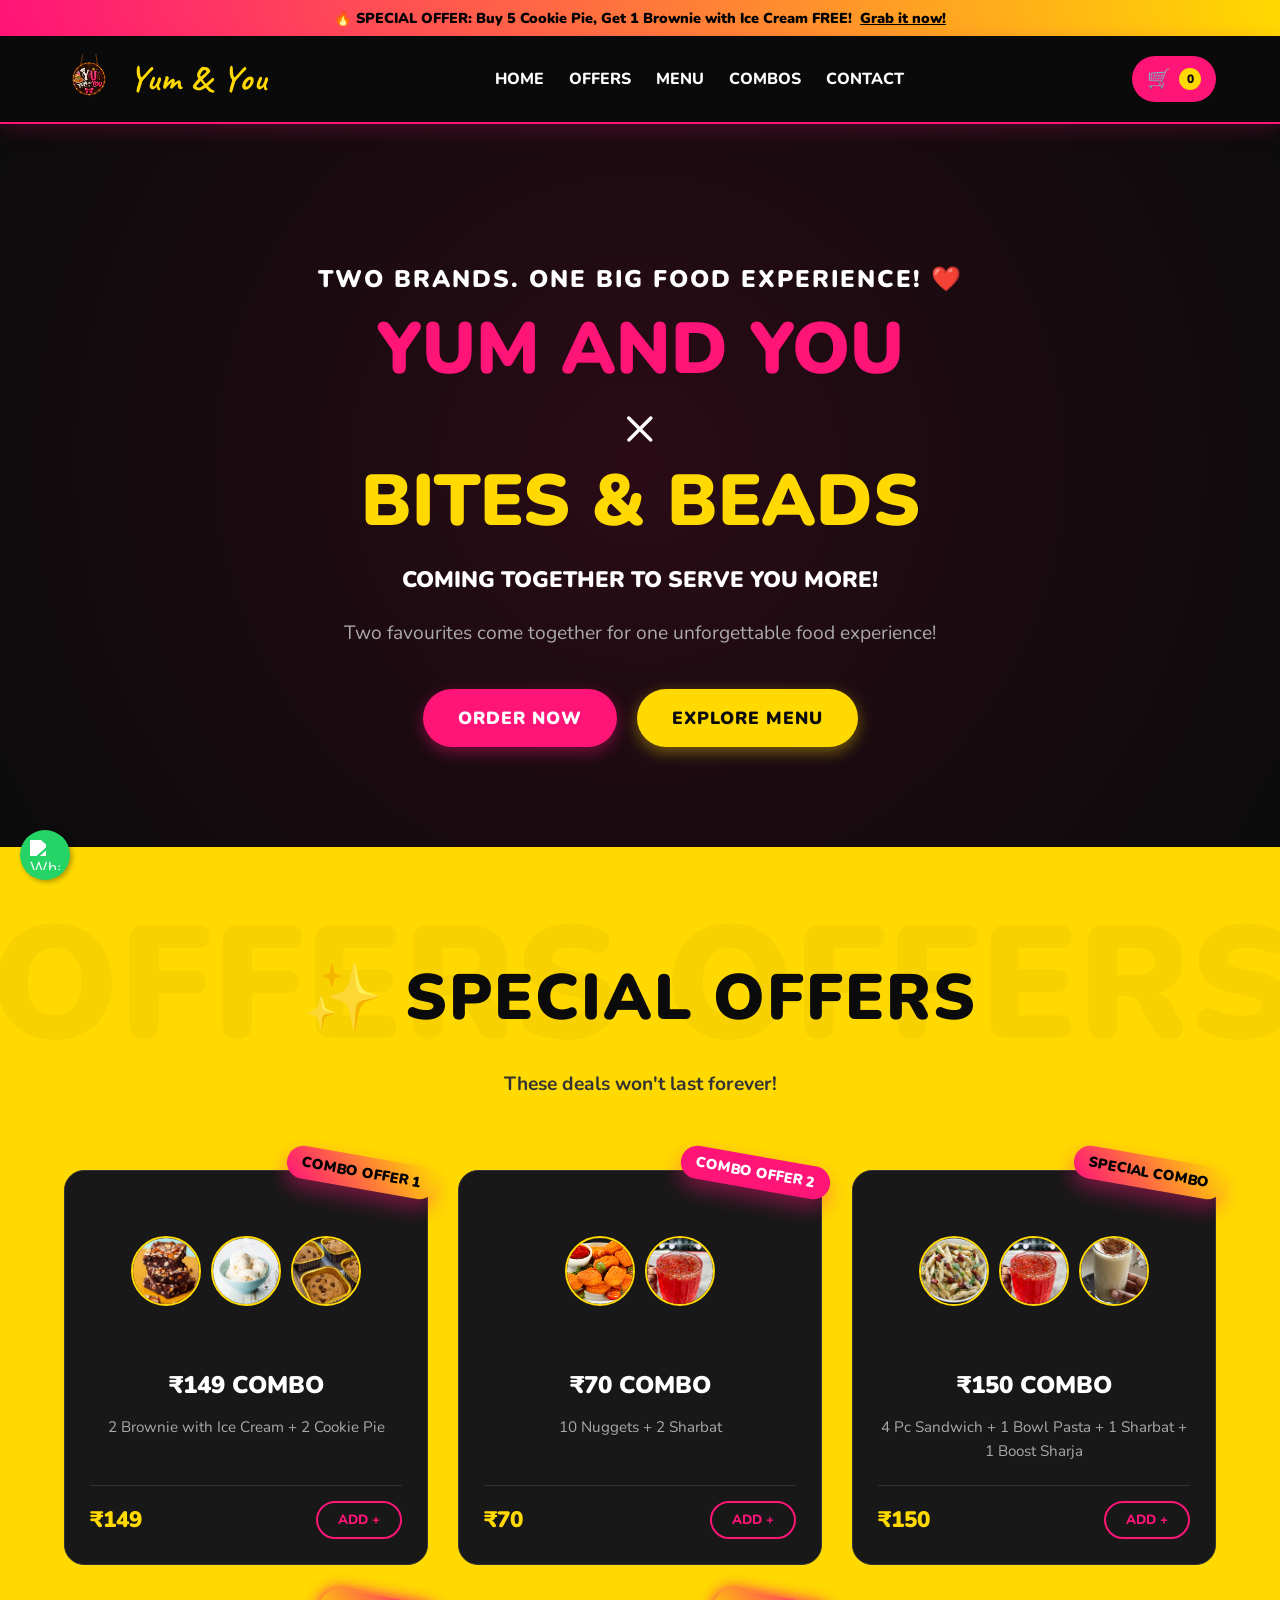
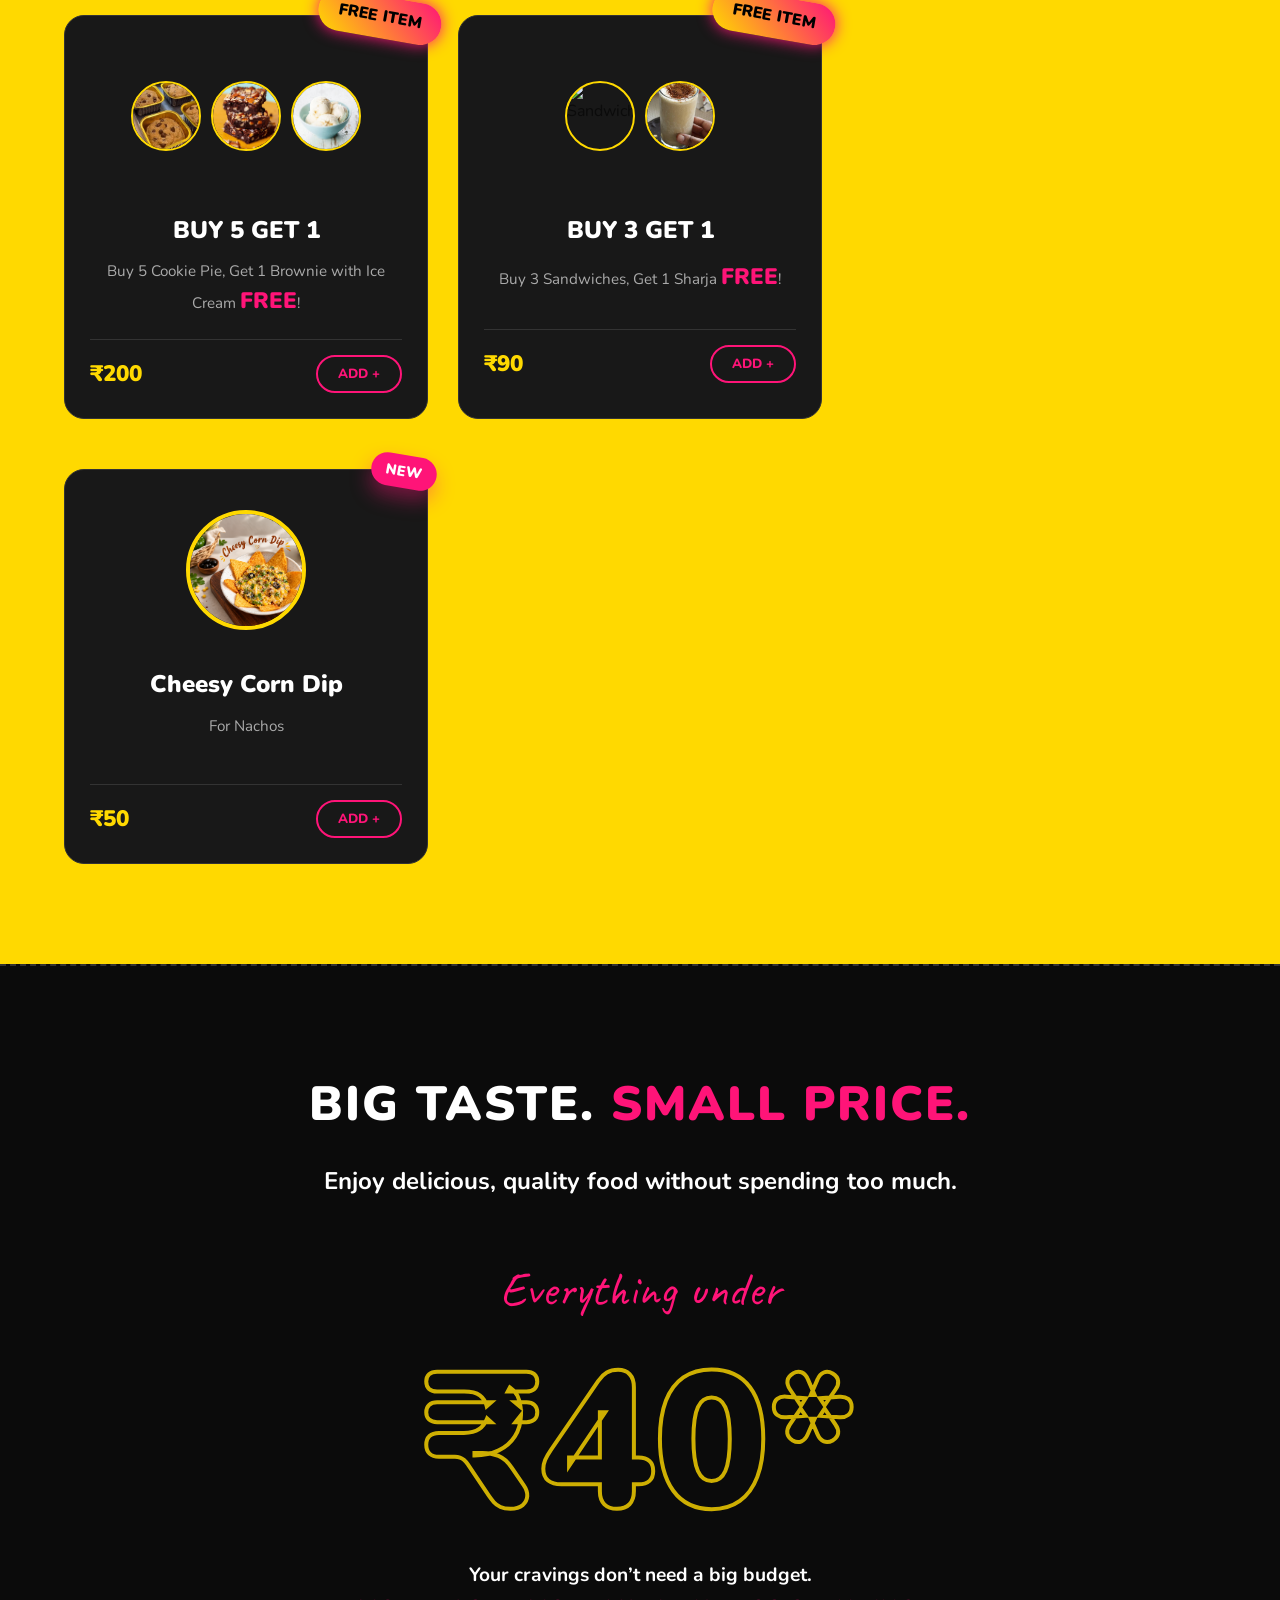
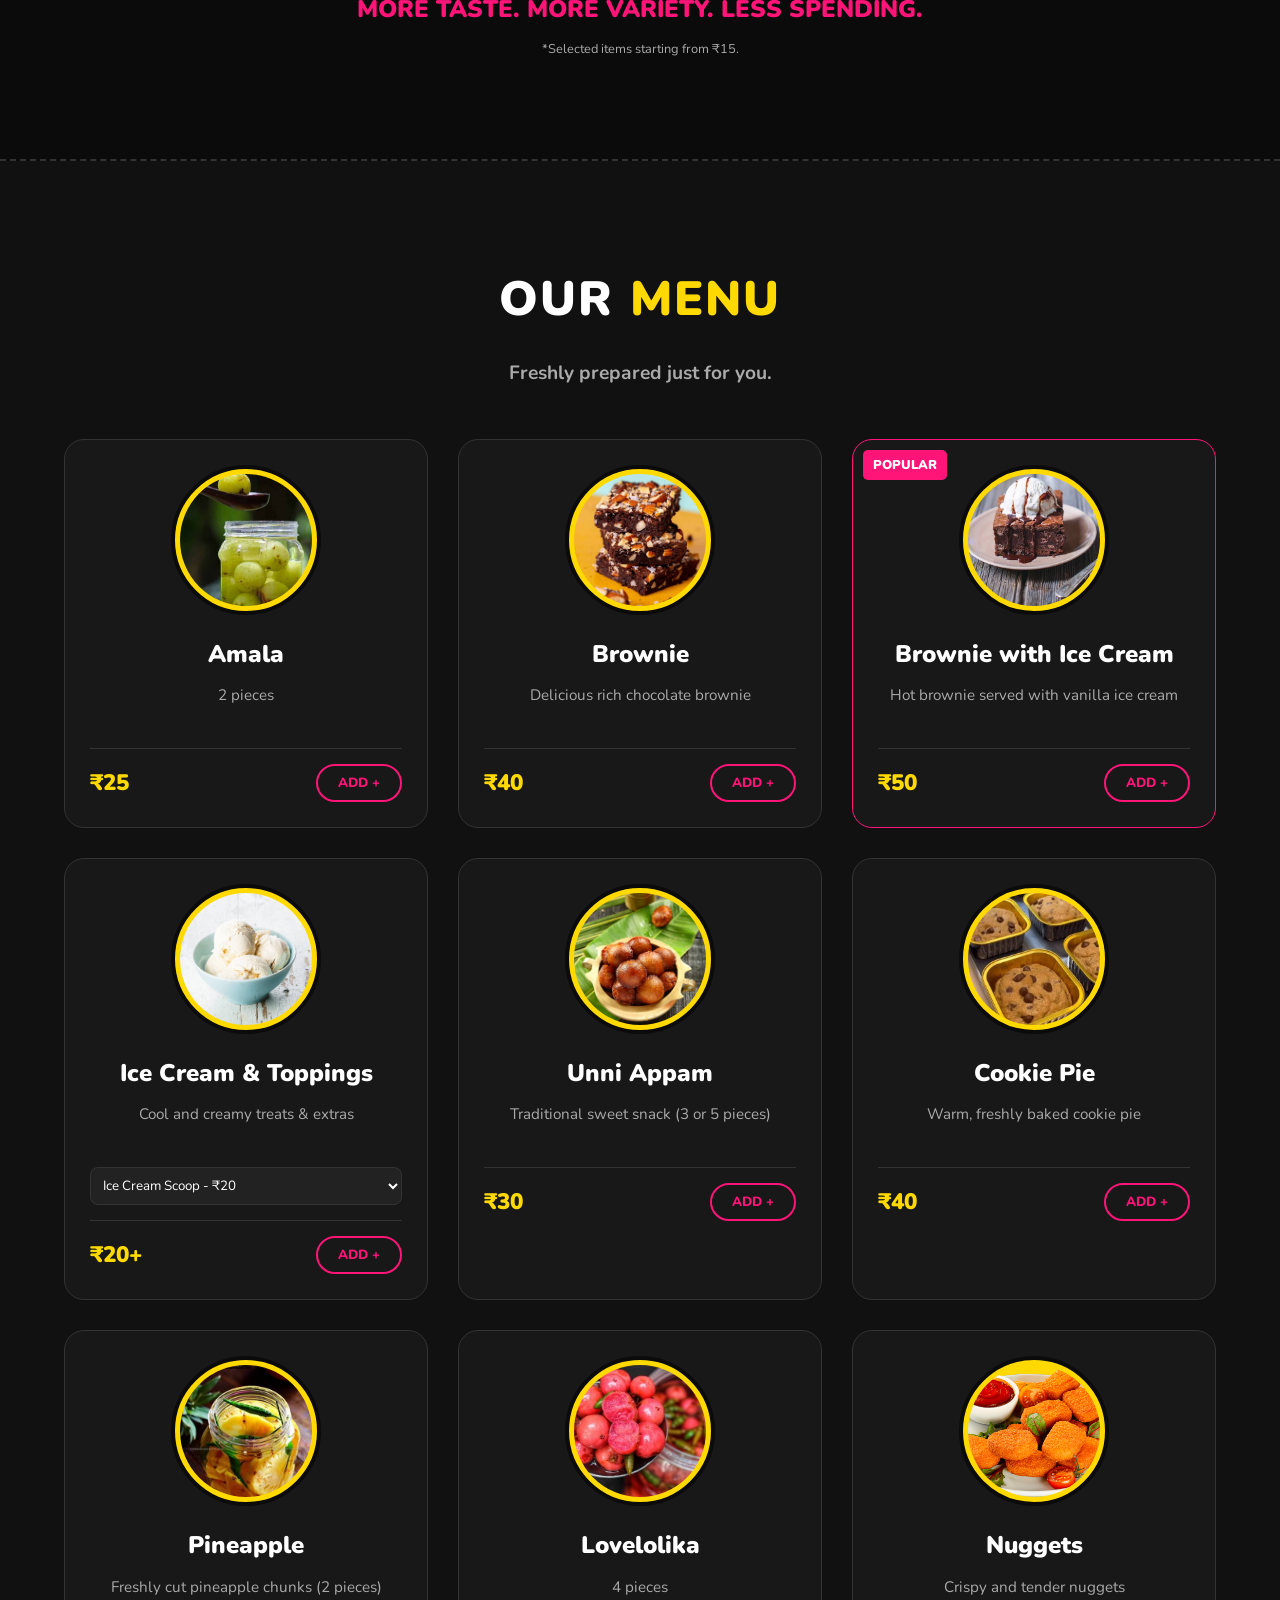
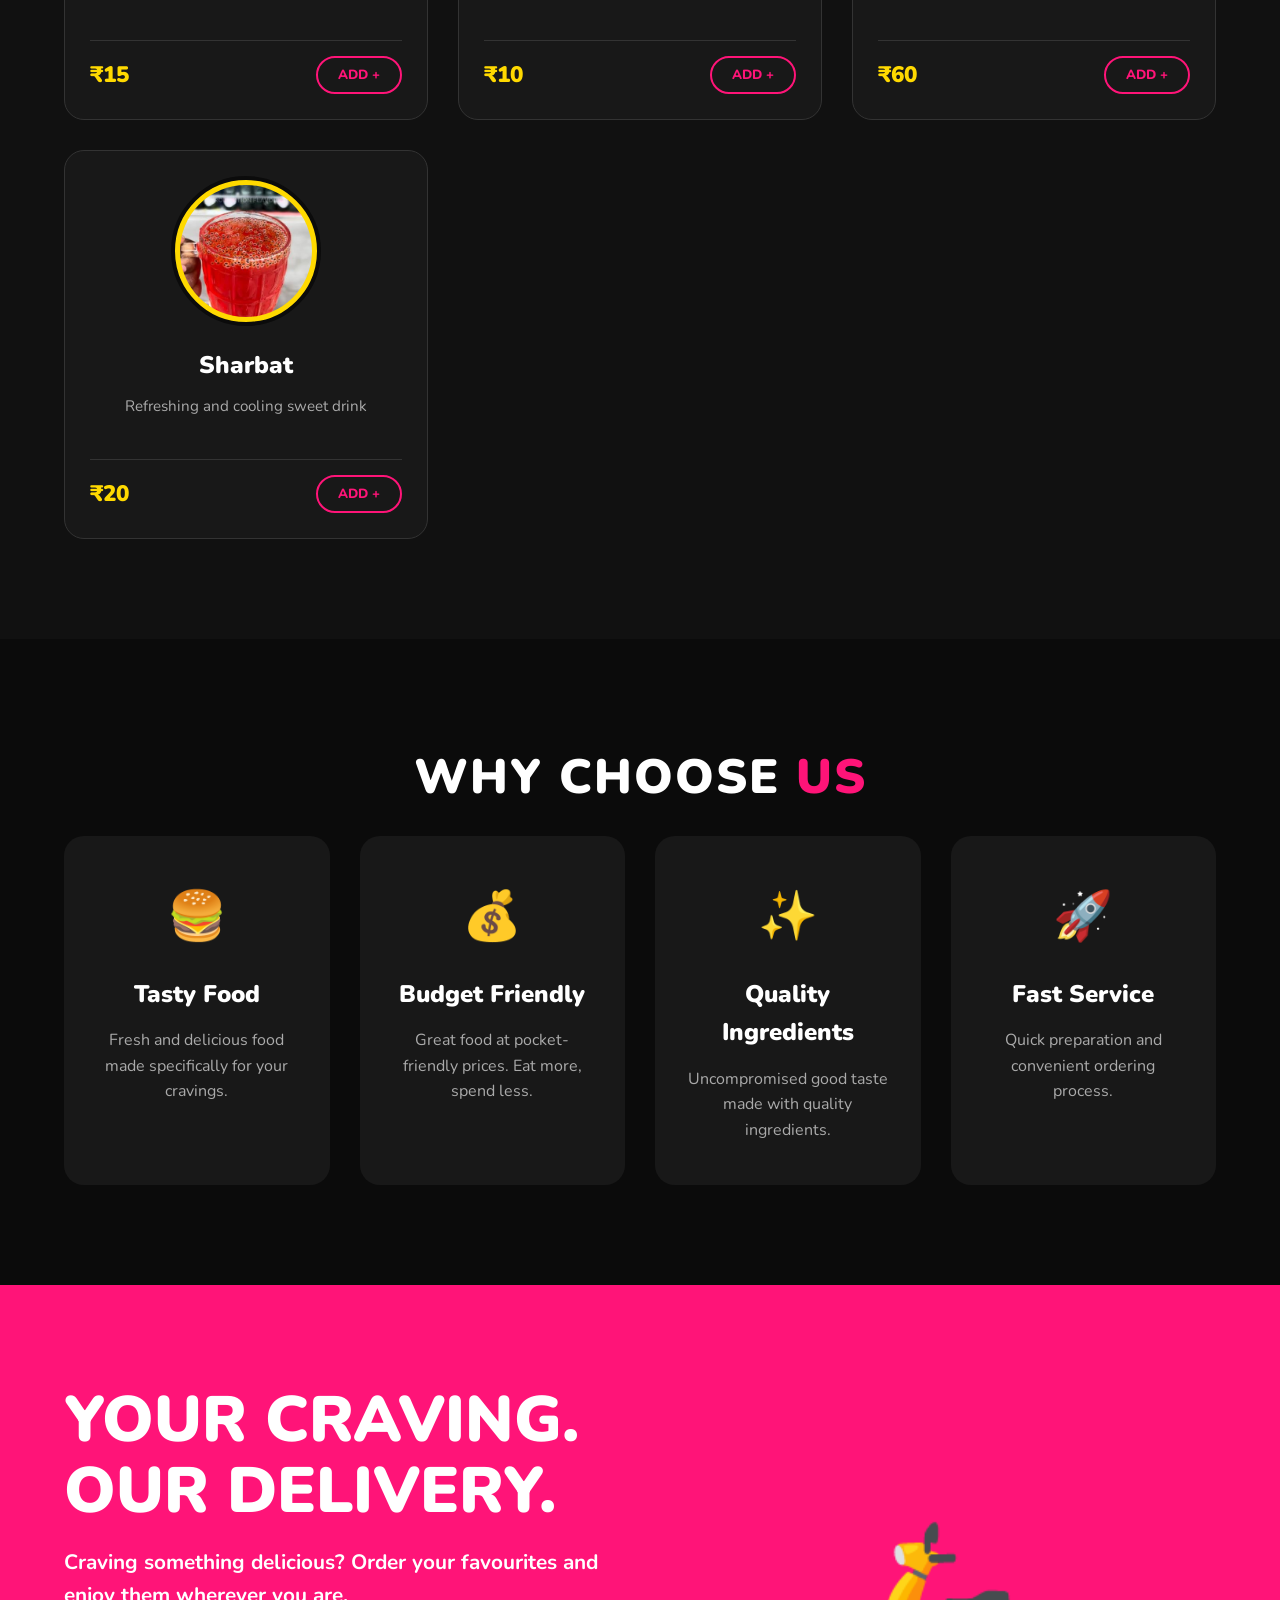
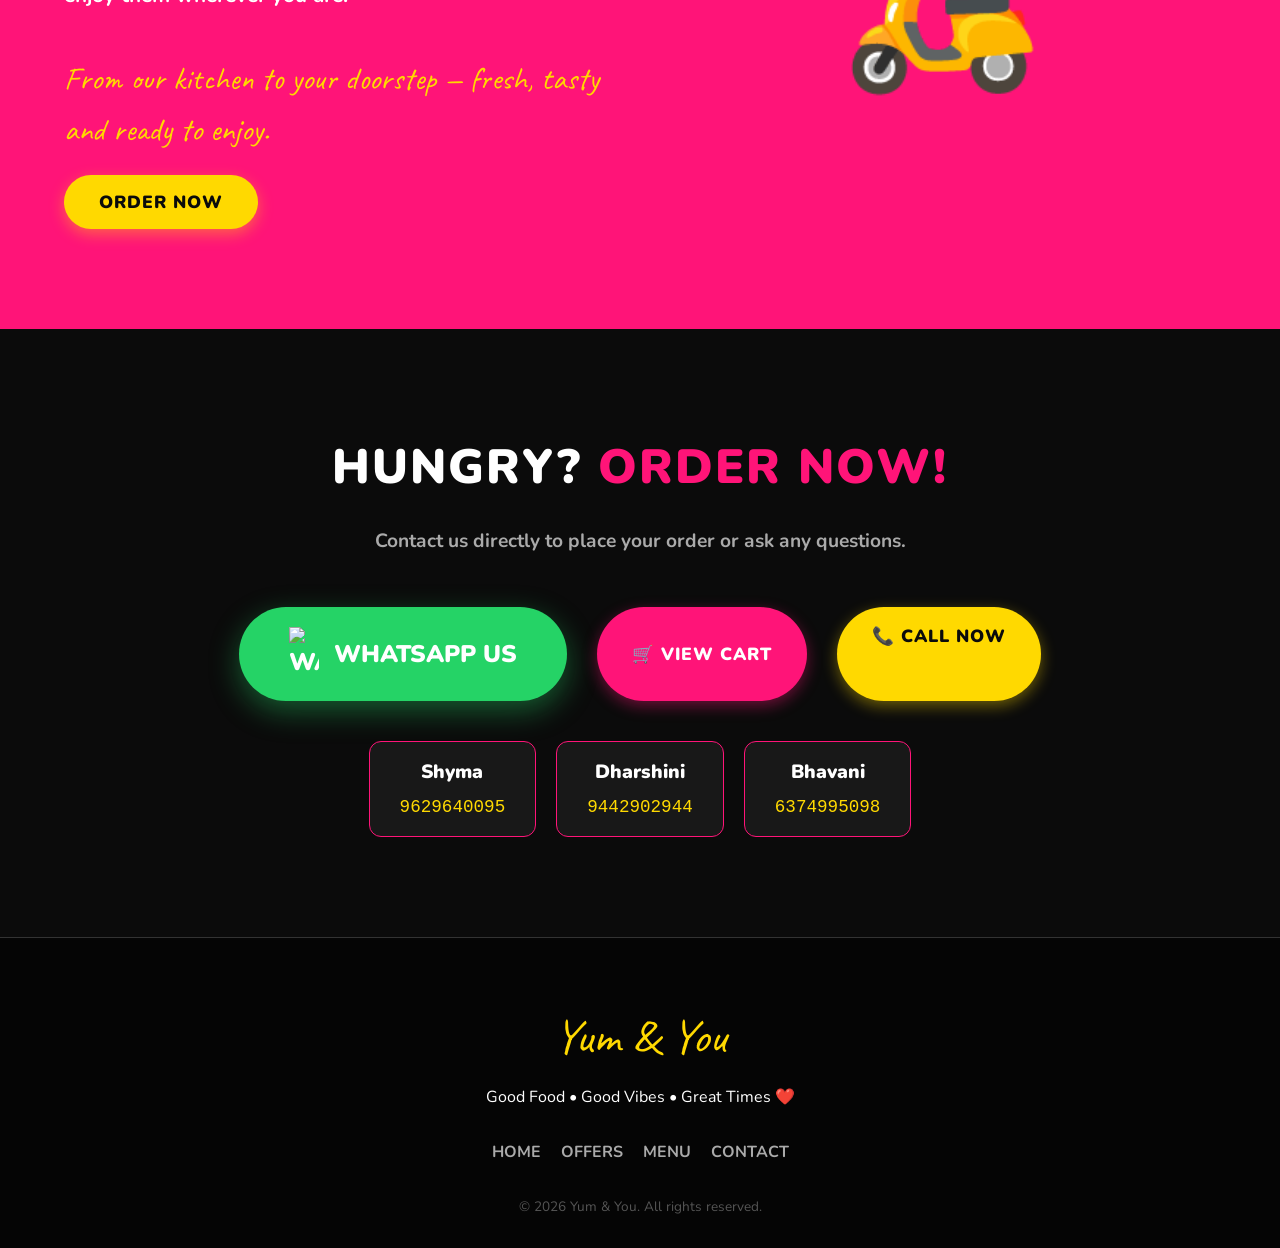
==== commit 09bd6021: "Update hero section collaboration announcement" ====
--- a/index.html
+++ b/index.html
@@ -38,10 +38,15 @@
 <!-- HERO SECTION -->
 <section class="hero" id="home">
     <div class="hero-text">
-        <div class="hero-title-top">YUM AND YOU</div>
-        <h1 class="hero-title">Good Food.<br><span class="highlight-pink">Good Vibes.</span><br>Great Times.</h1>
-        <div class="hero-tagline">Made for every craving!</div>
-        <p class="hero-desc">Delicious food. Crazy good prices. Whether you want a spicy kick or a sweet sip, we've got you covered.</p>
+        <div class="hero-title-top" style="font-size: 1.5rem; letter-spacing: 2px; color: var(--text-light);">TWO BRANDS. ONE BIG FOOD EXPERIENCE! ❤️</div>
+        <h1 class="hero-title" style="font-size: 4.5rem; margin-top: 15px; margin-bottom: 25px; line-height: 1;">
+            <span class="highlight-pink">YUM AND YOU</span><br>
+            <span style="color: var(--text-light); font-size: 3.5rem; font-weight: 400; display: inline-block; margin: 10px 0;">×</span><br>
+            <span class="highlight-yellow">BITES & BEADS</span>
+        </h1>
+        <div class="hero-tagline" style="font-family: 'Nunito', sans-serif; font-weight: 900; font-size: 1.4rem; text-transform: uppercase; color: white; transform: none; margin-bottom: 20px;">Coming Together to Serve You More!</div>
+        <p class="hero-desc" style="font-size: 1.2rem; max-width: 600px; line-height: 1.6; color: var(--text-muted); margin-bottom: 40px;">Two favourites come together for one unforgettable food experience!</p>
+
         <div class="hero-buttons">
             <a href="#offers" class="btn-primary">ORDER NOW</a>
             <a href="#menu" class="btn-secondary">EXPLORE MENU</a>
